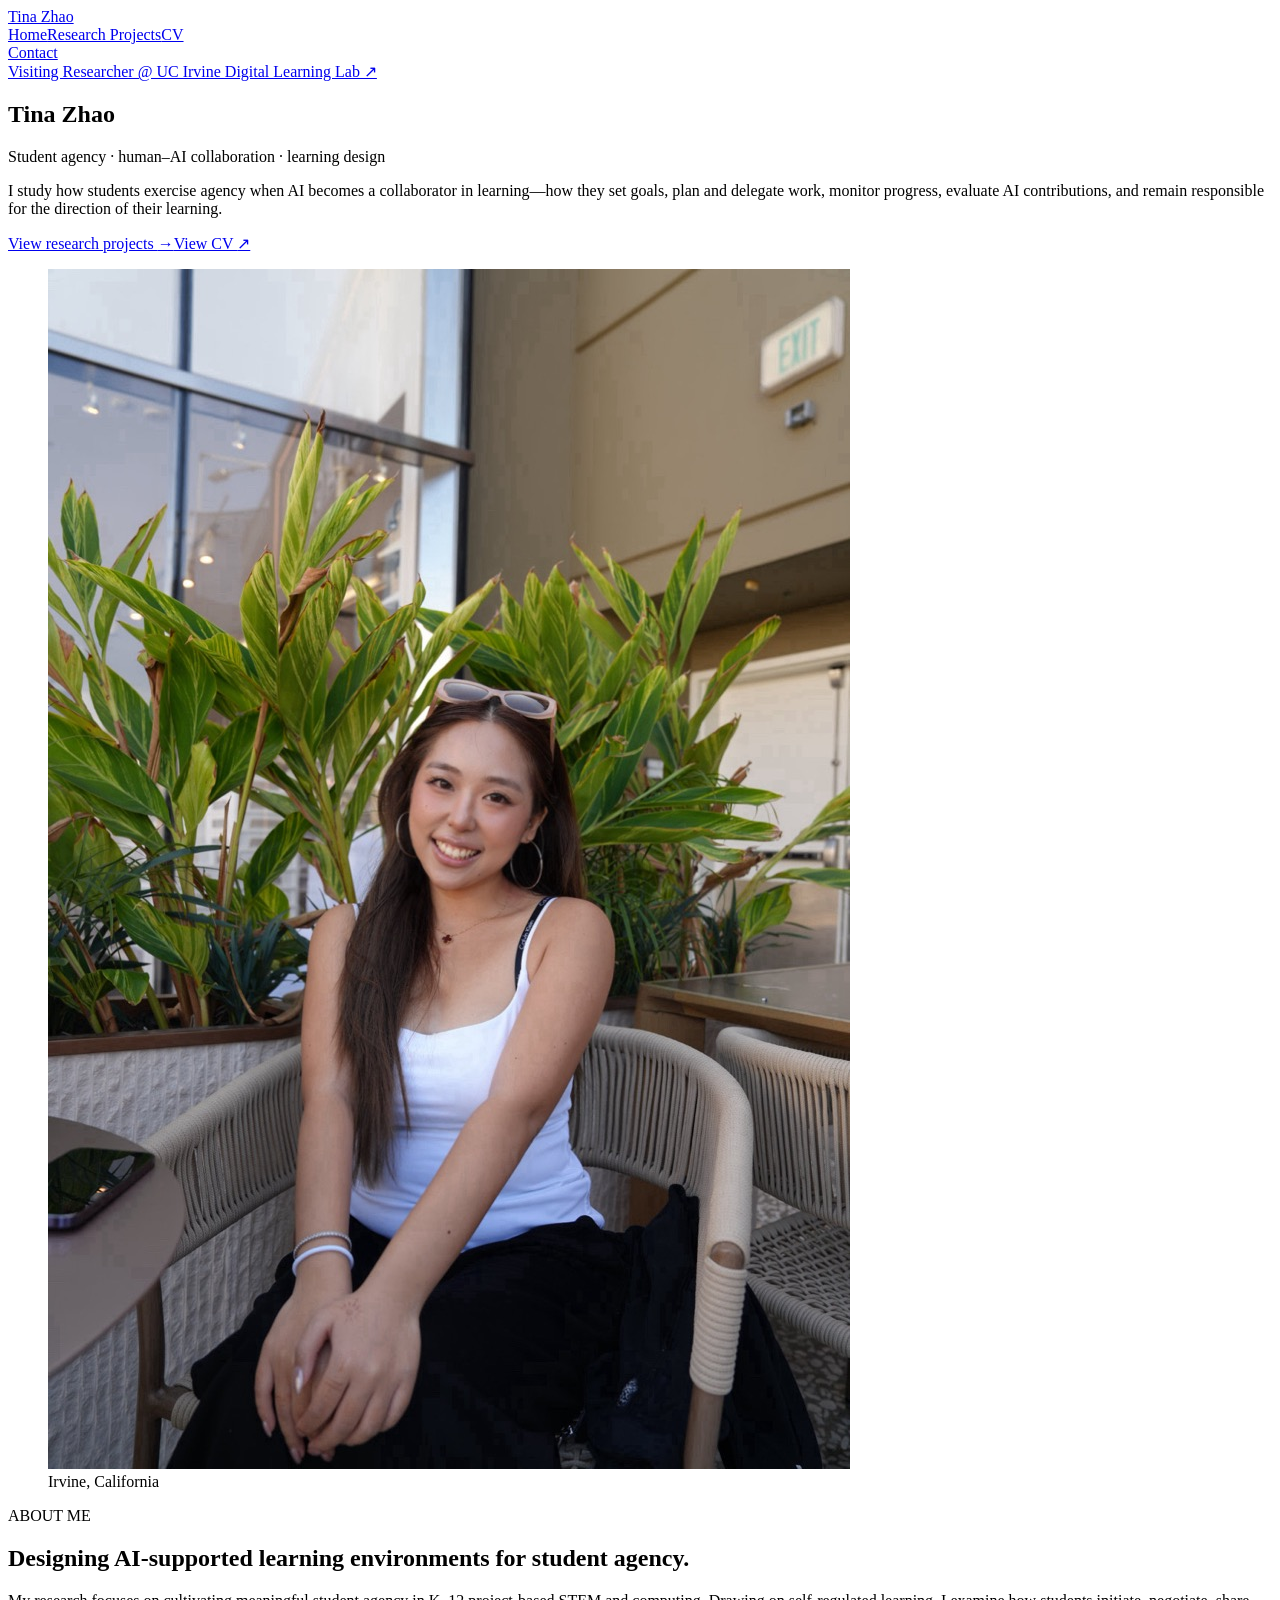
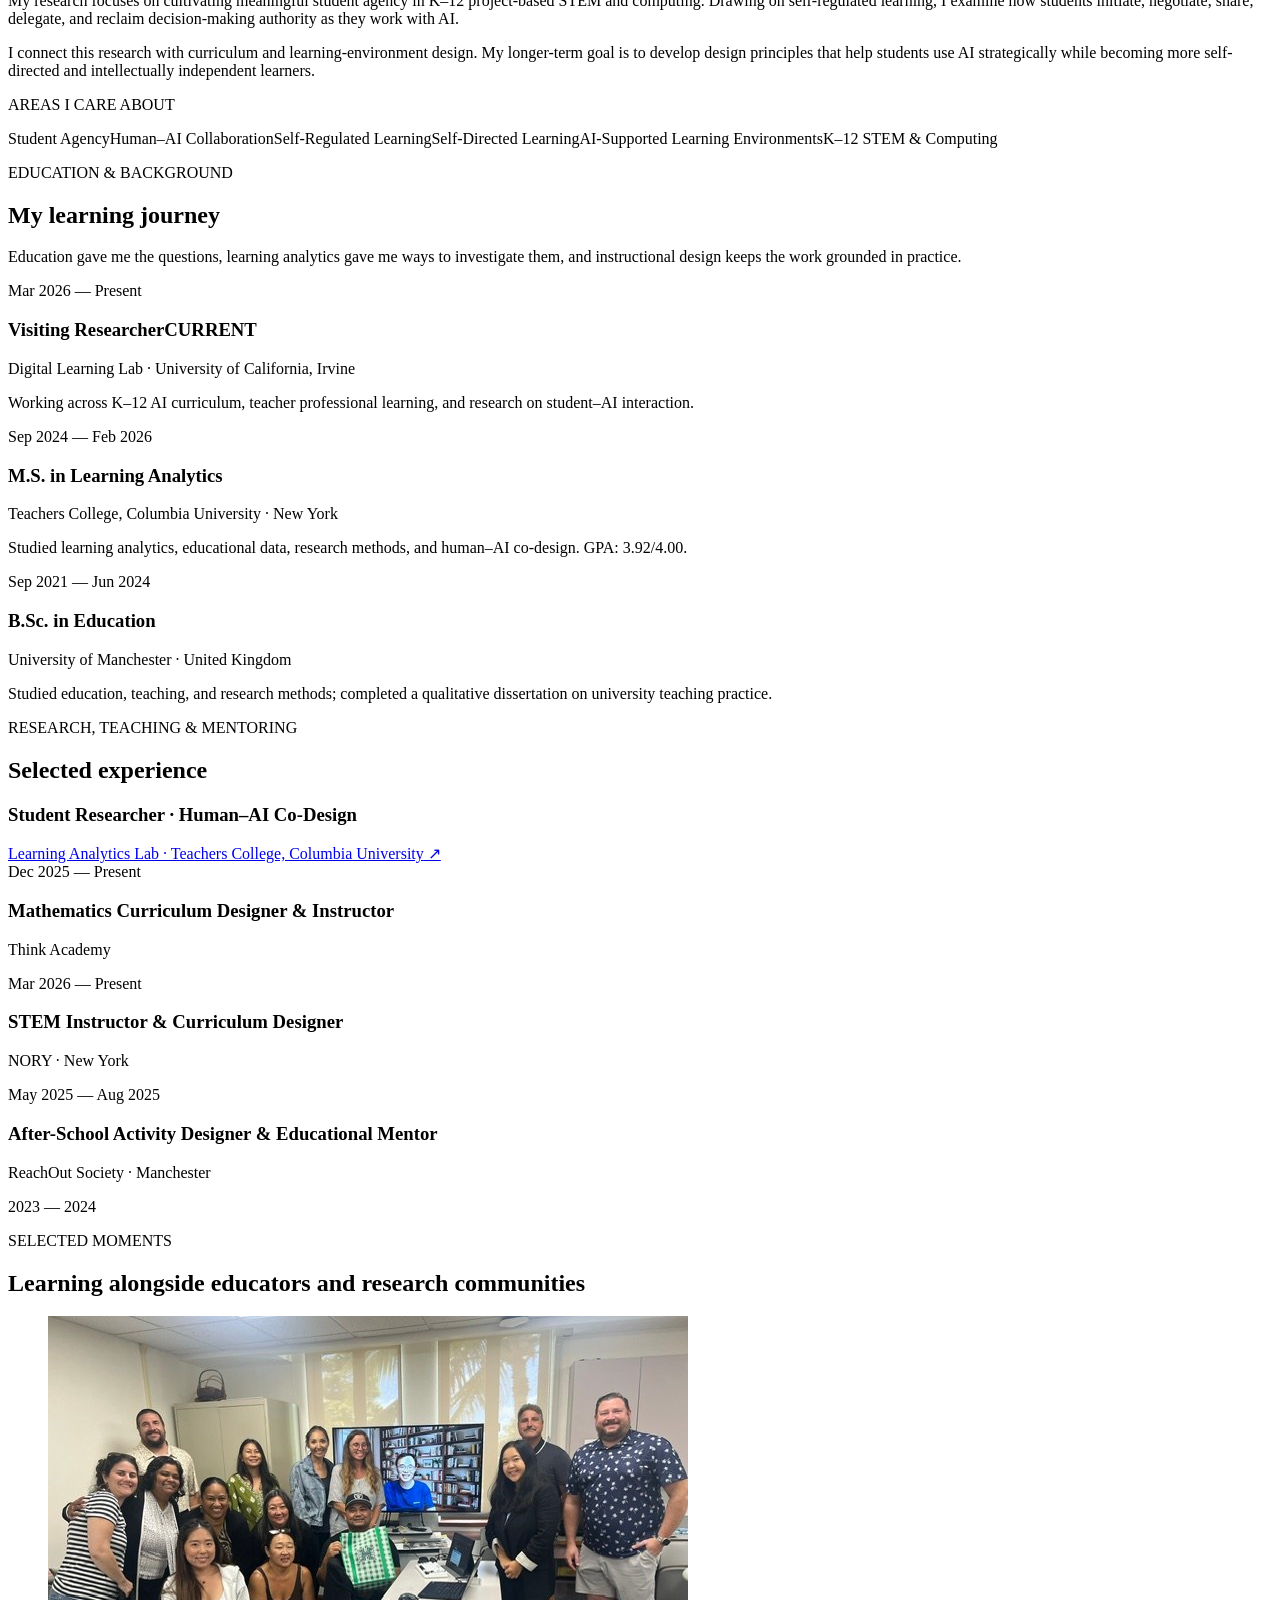
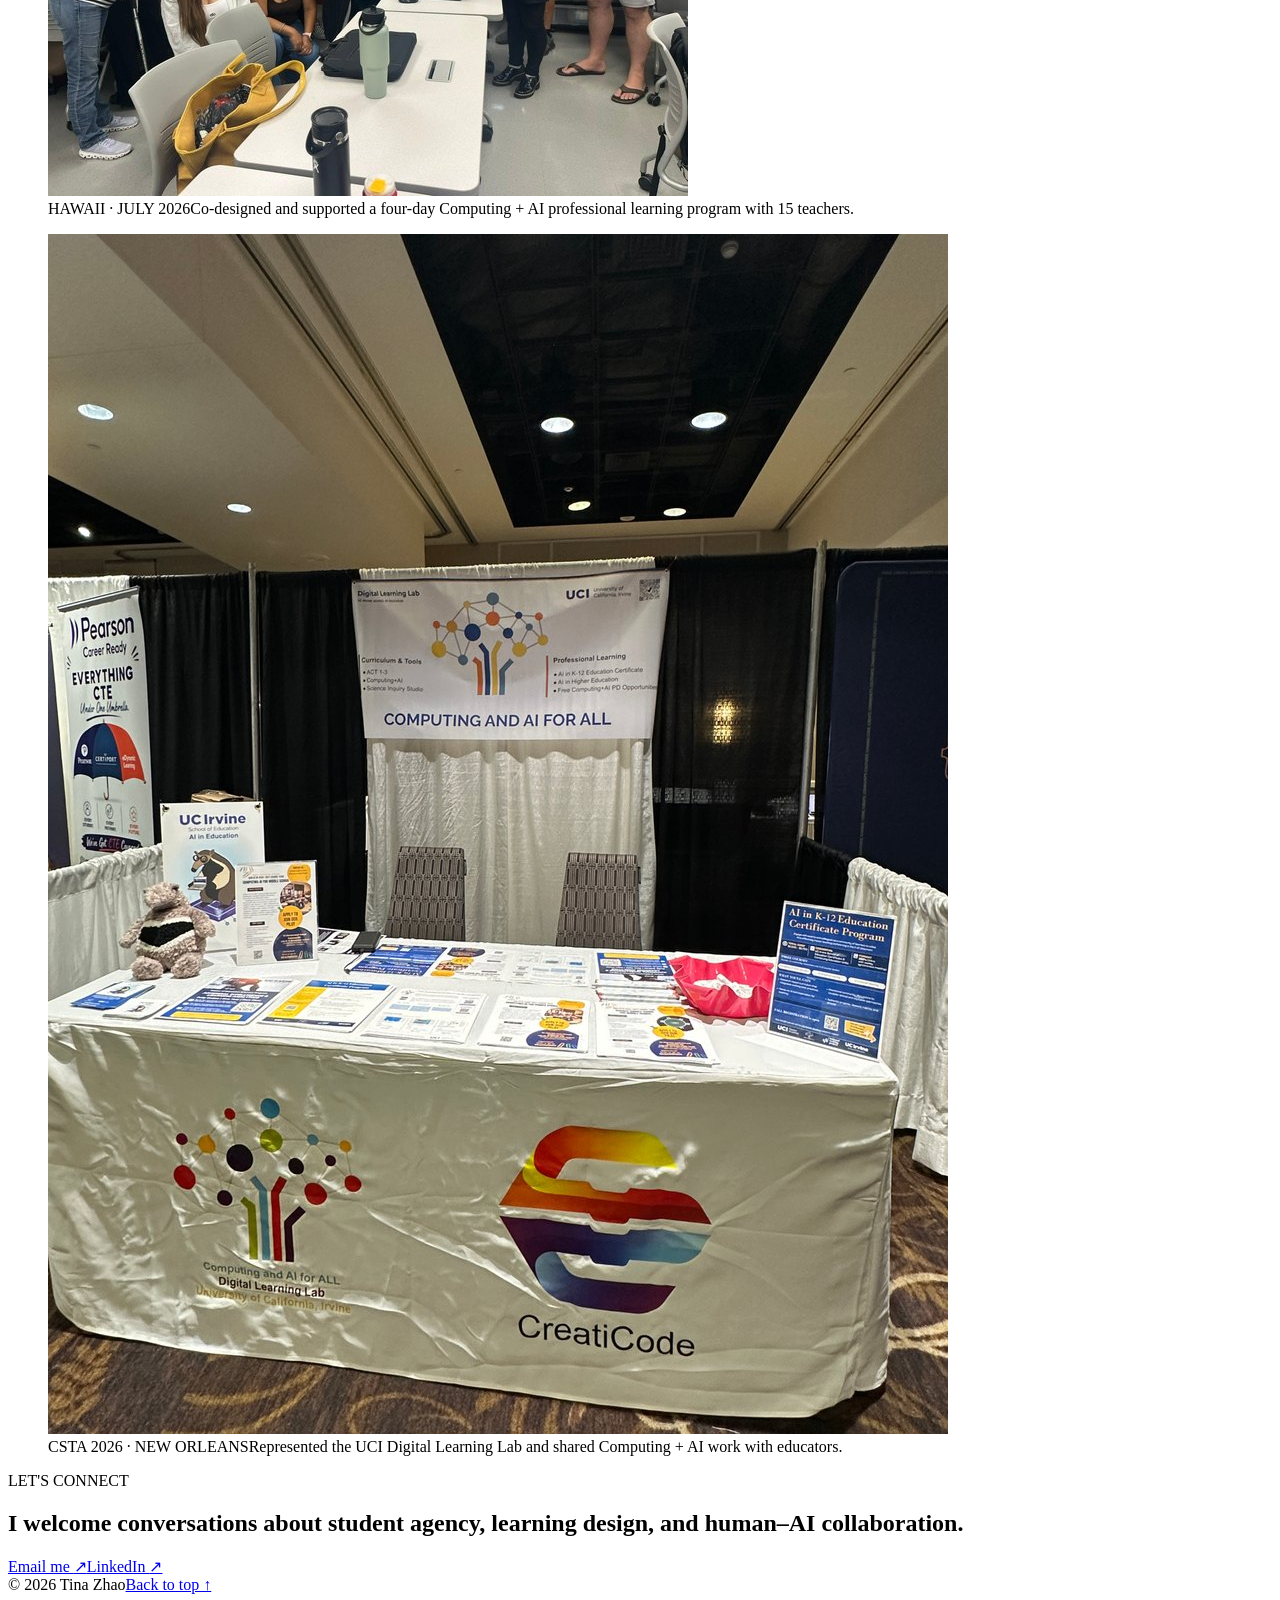
==== index.html @ 8602ae5f "Update footer and LinkedIn contact" ====
<!DOCTYPE html><html lang="en"><head><meta charSet="utf-8"/><meta name="viewport" content="width=device-width, initial-scale=1"/><link rel="preload" href="/tina-zhao.jpg" as="image"/><link rel="preload" href="/photos/hawaii-pd.jpg" as="image"/><link rel="preload" href="/photos/csta-booth.jpg" as="image"/><link rel="stylesheet" href="/assets/index-BHSjkF2x.css" data-rsc-css-href="/assets/index-BHSjkF2x.css" data-precedence="vite-rsc/importer-resources"/><title>Tina Zhao — Learning, Agency &amp; Human–AI Collaboration</title><meta name="description" content="Research on student agency and self-regulated learning in AI-supported K–12 STEM and computing."/><meta property="og:title" content="Tina Zhao — Learning, Agency &amp; Human–AI Collaboration"/><meta property="og:description" content="Research on student agency and self-regulated learning in AI-supported K–12 STEM and computing."/><meta property="og:type" content="website"/><meta property="og:image" content="https://tianqizhaotina.github.io/og-ai-education.png"/><meta property="og:image:width" content="1200"/><meta property="og:image:height" content="630"/><meta property="og:image:alt" content="Tina Zhao — Learning, Agency &amp; Human–AI Collaboration"/><meta name="twitter:card" content="summary_large_image"/><meta name="twitter:title" content="Tina Zhao — Learning, Agency &amp; Human–AI Collaboration"/><meta name="twitter:description" content="Research on student agency and self-regulated learning in AI-supported K–12 STEM and computing."/><meta name="twitter:image" content="https://tianqizhaotina.github.io/og-ai-education.png"/>
</head><body><main id="top"><header class="site-header"><a class="site-name" href="/">Tina Zhao</a><nav aria-label="Main navigation"><a class="active" href="/">Home</a><a class="" href="/research">Research Projects</a><a class="" href="/cv">CV</a></nav><a class="header-contact" href="mailto:tianqz26@uci.edu?subject=For%20Tina%20Zhao">Contact</a></header><section class="hero"><div class="hero-copy"><a class="current-line" href="https://www.digitallearninglab.org/" target="_blank" rel="noreferrer"><span></span> Visiting Researcher @ UC Irvine Digital Learning Lab ↗</a><h1>Tina Zhao</h1><p class="hero-role">Student agency · human–AI collaboration · learning design</p><p class="hero-bio">I study how students exercise agency when AI becomes a collaborator in learning—how they set goals, plan and delegate work, monitor progress, evaluate AI contributions, and remain responsible for the direction of their learning.</p><div class="hero-links"><a class="primary-link" href="/research">View research projects <span>→</span></a><a href="/cv">View CV <span>↗</span></a></div></div><figure class="hero-photo"><img src="/tina-zhao.jpg" alt="Tina Zhao"/><figcaption>Irvine, California</figcaption></figure></section><section class="section about" id="about"><div class="section-label">ABOUT ME</div><div class="about-body"><h2>Designing AI-supported learning environments for student agency.</h2><div class="about-grid"><div class="about-text"><p>My research focuses on cultivating meaningful student agency in K–12 project-based STEM and computing. Drawing on self-regulated learning, I examine how students initiate, negotiate, share, delegate, and reclaim decision-making authority as they work with AI.</p><p>I connect this research with curriculum and learning-environment design. My longer-term goal is to develop design principles that help students use AI strategically while becoming more self-directed and intellectually independent learners.</p></div><aside class="keyword-panel"><p>AREAS I CARE ABOUT</p><div class="keyword-list"><span>Student Agency</span><span>Human–AI Collaboration</span><span>Self-Regulated Learning</span><span>Self-Directed Learning</span><span>AI-Supported Learning Environments</span><span>K–12 STEM &amp; Computing</span></div></aside></div></div></section><section class="section background-section" id="background"><div class="section-heading"><div><p class="section-label">EDUCATION &amp; BACKGROUND</p><h2>My learning journey</h2></div><p>Education gave me the questions, learning analytics gave me ways to investigate them, and instructional design keeps the work grounded in practice.</p></div><div class="timeline"><article><div class="timeline-marker"><span></span></div><p class="timeline-period">Mar 2026 — Present</p><div><h3>Visiting Researcher<span class="current-badge">CURRENT</span></h3><p class="timeline-school">Digital Learning Lab · University of California, Irvine</p><p class="timeline-detail">Working across K–12 AI curriculum, teacher professional learning, and research on student–AI interaction.</p></div></article><article><div class="timeline-marker"><span></span></div><p class="timeline-period">Sep 2024 — Feb 2026</p><div><h3>M.S. in Learning Analytics</h3><p class="timeline-school">Teachers College, Columbia University · New York</p><p class="timeline-detail">Studied learning analytics, educational data, research methods, and human–AI co-design. GPA: 3.92/4.00.</p></div></article><article><div class="timeline-marker"><span></span></div><p class="timeline-period">Sep 2021 — Jun 2024</p><div><h3>B.Sc. in Education</h3><p class="timeline-school">University of Manchester · United Kingdom</p><p class="timeline-detail">Studied education, teaching, and research methods; completed a qualitative dissertation on university teaching practice.</p></div></article></div></section><section class="section experience-section"><div><p class="section-label">RESEARCH, TEACHING &amp; MENTORING</p><h2>Selected experience</h2></div><div class="compact-list"><article><div><h3>Student Researcher · Human–AI Co-Design</h3><a class="experience-link" href="https://www.tc.columbia.edu/centers/learning-analytics-lab/" target="_blank" rel="noreferrer">Learning Analytics Lab · Teachers College, Columbia University<!-- --> ↗</a></div><span>Dec 2025 — Present</span></article><article><div><h3>Mathematics Curriculum Designer &amp; Instructor</h3><p>Think Academy</p></div><span>Mar 2026 — Present</span></article><article><div><h3>STEM Instructor &amp; Curriculum Designer</h3><p>NORY · New York</p></div><span>May 2025 — Aug 2025</span></article><article><div><h3>After-School Activity Designer &amp; Educational Mentor</h3><p>ReachOut Society · Manchester</p></div><span>2023 — 2024</span></article></div></section><section class="moments-section" id="moments"><div class="section moments-heading"><p class="section-label inverse">SELECTED MOMENTS</p><h2>Learning alongside educators and research communities</h2></div><div class="moments-grid"><figure><img src="/photos/hawaii-pd.jpg" alt="Computing and AI for All professional learning group in Hawaii"/><figcaption><span>HAWAII · JULY 2026</span>Co-designed and supported a four-day Computing + AI professional learning program with 15 teachers.</figcaption></figure><figure><img src="/photos/csta-booth.jpg" alt="Computing and AI for All and CreatiCode booth at CSTA 2026"/><figcaption><span>CSTA 2026 · NEW ORLEANS</span>Represented the UCI Digital Learning Lab and shared Computing + AI work with educators.</figcaption></figure></div></section><footer id="contact"><div><p class="section-label inverse">LET&#x27;S CONNECT</p><h2>I welcome conversations about student agency, learning design, and human–AI collaboration.</h2></div><div class="footer-actions"><a href="mailto:tianqz26@uci.edu?subject=For%20Tina%20Zhao">Email me <span>↗</span></a><a href="https://www.linkedin.com/in/tina-zhao-0961a125a/" target="_blank" rel="noreferrer">LinkedIn <span>↗</span></a></div><div class="footer-bottom"><span>© <!-- -->2026<!-- --> Tina Zhao</span><a href="#top">Back to top ↑</a></div></footer></main></body></html>
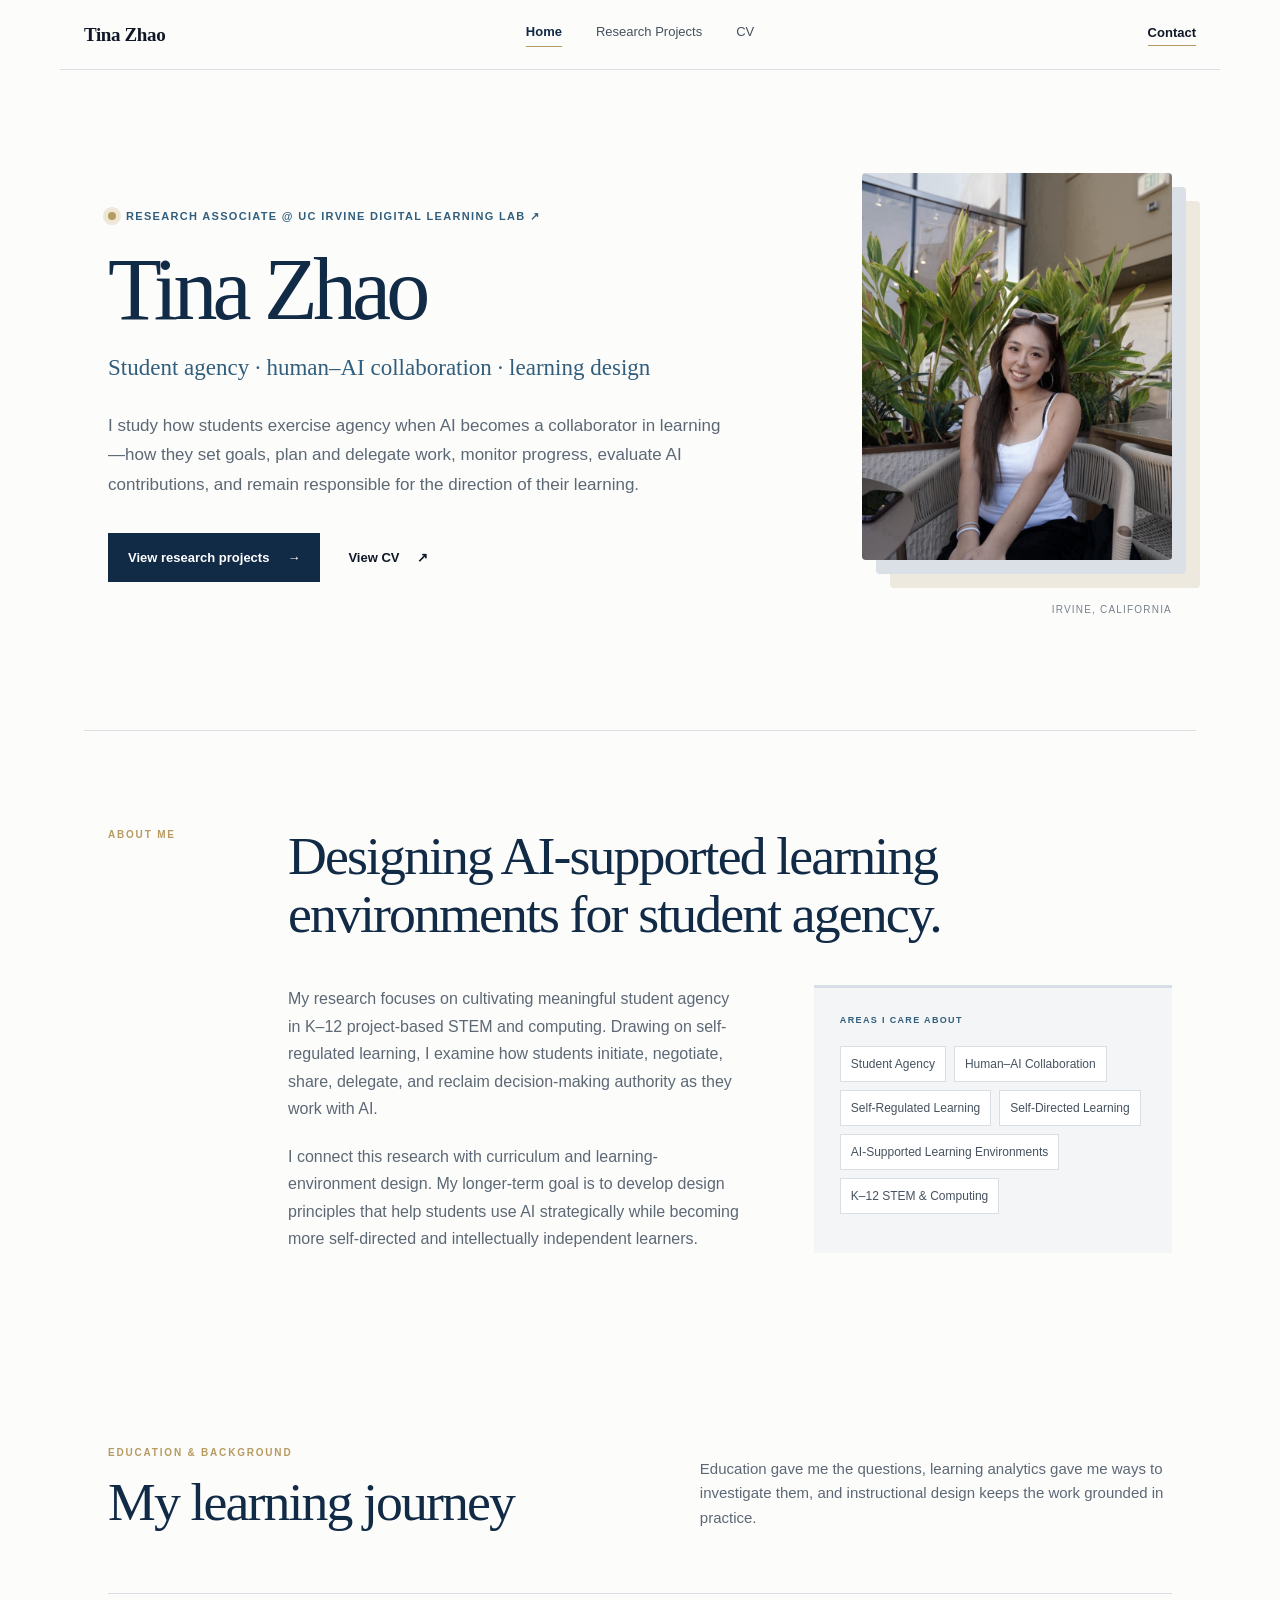
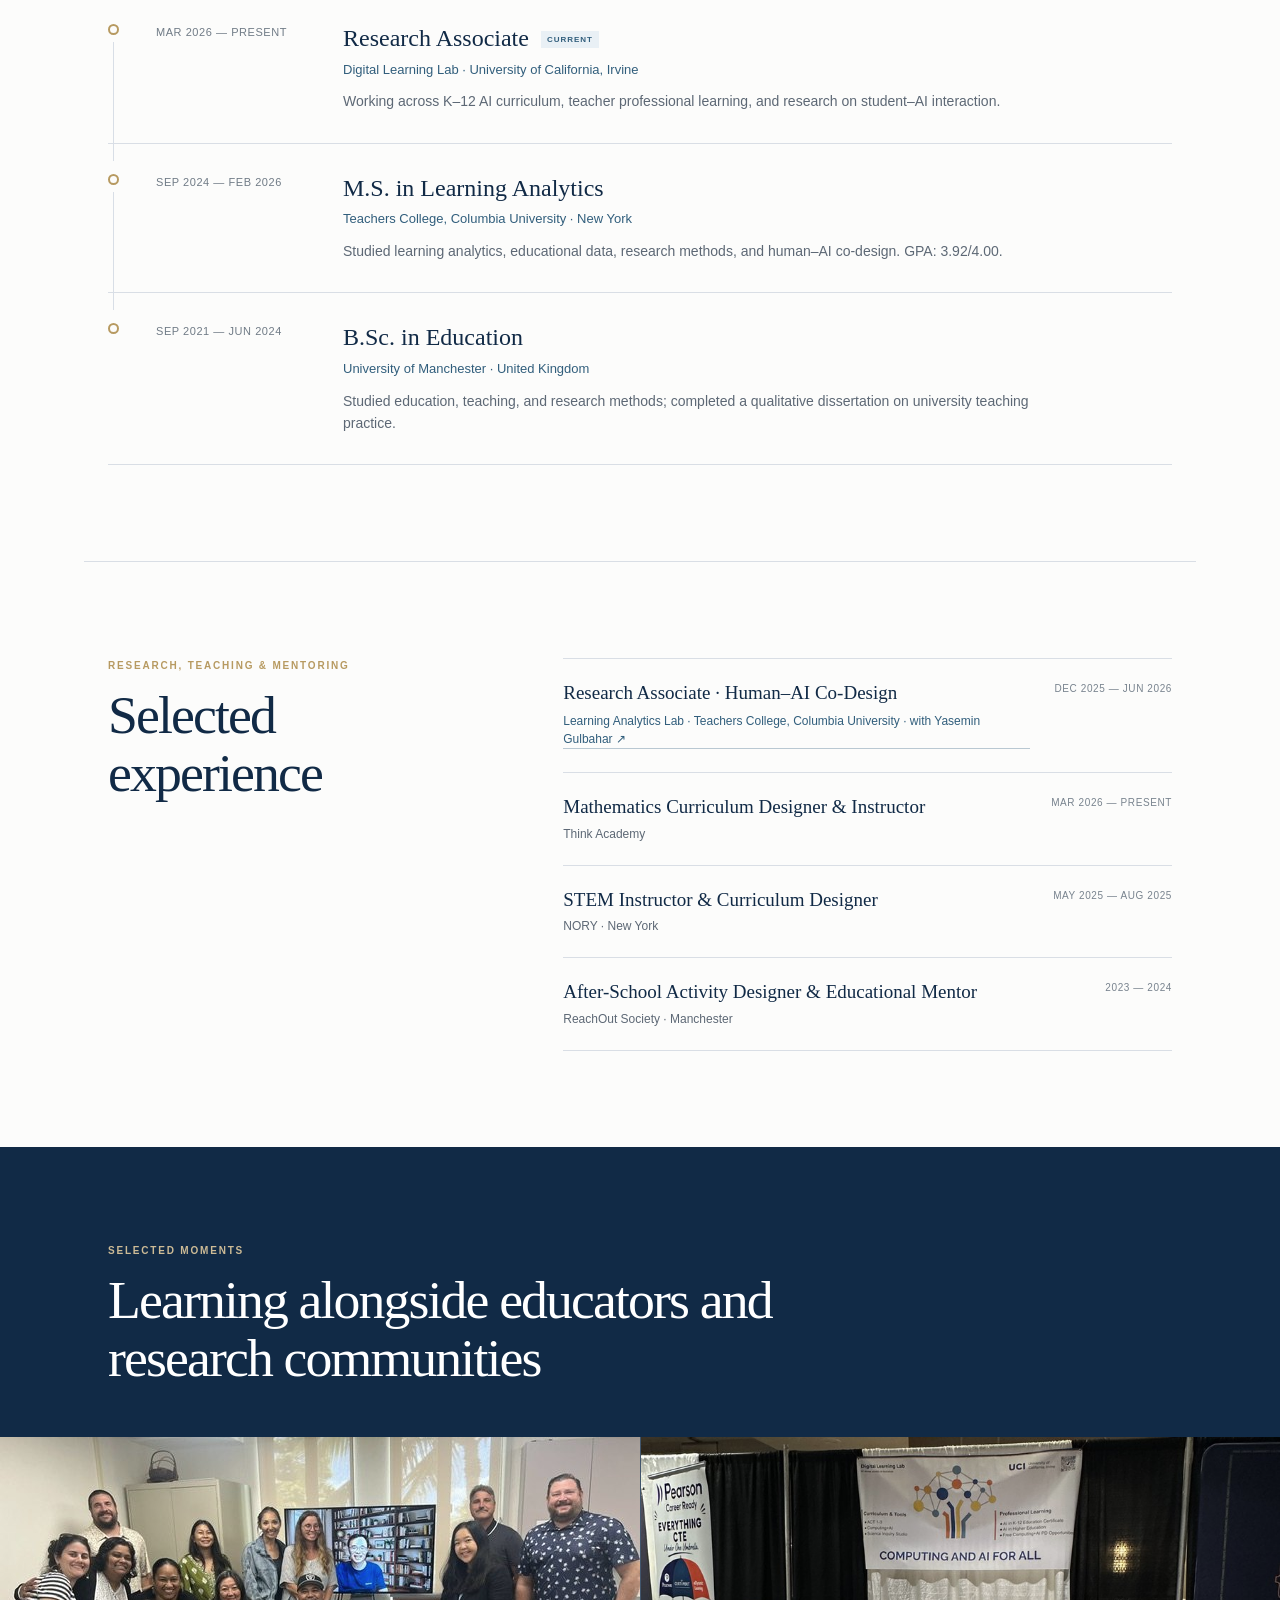
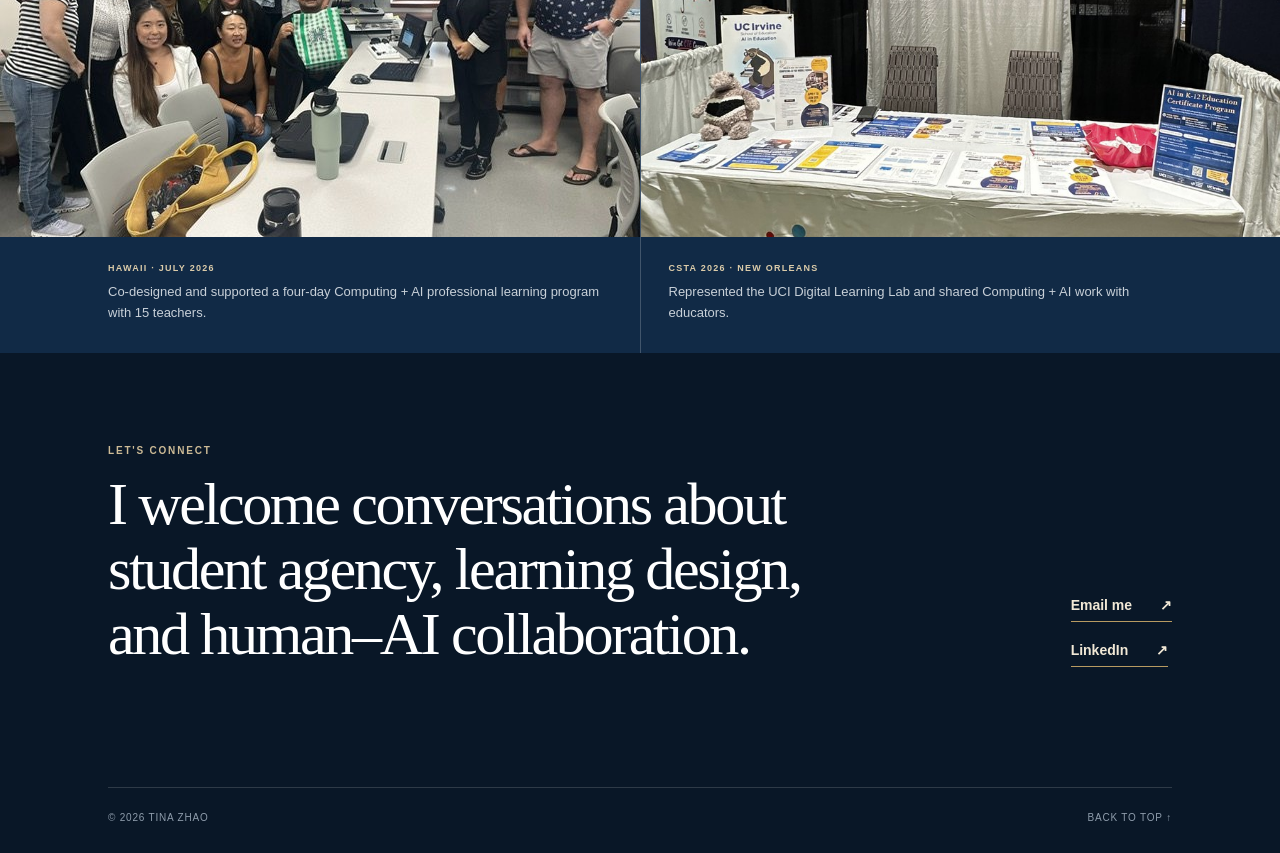
==== commit 8d38ca15: "Update research roles on homepage" ====
--- a/index.html
+++ b/index.html
@@ -1,2 +1,2 @@
 <!DOCTYPE html><html lang="en"><head><meta charSet="utf-8"/><meta name="viewport" content="width=device-width, initial-scale=1"/><link rel="preload" href="/tina-zhao.jpg" as="image"/><link rel="preload" href="/photos/hawaii-pd.jpg" as="image"/><link rel="preload" href="/photos/csta-booth.jpg" as="image"/><link rel="stylesheet" href="/assets/index-BHSjkF2x.css" data-rsc-css-href="/assets/index-BHSjkF2x.css" data-precedence="vite-rsc/importer-resources"/><title>Tina Zhao — Learning, Agency &amp; Human–AI Collaboration</title><meta name="description" content="Research on student agency and self-regulated learning in AI-supported K–12 STEM and computing."/><meta property="og:title" content="Tina Zhao — Learning, Agency &amp; Human–AI Collaboration"/><meta property="og:description" content="Research on student agency and self-regulated learning in AI-supported K–12 STEM and computing."/><meta property="og:type" content="website"/><meta property="og:image" content="https://tianqizhaotina.github.io/og-ai-education.png"/><meta property="og:image:width" content="1200"/><meta property="og:image:height" content="630"/><meta property="og:image:alt" content="Tina Zhao — Learning, Agency &amp; Human–AI Collaboration"/><meta name="twitter:card" content="summary_large_image"/><meta name="twitter:title" content="Tina Zhao — Learning, Agency &amp; Human–AI Collaboration"/><meta name="twitter:description" content="Research on student agency and self-regulated learning in AI-supported K–12 STEM and computing."/><meta name="twitter:image" content="https://tianqizhaotina.github.io/og-ai-education.png"/>
-</head><body><main id="top"><header class="site-header"><a class="site-name" href="/">Tina Zhao</a><nav aria-label="Main navigation"><a class="active" href="/">Home</a><a class="" href="/research">Research Projects</a><a class="" href="/cv">CV</a></nav><a class="header-contact" href="mailto:tianqz26@uci.edu?subject=For%20Tina%20Zhao">Contact</a></header><section class="hero"><div class="hero-copy"><a class="current-line" href="https://www.digitallearninglab.org/" target="_blank" rel="noreferrer"><span></span> Visiting Researcher @ UC Irvine Digital Learning Lab ↗</a><h1>Tina Zhao</h1><p class="hero-role">Student agency · human–AI collaboration · learning design</p><p class="hero-bio">I study how students exercise agency when AI becomes a collaborator in learning—how they set goals, plan and delegate work, monitor progress, evaluate AI contributions, and remain responsible for the direction of their learning.</p><div class="hero-links"><a class="primary-link" href="/research">View research projects <span>→</span></a><a href="/cv">View CV <span>↗</span></a></div></div><figure class="hero-photo"><img src="/tina-zhao.jpg" alt="Tina Zhao"/><figcaption>Irvine, California</figcaption></figure></section><section class="section about" id="about"><div class="section-label">ABOUT ME</div><div class="about-body"><h2>Designing AI-supported learning environments for student agency.</h2><div class="about-grid"><div class="about-text"><p>My research focuses on cultivating meaningful student agency in K–12 project-based STEM and computing. Drawing on self-regulated learning, I examine how students initiate, negotiate, share, delegate, and reclaim decision-making authority as they work with AI.</p><p>I connect this research with curriculum and learning-environment design. My longer-term goal is to develop design principles that help students use AI strategically while becoming more self-directed and intellectually independent learners.</p></div><aside class="keyword-panel"><p>AREAS I CARE ABOUT</p><div class="keyword-list"><span>Student Agency</span><span>Human–AI Collaboration</span><span>Self-Regulated Learning</span><span>Self-Directed Learning</span><span>AI-Supported Learning Environments</span><span>K–12 STEM &amp; Computing</span></div></aside></div></div></section><section class="section background-section" id="background"><div class="section-heading"><div><p class="section-label">EDUCATION &amp; BACKGROUND</p><h2>My learning journey</h2></div><p>Education gave me the questions, learning analytics gave me ways to investigate them, and instructional design keeps the work grounded in practice.</p></div><div class="timeline"><article><div class="timeline-marker"><span></span></div><p class="timeline-period">Mar 2026 — Present</p><div><h3>Visiting Researcher<span class="current-badge">CURRENT</span></h3><p class="timeline-school">Digital Learning Lab · University of California, Irvine</p><p class="timeline-detail">Working across K–12 AI curriculum, teacher professional learning, and research on student–AI interaction.</p></div></article><article><div class="timeline-marker"><span></span></div><p class="timeline-period">Sep 2024 — Feb 2026</p><div><h3>M.S. in Learning Analytics</h3><p class="timeline-school">Teachers College, Columbia University · New York</p><p class="timeline-detail">Studied learning analytics, educational data, research methods, and human–AI co-design. GPA: 3.92/4.00.</p></div></article><article><div class="timeline-marker"><span></span></div><p class="timeline-period">Sep 2021 — Jun 2024</p><div><h3>B.Sc. in Education</h3><p class="timeline-school">University of Manchester · United Kingdom</p><p class="timeline-detail">Studied education, teaching, and research methods; completed a qualitative dissertation on university teaching practice.</p></div></article></div></section><section class="section experience-section"><div><p class="section-label">RESEARCH, TEACHING &amp; MENTORING</p><h2>Selected experience</h2></div><div class="compact-list"><article><div><h3>Student Researcher · Human–AI Co-Design</h3><a class="experience-link" href="https://www.tc.columbia.edu/centers/learning-analytics-lab/" target="_blank" rel="noreferrer">Learning Analytics Lab · Teachers College, Columbia University<!-- --> ↗</a></div><span>Dec 2025 — Present</span></article><article><div><h3>Mathematics Curriculum Designer &amp; Instructor</h3><p>Think Academy</p></div><span>Mar 2026 — Present</span></article><article><div><h3>STEM Instructor &amp; Curriculum Designer</h3><p>NORY · New York</p></div><span>May 2025 — Aug 2025</span></article><article><div><h3>After-School Activity Designer &amp; Educational Mentor</h3><p>ReachOut Society · Manchester</p></div><span>2023 — 2024</span></article></div></section><section class="moments-section" id="moments"><div class="section moments-heading"><p class="section-label inverse">SELECTED MOMENTS</p><h2>Learning alongside educators and research communities</h2></div><div class="moments-grid"><figure><img src="/photos/hawaii-pd.jpg" alt="Computing and AI for All professional learning group in Hawaii"/><figcaption><span>HAWAII · JULY 2026</span>Co-designed and supported a four-day Computing + AI professional learning program with 15 teachers.</figcaption></figure><figure><img src="/photos/csta-booth.jpg" alt="Computing and AI for All and CreatiCode booth at CSTA 2026"/><figcaption><span>CSTA 2026 · NEW ORLEANS</span>Represented the UCI Digital Learning Lab and shared Computing + AI work with educators.</figcaption></figure></div></section><footer id="contact"><div><p class="section-label inverse">LET&#x27;S CONNECT</p><h2>I welcome conversations about student agency, learning design, and human–AI collaboration.</h2></div><div class="footer-actions"><a href="mailto:tianqz26@uci.edu?subject=For%20Tina%20Zhao">Email me <span>↗</span></a><a href="https://www.linkedin.com/in/tina-zhao-0961a125a/" target="_blank" rel="noreferrer">LinkedIn <span>↗</span></a></div><div class="footer-bottom"><span>© <!-- -->2026<!-- --> Tina Zhao</span><a href="#top">Back to top ↑</a></div></footer></main></body></html>+</head><body><main id="top"><header class="site-header"><a class="site-name" href="/">Tina Zhao</a><nav aria-label="Main navigation"><a class="active" href="/">Home</a><a class="" href="/research">Research Projects</a><a class="" href="/cv">CV</a></nav><a class="header-contact" href="mailto:tianqz26@uci.edu?subject=For%20Tina%20Zhao">Contact</a></header><section class="hero"><div class="hero-copy"><a class="current-line" href="https://www.digitallearninglab.org/" target="_blank" rel="noreferrer"><span></span> Research Associate @ UC Irvine Digital Learning Lab ↗</a><h1>Tina Zhao</h1><p class="hero-role">Student agency · human–AI collaboration · learning design</p><p class="hero-bio">I study how students exercise agency when AI becomes a collaborator in learning—how they set goals, plan and delegate work, monitor progress, evaluate AI contributions, and remain responsible for the direction of their learning.</p><div class="hero-links"><a class="primary-link" href="/research">View research projects <span>→</span></a><a href="/cv">View CV <span>↗</span></a></div></div><figure class="hero-photo"><img src="/tina-zhao.jpg" alt="Tina Zhao"/><figcaption>Irvine, California</figcaption></figure></section><section class="section about" id="about"><div class="section-label">ABOUT ME</div><div class="about-body"><h2>Designing AI-supported learning environments for student agency.</h2><div class="about-grid"><div class="about-text"><p>My research focuses on cultivating meaningful student agency in K–12 project-based STEM and computing. Drawing on self-regulated learning, I examine how students initiate, negotiate, share, delegate, and reclaim decision-making authority as they work with AI.</p><p>I connect this research with curriculum and learning-environment design. My longer-term goal is to develop design principles that help students use AI strategically while becoming more self-directed and intellectually independent learners.</p></div><aside class="keyword-panel"><p>AREAS I CARE ABOUT</p><div class="keyword-list"><span>Student Agency</span><span>Human–AI Collaboration</span><span>Self-Regulated Learning</span><span>Self-Directed Learning</span><span>AI-Supported Learning Environments</span><span>K–12 STEM &amp; Computing</span></div></aside></div></div></section><section class="section background-section" id="background"><div class="section-heading"><div><p class="section-label">EDUCATION &amp; BACKGROUND</p><h2>My learning journey</h2></div><p>Education gave me the questions, learning analytics gave me ways to investigate them, and instructional design keeps the work grounded in practice.</p></div><div class="timeline"><article><div class="timeline-marker"><span></span></div><p class="timeline-period">Mar 2026 — Present</p><div><h3>Research Associate<span class="current-badge">CURRENT</span></h3><p class="timeline-school">Digital Learning Lab · University of California, Irvine</p><p class="timeline-detail">Working across K–12 AI curriculum, teacher professional learning, and research on student–AI interaction.</p></div></article><article><div class="timeline-marker"><span></span></div><p class="timeline-period">Sep 2024 — Feb 2026</p><div><h3>M.S. in Learning Analytics</h3><p class="timeline-school">Teachers College, Columbia University · New York</p><p class="timeline-detail">Studied learning analytics, educational data, research methods, and human–AI co-design. GPA: 3.92/4.00.</p></div></article><article><div class="timeline-marker"><span></span></div><p class="timeline-period">Sep 2021 — Jun 2024</p><div><h3>B.Sc. in Education</h3><p class="timeline-school">University of Manchester · United Kingdom</p><p class="timeline-detail">Studied education, teaching, and research methods; completed a qualitative dissertation on university teaching practice.</p></div></article></div></section><section class="section experience-section"><div><p class="section-label">RESEARCH, TEACHING &amp; MENTORING</p><h2>Selected experience</h2></div><div class="compact-list"><article><div><h3>Research Associate · Human–AI Co-Design</h3><a class="experience-link" href="https://www.tc.columbia.edu/centers/learning-analytics-lab/" target="_blank" rel="noreferrer">Learning Analytics Lab · Teachers College, Columbia University · with Yasemin Gulbahar<!-- --> ↗</a></div><span>Dec 2025 — Jun 2026</span></article><article><div><h3>Mathematics Curriculum Designer &amp; Instructor</h3><p>Think Academy</p></div><span>Mar 2026 — Present</span></article><article><div><h3>STEM Instructor &amp; Curriculum Designer</h3><p>NORY · New York</p></div><span>May 2025 — Aug 2025</span></article><article><div><h3>After-School Activity Designer &amp; Educational Mentor</h3><p>ReachOut Society · Manchester</p></div><span>2023 — 2024</span></article></div></section><section class="moments-section" id="moments"><div class="section moments-heading"><p class="section-label inverse">SELECTED MOMENTS</p><h2>Learning alongside educators and research communities</h2></div><div class="moments-grid"><figure><img src="/photos/hawaii-pd.jpg" alt="Computing and AI for All professional learning group in Hawaii"/><figcaption><span>HAWAII · JULY 2026</span>Co-designed and supported a four-day Computing + AI professional learning program with 15 teachers.</figcaption></figure><figure><img src="/photos/csta-booth.jpg" alt="Computing and AI for All and CreatiCode booth at CSTA 2026"/><figcaption><span>CSTA 2026 · NEW ORLEANS</span>Represented the UCI Digital Learning Lab and shared Computing + AI work with educators.</figcaption></figure></div></section><footer id="contact"><div><p class="section-label inverse">LET&#x27;S CONNECT</p><h2>I welcome conversations about student agency, learning design, and human–AI collaboration.</h2></div><div class="footer-actions"><a href="mailto:tianqz26@uci.edu?subject=For%20Tina%20Zhao" aria-label="Email Tina Zhao">Email me <span>↗</span></a><a href="https://www.linkedin.com/in/tina-zhao-0961a125a/" target="_blank" rel="noreferrer" aria-label="Tina Zhao on LinkedIn">LinkedIn <span>↗</span></a></div><div class="footer-bottom"><span>© <!-- -->2026<!-- --> Tina Zhao</span><a href="#top">Back to top ↑</a></div></footer></main></body></html>
--- a/assets/index-BHSjkF2x.css
+++ b/assets/index-BHSjkF2x.css
@@ -0,0 +1,2 @@
+/*! tailwindcss v4.2.1 | MIT License | https://tailwindcss.com */
+@layer theme{:root,:host{--font-sans:ui-sans-serif, system-ui, sans-serif, "Apple Color Emoji", "Segoe UI Emoji", "Segoe UI Symbol", "Noto Color Emoji";--font-mono:ui-monospace, SFMono-Regular, Menlo, Monaco, Consolas, "Liberation Mono", "Courier New", monospace;--spacing:.25rem;--default-font-family:var(--font-sans);--default-mono-font-family:var(--font-mono)}}@layer base{*,:after,:before,::backdrop{box-sizing:border-box;border:0 solid;margin:0;padding:0}::file-selector-button{box-sizing:border-box;border:0 solid;margin:0;padding:0}html,:host{-webkit-text-size-adjust:100%;tab-size:4;line-height:1.5;font-family:var(--default-font-family,ui-sans-serif, system-ui, sans-serif, "Apple Color Emoji", "Segoe UI Emoji", "Segoe UI Symbol", "Noto Color Emoji");font-feature-settings:var(--default-font-feature-settings,normal);font-variation-settings:var(--default-font-variation-settings,normal);-webkit-tap-highlight-color:transparent}hr{height:0;color:inherit;border-top-width:1px}abbr:where([title]){-webkit-text-decoration:underline dotted;text-decoration:underline dotted}h1,h2,h3,h4,h5,h6{font-size:inherit;font-weight:inherit}a{color:inherit;-webkit-text-decoration:inherit;-webkit-text-decoration:inherit;-webkit-text-decoration:inherit;-webkit-text-decoration:inherit;text-decoration:inherit}b,strong{font-weight:bolder}code,kbd,samp,pre{font-family:var(--default-mono-font-family,ui-monospace, SFMono-Regular, Menlo, Monaco, Consolas, "Liberation Mono", "Courier New", monospace);font-feature-settings:var(--default-mono-font-feature-settings,normal);font-variation-settings:var(--default-mono-font-variation-settings,normal);font-size:1em}small{font-size:80%}sub,sup{vertical-align:baseline;font-size:75%;line-height:0;position:relative}sub{bottom:-.25em}sup{top:-.5em}table{text-indent:0;border-color:inherit;border-collapse:collapse}:-moz-focusring{outline:auto}progress{vertical-align:baseline}summary{display:list-item}ol,ul,menu{list-style:none}img,svg,video,canvas,audio,iframe,embed,object{vertical-align:middle;display:block}img,video{max-width:100%;height:auto}button,input,select,optgroup,textarea{font:inherit;font-feature-settings:inherit;font-variation-settings:inherit;letter-spacing:inherit;color:inherit;opacity:1;background-color:#0000;border-radius:0}::file-selector-button{font:inherit;font-feature-settings:inherit;font-variation-settings:inherit;letter-spacing:inherit;color:inherit;opacity:1;background-color:#0000;border-radius:0}:where(select:is([multiple],[size])) optgroup{font-weight:bolder}:where(select:is([multiple],[size])) optgroup option{padding-inline-start:20px}::file-selector-button{margin-inline-end:4px}::placeholder{opacity:1}@supports (not ((-webkit-appearance:-apple-pay-button))) or (contain-intrinsic-size:1px){::placeholder{color:currentColor}@supports (color:color-mix(in lab, red, red)){::placeholder{color:color-mix(in oklab, currentcolor 50%, transparent)}}}textarea{resize:vertical}::-webkit-search-decoration{-webkit-appearance:none}::-webkit-date-and-time-value{min-height:1lh;text-align:inherit}::-webkit-datetime-edit{display:inline-flex}::-webkit-datetime-edit-fields-wrapper{padding:0}::-webkit-datetime-edit{padding-block:0}::-webkit-datetime-edit-year-field{padding-block:0}::-webkit-datetime-edit-month-field{padding-block:0}::-webkit-datetime-edit-day-field{padding-block:0}::-webkit-datetime-edit-hour-field{padding-block:0}::-webkit-datetime-edit-minute-field{padding-block:0}::-webkit-datetime-edit-second-field{padding-block:0}::-webkit-datetime-edit-millisecond-field{padding-block:0}::-webkit-datetime-edit-meridiem-field{padding-block:0}::-webkit-calendar-picker-indicator{line-height:1}:-moz-ui-invalid{box-shadow:none}button,input:where([type=button],[type=reset],[type=submit]){appearance:button}::file-selector-button{appearance:button}::-webkit-inner-spin-button{height:auto}::-webkit-outer-spin-button{height:auto}[hidden]:where(:not([hidden=until-found])){display:none!important}}@layer components;@layer utilities{.relative{position:relative}.start{inset-inline-start:var(--spacing)}.table{display:table}}:root{--ink:#101827;--navy:#112a46;--water:#315e7c;--water-pale:#e9f0f5;--silver:#d8dee6;--silver-soft:#f3f5f7;--white:#fcfcfb;--gold:#b79a61;--gold-pale:#eee7d8;--muted:#5d6875;--line:#d9dee5}*{box-sizing:border-box}html{scroll-behavior:smooth}body{background:var(--white);color:var(--ink);-webkit-font-smoothing:antialiased;margin:0;font-family:Arial,Helvetica,sans-serif}a{color:inherit;text-decoration:none}img{width:100%;display:block}h1,h2,h3,p,figure{margin:0}.site-header{border-bottom:1px solid var(--line);z-index:20;-webkit-backdrop-filter:blur(12px);backdrop-filter:blur(12px);background:#fcfcfbf0;grid-template-columns:1fr auto 1fr;align-items:center;max-width:1160px;height:70px;margin:0 auto;padding:0 24px;display:grid;position:sticky;top:0}.site-name{letter-spacing:-.02em;font:600 19px/1 Georgia,serif}nav{color:#46515d;gap:34px;font-size:13px;display:flex}nav a:hover{color:var(--water)}nav a.active{color:var(--navy);font-weight:700}nav a.active:after{content:"";background:var(--gold);height:1px;margin-top:5px;display:block}.header-contact{border-bottom:1px solid var(--gold);justify-self:end;padding-bottom:3px;font-size:13px;font-weight:700}.hero{grid-template-columns:1.3fr .7fr;align-items:center;gap:clamp(60px,9vw,130px);max-width:1112px;min-height:660px;margin:0 auto;padding:86px 24px 96px;display:grid}.current-line{color:var(--water);letter-spacing:.12em;text-transform:uppercase;align-items:center;gap:10px;font-size:11px;font-weight:700;display:flex}.current-line span{background:var(--gold);width:8px;height:8px;box-shadow:0 0 0 5px var(--gold-pale);border-radius:50%}.current-line:hover{color:var(--navy)}h1{letter-spacing:-.055em;color:var(--navy);margin-top:22px;font:500 clamp(58px,7vw,88px)/1 Georgia,Times New Roman,serif}.hero-role{color:var(--water);margin-top:18px;font:400 clamp(18px,1.8vw,23px)/1.4 Georgia,serif}.hero-bio{max-width:650px;color:var(--muted);margin-top:27px;font-size:17px;line-height:1.72}.hero-links{align-items:center;gap:28px;margin-top:34px;font-size:13px;font-weight:700;display:flex}.hero-links a{align-items:center;gap:18px;display:inline-flex}.hero-links .primary-link{background:var(--navy);color:#fff;padding:15px 20px}.hero-photo{justify-self:end;width:min(100%,310px)}.hero-photo img{aspect-ratio:4/5;object-fit:cover;object-position:center 30%;filter:saturate(.72)contrast(1.02);box-shadow:14px 14px 0 var(--silver), 28px 28px 0 var(--gold-pale);border-radius:4px}.hero-photo figcaption{color:#78828d;letter-spacing:.12em;text-align:right;text-transform:uppercase;margin-top:42px;font-size:10px}.section{max-width:1112px;margin:0 auto;padding:96px 24px}.section-label{color:var(--gold);letter-spacing:.18em;text-transform:uppercase;font-size:10px;font-weight:800}.section-label.inverse{color:#cdbb96}.about{border-top:1px solid var(--line);grid-template-columns:140px 1fr;gap:40px;display:grid}.about-body>h2,.section-heading h2,.experience-section>div>h2,.moments-heading h2{letter-spacing:-.035em;color:var(--navy);font:400 clamp(36px,4.2vw,56px)/1.08 Georgia,serif}.about-grid{grid-template-columns:1.12fr .88fr;gap:70px;margin-top:42px;display:grid}.about-text{color:var(--muted);font-size:16px;line-height:1.72}.about-text p+p{margin-top:20px}.keyword-panel{background:var(--silver-soft);border-top:3px solid var(--silver);padding:26px}.keyword-panel>p{color:var(--water);letter-spacing:.15em;font-size:9px;font-weight:800}.keyword-list{flex-wrap:wrap;gap:8px;margin-top:18px;display:flex}.keyword-list span{border:1px solid var(--line);color:#46525f;background:#fff;padding:8px 10px;font-size:12px}.projects-section{background:var(--silver-soft);max-width:none;padding-left:max(24px,50vw - 532px);padding-right:max(24px,50vw - 532px)}.section-heading{grid-template-columns:1.05fr .95fr;align-items:end;gap:70px;display:grid}.section-heading h2{margin-top:13px}.section-heading>p{max-width:500px;color:var(--muted);font-size:15px;line-height:1.65}.project-list{border-top:1px solid #cfd5dc;margin-top:56px}.project{border-bottom:1px solid #cfd5dc;grid-template-columns:48px 1fr auto;align-items:start;gap:30px;padding:34px 0;display:grid}.project-number{color:var(--gold);font:400 18px/1 Georgia,serif}.project-status{color:var(--water);letter-spacing:.14em;font-size:9px;font-weight:800}.project h3{color:var(--navy);margin-top:9px;font:400 clamp(27px,2.8vw,38px)/1.1 Georgia,serif}.project-description{max-width:710px;color:var(--muted);margin-top:14px;font-size:15px;line-height:1.65}.project-meta{color:#78838e;letter-spacing:.04em;margin-top:14px;font-size:11px}.project-link{white-space:nowrap;color:var(--water);border-bottom:1px solid var(--water);margin-top:28px;padding-bottom:4px;font-size:12px;font-weight:700}.project-link.muted{color:#8a939c;border-color:#aeb5bc}.small-links{gap:20px;margin-top:18px;display:flex}.small-links a{color:var(--water);font-size:12px;font-weight:700}.background-section{scroll-margin-top:70px}.timeline{border-top:1px solid var(--line);margin-top:62px}.timeline article{border-bottom:1px solid var(--line);grid-template-columns:26px 165px 1fr;gap:22px;padding:30px 0;display:grid}.timeline-marker{position:relative}.timeline-marker:after{content:"";background:var(--silver);width:1px;position:absolute;top:18px;bottom:-48px;left:5px}.timeline article:last-child .timeline-marker:after{display:none}.timeline-marker span{border:2px solid var(--gold);background:var(--white);border-radius:50%;width:11px;height:11px;display:block}.timeline-period{color:#707b86;letter-spacing:.05em;text-transform:uppercase;font-size:11px}.timeline h3{color:var(--navy);font:400 24px/1.2 Georgia,serif}.current-badge{color:var(--water);background:var(--water-pale);letter-spacing:.12em;vertical-align:middle;margin-left:12px;padding:4px 6px;font:700 8px/1 Arial,sans-serif}.timeline-school{color:var(--water);margin-top:7px;font-size:13px}.timeline-detail{max-width:720px;color:var(--muted);margin-top:11px;font-size:14px;line-height:1.6}.experience-section{border-top:1px solid var(--line);grid-template-columns:.75fr 1.25fr;gap:90px;display:grid}.experience-section>div>h2{margin-top:13px}.compact-list{border-top:1px solid var(--line)}.compact-list article{border-bottom:1px solid var(--line);grid-template-columns:1fr auto;gap:24px;padding:22px 0;display:grid}.compact-list h3{color:var(--navy);font:400 19px/1.3 Georgia,serif}.compact-list p{color:var(--muted);margin-top:5px;font-size:12px;line-height:1.5}.experience-link{color:var(--water);border-bottom:1px solid #b9c8d2;margin-top:6px;font-size:12px;line-height:1.5;display:inline-block}.compact-list article>span{color:#78838e;letter-spacing:.06em;text-transform:uppercase;font-size:10px}.page-hero{border-bottom:1px solid var(--line);max-width:1112px;margin:0 auto;padding:108px 24px 88px}.page-hero h1{margin-top:18px}.page-hero>p:last-child{max-width:720px;color:var(--muted);margin-top:26px;font-size:17px;line-height:1.7}.compact-heading{grid-template-columns:1fr}.research-projects-section{padding-top:82px}.research-project-list{border-top:1px solid var(--line);margin-top:52px}.lab-affiliation{color:var(--navy);border-bottom:1px solid var(--line);align-items:center;gap:20px;padding:18px 0;font:400 18px/1.3 Georgia,serif;display:flex}.lab-affiliation span{color:var(--gold);letter-spacing:.14em;font:800 9px/1.2 Arial,sans-serif}.lab-affiliation.columbia{border-top:1px solid var(--line);margin-top:28px}.lab-affiliation:hover{color:var(--water)}.research-project{border-bottom:1px solid var(--line);grid-template-columns:48px 1fr auto;align-items:start;gap:30px;padding:38px 0;display:grid}.research-number{color:var(--gold);font:400 18px/1 Georgia,serif}.research-copy h3{color:var(--navy);letter-spacing:-.025em;margin-top:9px;font:400 clamp(28px,3vw,40px)/1.08 Georgia,serif}.project-affiliation{color:var(--water);margin-top:9px;font-size:13px;font-weight:700}.research-description{max-width:760px;color:var(--muted);margin-top:16px;font-size:15px;line-height:1.68}.project-contribution{color:#77828d;letter-spacing:.04em;margin-top:14px;font-size:11px;line-height:1.5}.past-section{background:var(--silver-soft)}.past-inner{max-width:1112px}.past-grid{grid-template-columns:1fr 1fr;gap:24px;margin-top:48px;display:grid}.past-grid article{background:var(--white);border-top:3px solid var(--silver);padding:30px}.past-period{color:var(--gold);letter-spacing:.13em;text-transform:uppercase;font-size:9px;font-weight:800}.past-grid h3{color:var(--navy);margin-top:17px;font:400 27px/1.18 Georgia,serif}.past-place{color:var(--water);margin-top:10px;font-size:12px;font-weight:700}.past-description{color:var(--muted);margin-top:18px;font-size:14px;line-height:1.65}.research-hero{padding-top:92px;padding-bottom:68px}.research-hero h1{max-width:820px;font-size:clamp(52px,6.2vw,76px)}.research-hero>p:last-of-type{max-width:790px}.research-keywords{flex-wrap:wrap;gap:8px;margin-top:30px;display:flex}.research-keywords span{border:1px solid var(--line);background:var(--silver-soft);color:#52606d;letter-spacing:.025em;padding:8px 11px;font-size:11px}.research-agenda-section{background:var(--silver-soft);border-top:1px solid var(--line);border-bottom:1px solid var(--line)}.research-agenda-inner{padding-top:76px;padding-bottom:76px}.research-agenda-intro{grid-template-columns:minmax(0,.9fr) minmax(320px,1.1fr);align-items:start;column-gap:clamp(50px,8vw,110px);display:grid}.research-agenda-intro .section-label{grid-column:1/-1;margin-bottom:18px}.research-agenda-intro h2{color:var(--navy);letter-spacing:-.035em;font:400 clamp(34px,4.2vw,52px)/1.08 Georgia,serif}.research-agenda-intro>p:last-child{max-width:590px;color:var(--muted);font-size:15px;line-height:1.75}.agency-moments{border-top:1px solid var(--line);border-bottom:1px solid var(--line);grid-template-columns:repeat(3,1fr);margin-top:48px;display:grid}.agency-moments article{padding:28px 28px 30px 0}.agency-moments article+article{border-left:1px solid var(--line);padding-left:28px}.agency-moments span{color:var(--gold);font:400 17px/1 Georgia,serif}.agency-moments h3{color:var(--navy);margin-top:15px;font:400 24px/1.15 Georgia,serif}.agency-moments p{color:var(--muted);margin-top:12px;font-size:13px;line-height:1.65}.research-approach{grid-template-columns:repeat(3,1fr);gap:28px;margin-top:28px;display:grid}.research-approach p{color:#66727e;font-size:12px;line-height:1.6}.research-approach strong{color:var(--water);font-weight:800}.long-term-goal{border-top:1px solid var(--line);max-width:850px;color:var(--navy);letter-spacing:-.012em;margin-top:38px;padding-top:28px;font:400 clamp(20px,2.4vw,27px)/1.45 Georgia,serif}.research-showcase{padding-top:78px}.research-section-heading{justify-content:space-between;align-items:end;gap:36px;display:flex}.research-section-heading h2{color:var(--navy);letter-spacing:-.035em;margin-top:12px;font:400 clamp(34px,4.2vw,52px)/1.08 Georgia,serif}.research-affiliation-link{border-bottom:1px solid var(--gold);color:var(--water);flex:none;padding-bottom:5px;font-size:12px;font-weight:700}.project-showcase-list{border-top:1px solid var(--line);margin-top:50px}.project-showcase{border-bottom:1px solid var(--line);grid-template-columns:minmax(320px,.92fr) minmax(0,1.08fr);align-items:center;gap:clamp(38px,6vw,72px);padding:54px 0;display:grid}.project-showcase:nth-child(2n) .project-visual{order:2}.project-visual a{background:var(--silver-soft);display:block;overflow:hidden}.project-visual img{aspect-ratio:4/3;object-fit:cover;transition:transform .45s}.project-visual a:hover img{transform:scale(1.018)}.project-visual figcaption{color:#818a94;letter-spacing:.08em;text-transform:uppercase;margin-top:11px;font-size:9px}.project-title-row{align-items:center;gap:14px;display:flex}.project-title-row>span{color:var(--gold);font:400 18px/1 Georgia,serif}.project-showcase-copy h3{color:var(--navy);letter-spacing:-.03em;margin-top:15px;font:400 clamp(31px,3.4vw,45px)/1.08 Georgia,serif}.project-summary,.project-role{color:var(--muted);margin-top:18px;font-size:14px;line-height:1.72}.project-role{margin-top:13px}.project-role strong{color:var(--ink);font-weight:700}.project-meta-line{color:#74808b;letter-spacing:.055em;text-transform:uppercase;margin-top:17px;font-size:10px;line-height:1.5}.project-actions{flex-wrap:wrap;gap:10px 22px;margin-top:24px;display:flex}.project-actions a,.case-study-overview a,.text-link{color:var(--water);border-bottom:1px solid #aabdc9;padding-bottom:4px;font-size:12px;font-weight:700}.previous-projects-section{background:var(--silver-soft)}.previous-projects-inner{max-width:1160px}.human-ai-case-study{background:var(--white);border-top:3px solid var(--silver);margin-top:50px;padding:clamp(30px,5vw,58px);box-shadow:0 16px 42px #112a4612}.case-study-intro{grid-template-columns:.9fr 1.1fr;gap:clamp(36px,6vw,72px);display:grid}.case-study-heading h3,.tef-copy h3{color:var(--navy);letter-spacing:-.035em;margin-top:14px;font:400 clamp(32px,4vw,49px)/1.08 Georgia,serif}.case-study-overview>p{color:var(--muted);font-size:15px;line-height:1.75}.case-study-overview>a{margin-top:22px;display:inline-block}.study-metrics{border-top:1px solid var(--line);border-bottom:1px solid var(--line);grid-template-columns:repeat(4,1fr);margin-top:46px;padding:26px 0;display:grid}.study-metrics div{border-left:1px solid var(--line);padding:0 22px}.study-metrics div:first-child{border-left:0;padding-left:0}.study-metrics strong{color:var(--navy);font:400 32px/1 Georgia,serif;display:block}.study-metrics span{color:#77828d;text-transform:uppercase;letter-spacing:.07em;margin-top:8px;font-size:10px;line-height:1.4;display:block}.methodology-block{grid-template-columns:.72fr 1.28fr;gap:clamp(42px,7vw,86px);padding:58px 0 10px;display:grid}.methodology-heading h4,.case-study-output h4{color:var(--navy);letter-spacing:-.02em;margin-top:12px;font:400 29px/1.16 Georgia,serif}.methodology-heading>p:last-child,.case-study-output>p:not(.section-label){color:var(--muted);margin-top:17px;font-size:14px;line-height:1.7}.methodology-steps{border-top:1px solid var(--line);margin:0;padding:0;list-style:none}.methodology-steps li{border-bottom:1px solid var(--line);grid-template-columns:32px 1fr;gap:17px;padding:21px 0;display:grid}.methodology-steps li>span{color:var(--gold);font:400 15px/1.4 Georgia,serif}.methodology-steps h5{color:var(--navy);font:400 18px/1.25 Georgia,serif}.methodology-steps p{color:var(--muted);margin-top:7px;font-size:13px;line-height:1.65}.case-study-figure-row{border-top:1px solid var(--line);grid-template-columns:1.25fr .75fr;align-items:center;gap:clamp(34px,5vw,62px);margin-top:52px;padding-top:46px;display:grid}.codebook-figure{min-width:0}.codebook-figure img{border:1px solid var(--line);background:#fff}.codebook-figure figcaption{color:#78838e;max-width:680px;margin-top:12px;font-size:10px;line-height:1.55}.proposal-note{border-top:1px solid var(--line);padding-top:16px}.tef-project{background:var(--white);border-top:3px solid var(--gold-pale);grid-template-columns:.9fr 1.1fr;gap:clamp(36px,6vw,72px);margin-top:34px;padding:clamp(28px,4.5vw,50px);display:grid}.tef-visual{align-self:stretch;display:block;overflow:hidden}.tef-visual img{object-fit:cover;height:100%;min-height:390px}.tef-copy h3{font-size:clamp(31px,3.8vw,45px)}.tef-copy>p:not(.project-status):not(.project-affiliation):not(.image-credit){color:var(--muted);margin-top:17px;font-size:14px;line-height:1.7}.tef-copy .text-link{margin-top:23px;display:inline-block}.image-credit{color:#8a929b;margin-top:24px;font-size:9px;line-height:1.45}.cv-hero{grid-template-columns:1fr auto;align-items:end;column-gap:60px;display:grid}.cv-hero .section-label,.cv-hero h1,.cv-hero>p{grid-column:1}.cv-actions{flex-direction:column;grid-area:1/2/5;align-items:flex-start;gap:16px;display:flex}.cv-actions a{min-height:46px;color:var(--water);border:1px solid var(--silver);align-items:center;padding:0 18px;font-size:13px;font-weight:700;display:inline-flex}.cv-actions .primary-link{background:var(--navy);border-color:var(--navy);color:#fff}.cv-viewer-section{background:var(--silver-soft);padding:56px max(24px,50vw - 532px) 100px}.cv-viewer{border:1px solid var(--line);background:#fff;width:100%;height:min(1100px,125vw);min-height:720px;display:block;box-shadow:0 16px 40px #112a461a}.cv-viewer p{color:var(--muted);padding:30px}.cv-viewer p a{color:var(--water);border-bottom:1px solid}.moments-section{background:var(--navy);color:#fff}.moments-heading{padding-bottom:50px}.moments-heading h2{color:#fff;max-width:820px;margin-top:13px}.moments-grid{background:#fff3;grid-template-columns:1fr 1fr;gap:1px;display:grid}.moments-grid figure{background:var(--navy)}.moments-grid img{aspect-ratio:16/10;object-fit:cover;filter:saturate(.82)}.moments-grid figcaption{color:#c8d0d8;min-height:116px;padding:24px max(24px,50vw - 532px);font-size:13px;line-height:1.6}.moments-grid figure:first-child figcaption{padding-right:28px}.moments-grid figure:last-child figcaption{padding-left:28px;padding-right:max(24px,50vw - 532px)}.moments-grid figcaption span{color:#dbcba9;letter-spacing:.14em;margin-bottom:7px;font-size:9px;font-weight:800;display:block}footer{color:#fff;background:#091727;grid-template-columns:1fr auto;align-items:end;gap:60px;padding:90px max(24px,50vw - 532px) 28px;display:grid}footer h2{letter-spacing:-.04em;max-width:760px;margin-top:14px;font:400 clamp(34px,4.7vw,61px)/1.08 Georgia,serif}.footer-actions{flex-direction:column;align-items:flex-start;gap:18px;display:flex}.footer-actions a{border-bottom:1px solid var(--gold);color:#f1e8d6;padding-bottom:5px;font-size:14px;font-weight:700}.footer-actions a span{margin-left:24px}.footer-bottom{color:#8f9dac;letter-spacing:.08em;text-transform:uppercase;border-top:1px solid #ffffff26;grid-column:1/-1;justify-content:space-between;margin-top:60px;padding-top:22px;font-size:10px;display:flex}@media (width<=850px){.site-header{grid-template-columns:1fr auto;row-gap:12px;height:auto;min-height:70px;padding-top:15px;padding-bottom:12px}nav{grid-area:2/1/auto/-1;gap:24px;padding-bottom:2px;display:flex;overflow-x:auto}.hero{grid-template-columns:1fr;min-height:auto}.hero-photo{justify-self:start;width:min(76vw,320px);margin-top:20px}.about{grid-template-columns:1fr;gap:20px}.about-grid,.section-heading,.experience-section{grid-template-columns:1fr;gap:34px}.project{grid-template-columns:36px 1fr}.project-link{grid-column:2;justify-self:start;margin-top:0}.research-project{grid-template-columns:36px 1fr}.research-project .project-link{grid-column:2}.past-grid{grid-template-columns:1fr}.research-agenda-intro{grid-template-columns:1fr;gap:20px}.agency-moments{grid-template-columns:1fr}.agency-moments article{padding:26px 0}.agency-moments article+article{border-top:1px solid var(--line);border-left:0;padding-left:0}.research-approach{grid-template-columns:1fr;gap:14px}.project-showcase,.case-study-intro,.methodology-block,.case-study-figure-row,.tef-project{grid-template-columns:1fr}.project-showcase:nth-child(2n) .project-visual{order:0}.project-showcase{gap:30px}.study-metrics{grid-template-columns:repeat(2,1fr);row-gap:24px}.study-metrics div:nth-child(3){border-left:0;padding-left:0}.case-study-output{max-width:660px}.tef-visual img{min-height:330px}.cv-hero{grid-template-columns:1fr}.cv-actions{flex-direction:row;grid-area:auto/1;margin-top:28px}.moments-grid{grid-template-columns:1fr}.moments-grid figure:first-child figcaption,.moments-grid figure:last-child figcaption{padding:24px}}@media (width<=590px){.site-header{height:auto;padding:14px 18px 11px}nav{gap:18px;font-size:12px}.hero,.section{padding-left:20px;padding-right:20px}.hero{padding-top:62px;padding-bottom:82px}h1{font-size:58px}.hero-role{font-size:19px}.hero-links{flex-direction:column;align-items:flex-start}.about-grid{gap:30px}.project,.research-project{grid-template-columns:28px 1fr;gap:16px}.lab-affiliation{flex-direction:column;align-items:flex-start;gap:7px}.project h3{font-size:28px}.research-copy h3{font-size:29px}.small-links{flex-direction:column;gap:9px}.timeline article{grid-template-columns:18px 1fr;gap:14px}.timeline-period,.timeline article>div:last-child{grid-column:2}.compact-list article{grid-template-columns:1fr;gap:10px}.page-hero{padding:76px 20px 62px}.page-hero h1{font-size:54px}.research-hero h1{font-size:48px}.research-section-heading{flex-direction:column;align-items:flex-start}.research-agenda-inner{padding-top:62px;padding-bottom:62px}.research-showcase{padding-top:66px}.project-showcase{padding:42px 0}.project-title-row{align-items:flex-start}.project-showcase-copy h3{font-size:34px}.human-ai-case-study{padding:26px 20px}.case-study-heading h3,.tef-copy h3{font-size:34px}.study-metrics{column-gap:0}.study-metrics div{padding:0 12px}.study-metrics strong{font-size:27px}.methodology-block{padding-top:46px}.case-study-figure-row{margin-top:42px;padding-top:38px}.tef-project{padding:24px 20px}.tef-visual img{min-height:240px}.cv-actions{flex-direction:column}.cv-viewer-section{padding-left:12px;padding-right:12px}.cv-viewer{height:145vw;min-height:600px}footer{grid-template-columns:1fr;padding-left:20px;padding-right:20px}.footer-actions{justify-self:start}}@media (prefers-reduced-motion:reduce){html{scroll-behavior:auto}}
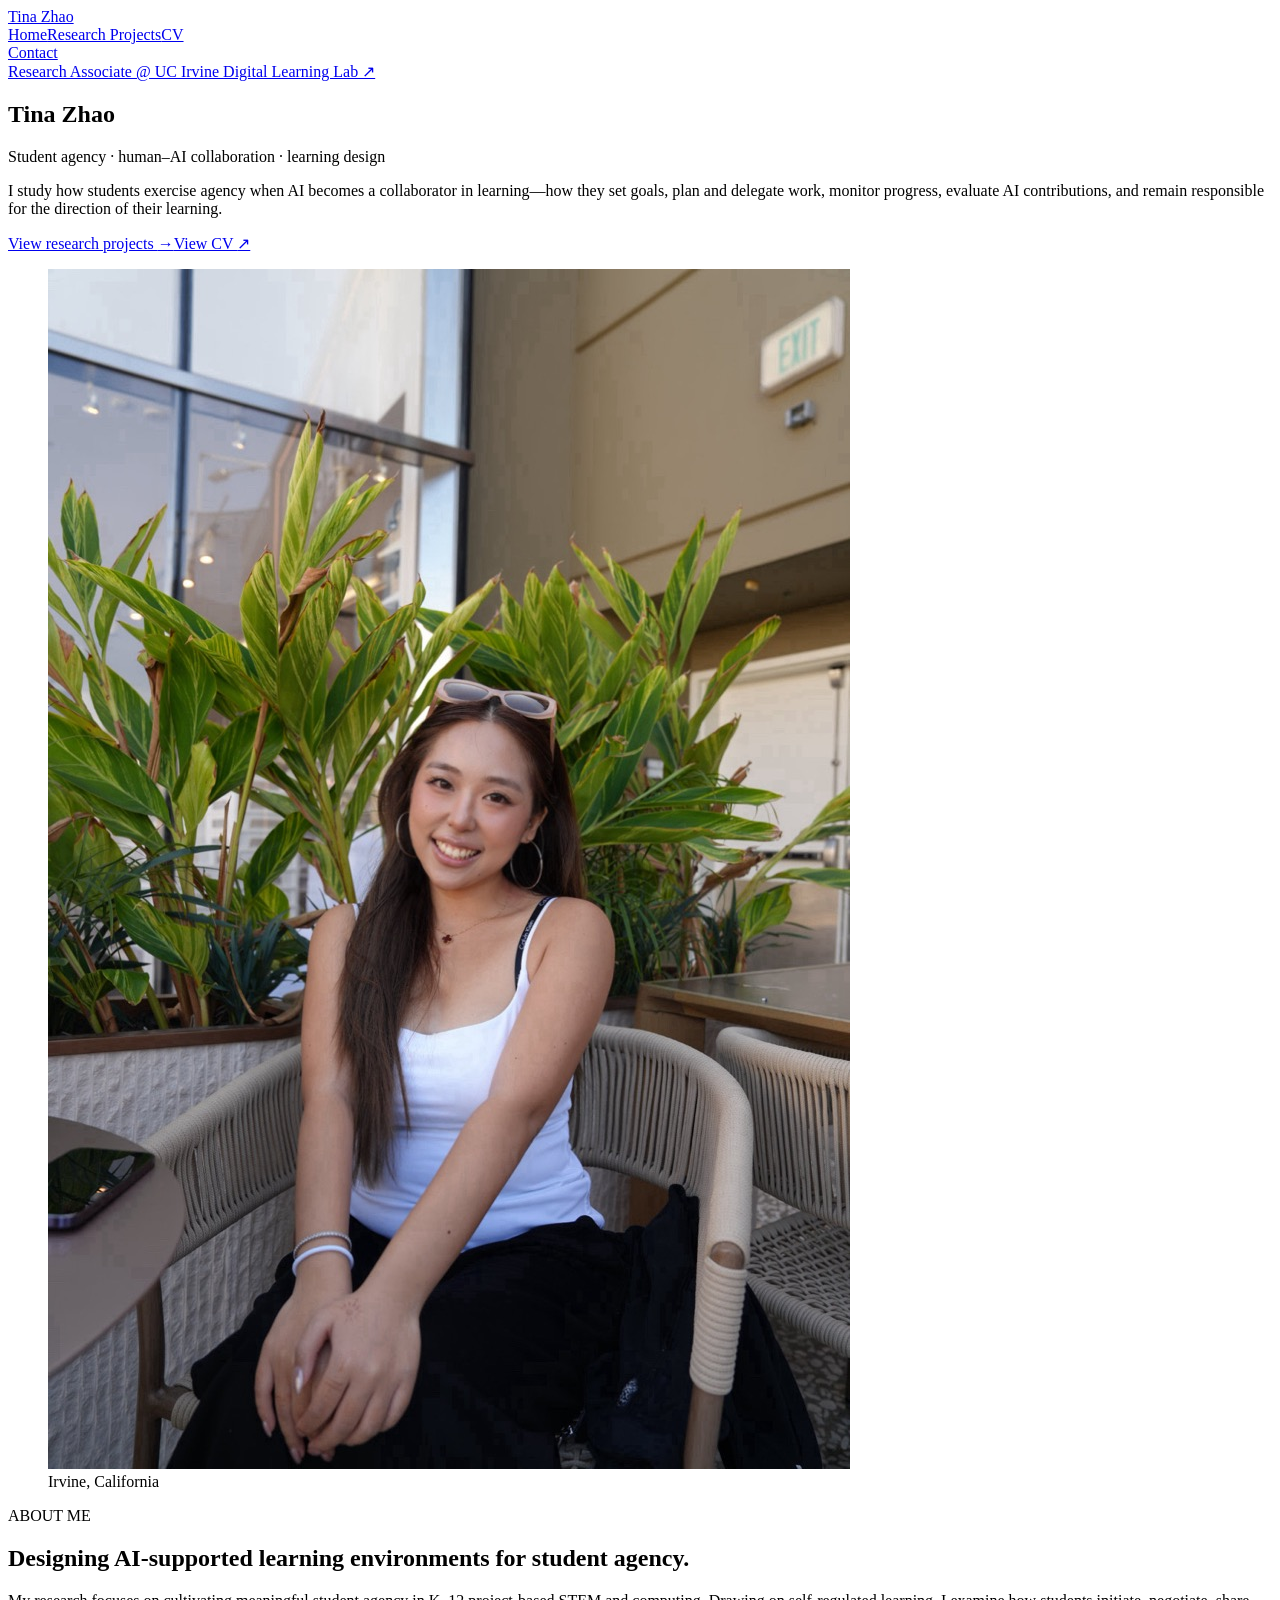
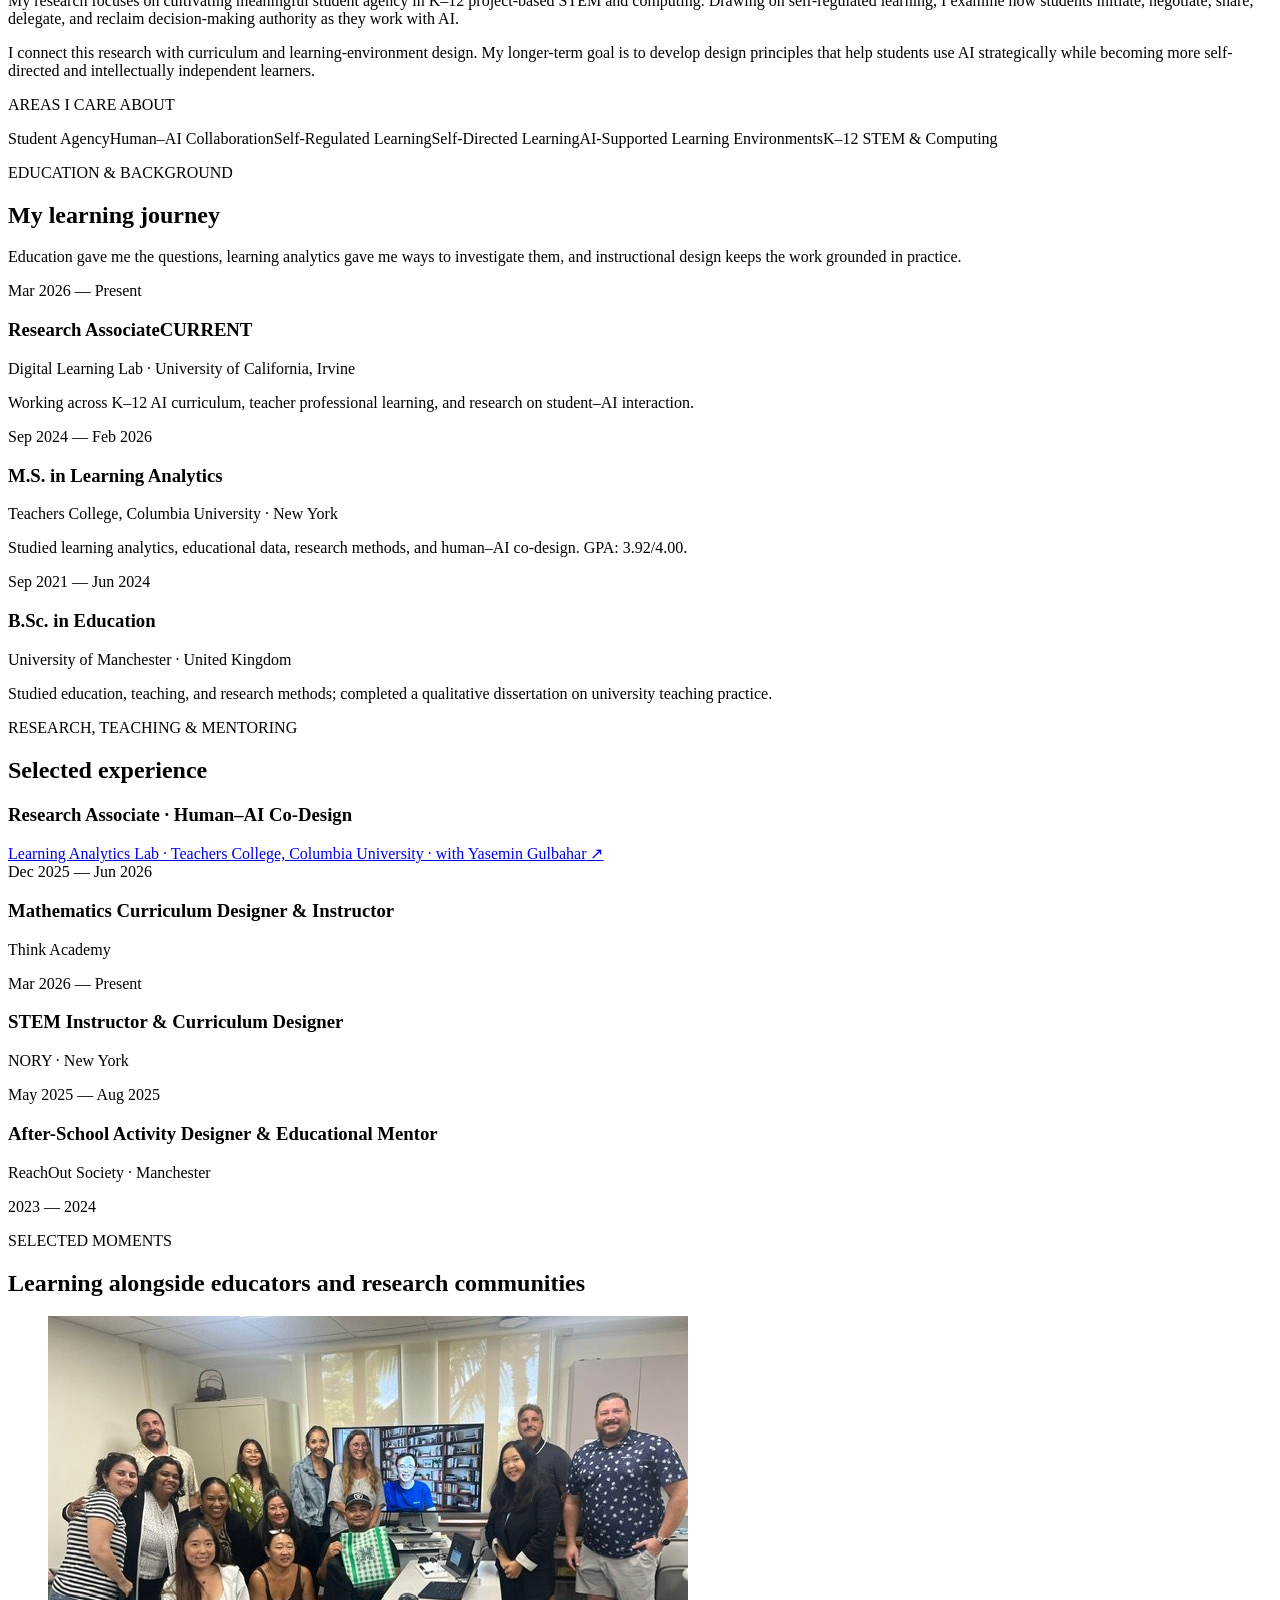
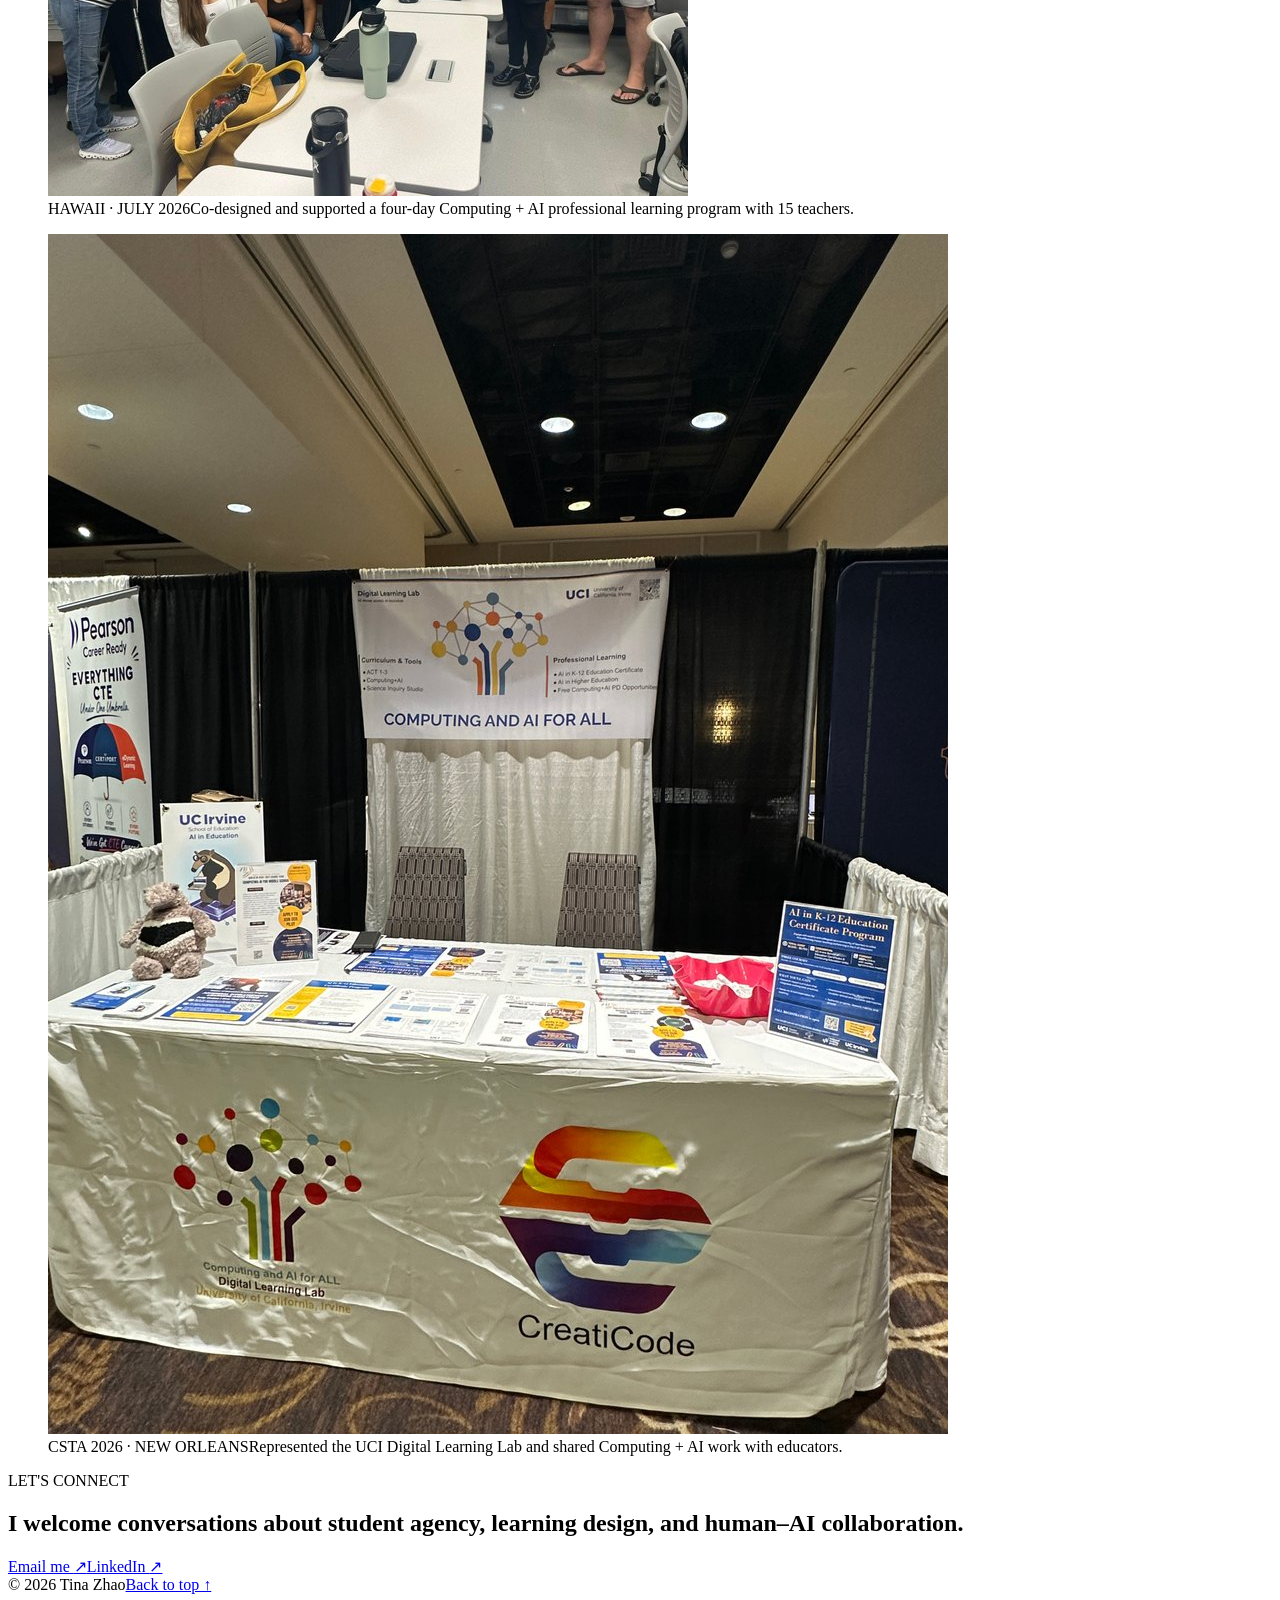
==== commit e16667e9: "Update site styles for TEF case study" ====
--- a/index.html
+++ b/index.html
@@ -1,2 +1,2 @@
-<!DOCTYPE html><html lang="en"><head><meta charSet="utf-8"/><meta name="viewport" content="width=device-width, initial-scale=1"/><link rel="preload" href="/tina-zhao.jpg" as="image"/><link rel="preload" href="/photos/hawaii-pd.jpg" as="image"/><link rel="preload" href="/photos/csta-booth.jpg" as="image"/><link rel="stylesheet" href="/assets/index-BHSjkF2x.css" data-rsc-css-href="/assets/index-BHSjkF2x.css" data-precedence="vite-rsc/importer-resources"/><title>Tina Zhao — Learning, Agency &amp; Human–AI Collaboration</title><meta name="description" content="Research on student agency and self-regulated learning in AI-supported K–12 STEM and computing."/><meta property="og:title" content="Tina Zhao — Learning, Agency &amp; Human–AI Collaboration"/><meta property="og:description" content="Research on student agency and self-regulated learning in AI-supported K–12 STEM and computing."/><meta property="og:type" content="website"/><meta property="og:image" content="https://tianqizhaotina.github.io/og-ai-education.png"/><meta property="og:image:width" content="1200"/><meta property="og:image:height" content="630"/><meta property="og:image:alt" content="Tina Zhao — Learning, Agency &amp; Human–AI Collaboration"/><meta name="twitter:card" content="summary_large_image"/><meta name="twitter:title" content="Tina Zhao — Learning, Agency &amp; Human–AI Collaboration"/><meta name="twitter:description" content="Research on student agency and self-regulated learning in AI-supported K–12 STEM and computing."/><meta name="twitter:image" content="https://tianqizhaotina.github.io/og-ai-education.png"/>
+<!DOCTYPE html><html lang="en"><head><meta charSet="utf-8"/><meta name="viewport" content="width=device-width, initial-scale=1"/><link rel="preload" href="/tina-zhao.jpg" as="image"/><link rel="preload" href="/photos/hawaii-pd.jpg" as="image"/><link rel="preload" href="/photos/csta-booth.jpg" as="image"/><link rel="stylesheet" href="/assets/index-C_7ab_6t.css" data-rsc-css-href="/assets/index-C_7ab_6t.css" data-precedence="vite-rsc/importer-resources"/><title>Tina Zhao — Learning, Agency &amp; Human–AI Collaboration</title><meta name="description" content="Research on student agency and self-regulated learning in AI-supported K–12 STEM and computing."/><meta property="og:title" content="Tina Zhao — Learning, Agency &amp; Human–AI Collaboration"/><meta property="og:description" content="Research on student agency and self-regulated learning in AI-supported K–12 STEM and computing."/><meta property="og:type" content="website"/><meta property="og:image" content="https://tianqizhaotina.github.io/og-ai-education.png"/><meta property="og:image:width" content="1200"/><meta property="og:image:height" content="630"/><meta property="og:image:alt" content="Tina Zhao — Learning, Agency &amp; Human–AI Collaboration"/><meta name="twitter:card" content="summary_large_image"/><meta name="twitter:title" content="Tina Zhao — Learning, Agency &amp; Human–AI Collaboration"/><meta name="twitter:description" content="Research on student agency and self-regulated learning in AI-supported K–12 STEM and computing."/><meta name="twitter:image" content="https://tianqizhaotina.github.io/og-ai-education.png"/>
 </head><body><main id="top"><header class="site-header"><a class="site-name" href="/">Tina Zhao</a><nav aria-label="Main navigation"><a class="active" href="/">Home</a><a class="" href="/research">Research Projects</a><a class="" href="/cv">CV</a></nav><a class="header-contact" href="mailto:tianqz26@uci.edu?subject=For%20Tina%20Zhao">Contact</a></header><section class="hero"><div class="hero-copy"><a class="current-line" href="https://www.digitallearninglab.org/" target="_blank" rel="noreferrer"><span></span> Research Associate @ UC Irvine Digital Learning Lab ↗</a><h1>Tina Zhao</h1><p class="hero-role">Student agency · human–AI collaboration · learning design</p><p class="hero-bio">I study how students exercise agency when AI becomes a collaborator in learning—how they set goals, plan and delegate work, monitor progress, evaluate AI contributions, and remain responsible for the direction of their learning.</p><div class="hero-links"><a class="primary-link" href="/research">View research projects <span>→</span></a><a href="/cv">View CV <span>↗</span></a></div></div><figure class="hero-photo"><img src="/tina-zhao.jpg" alt="Tina Zhao"/><figcaption>Irvine, California</figcaption></figure></section><section class="section about" id="about"><div class="section-label">ABOUT ME</div><div class="about-body"><h2>Designing AI-supported learning environments for student agency.</h2><div class="about-grid"><div class="about-text"><p>My research focuses on cultivating meaningful student agency in K–12 project-based STEM and computing. Drawing on self-regulated learning, I examine how students initiate, negotiate, share, delegate, and reclaim decision-making authority as they work with AI.</p><p>I connect this research with curriculum and learning-environment design. My longer-term goal is to develop design principles that help students use AI strategically while becoming more self-directed and intellectually independent learners.</p></div><aside class="keyword-panel"><p>AREAS I CARE ABOUT</p><div class="keyword-list"><span>Student Agency</span><span>Human–AI Collaboration</span><span>Self-Regulated Learning</span><span>Self-Directed Learning</span><span>AI-Supported Learning Environments</span><span>K–12 STEM &amp; Computing</span></div></aside></div></div></section><section class="section background-section" id="background"><div class="section-heading"><div><p class="section-label">EDUCATION &amp; BACKGROUND</p><h2>My learning journey</h2></div><p>Education gave me the questions, learning analytics gave me ways to investigate them, and instructional design keeps the work grounded in practice.</p></div><div class="timeline"><article><div class="timeline-marker"><span></span></div><p class="timeline-period">Mar 2026 — Present</p><div><h3>Research Associate<span class="current-badge">CURRENT</span></h3><p class="timeline-school">Digital Learning Lab · University of California, Irvine</p><p class="timeline-detail">Working across K–12 AI curriculum, teacher professional learning, and research on student–AI interaction.</p></div></article><article><div class="timeline-marker"><span></span></div><p class="timeline-period">Sep 2024 — Feb 2026</p><div><h3>M.S. in Learning Analytics</h3><p class="timeline-school">Teachers College, Columbia University · New York</p><p class="timeline-detail">Studied learning analytics, educational data, research methods, and human–AI co-design. GPA: 3.92/4.00.</p></div></article><article><div class="timeline-marker"><span></span></div><p class="timeline-period">Sep 2021 — Jun 2024</p><div><h3>B.Sc. in Education</h3><p class="timeline-school">University of Manchester · United Kingdom</p><p class="timeline-detail">Studied education, teaching, and research methods; completed a qualitative dissertation on university teaching practice.</p></div></article></div></section><section class="section experience-section"><div><p class="section-label">RESEARCH, TEACHING &amp; MENTORING</p><h2>Selected experience</h2></div><div class="compact-list"><article><div><h3>Research Associate · Human–AI Co-Design</h3><a class="experience-link" href="https://www.tc.columbia.edu/centers/learning-analytics-lab/" target="_blank" rel="noreferrer">Learning Analytics Lab · Teachers College, Columbia University · with Yasemin Gulbahar<!-- --> ↗</a></div><span>Dec 2025 — Jun 2026</span></article><article><div><h3>Mathematics Curriculum Designer &amp; Instructor</h3><p>Think Academy</p></div><span>Mar 2026 — Present</span></article><article><div><h3>STEM Instructor &amp; Curriculum Designer</h3><p>NORY · New York</p></div><span>May 2025 — Aug 2025</span></article><article><div><h3>After-School Activity Designer &amp; Educational Mentor</h3><p>ReachOut Society · Manchester</p></div><span>2023 — 2024</span></article></div></section><section class="moments-section" id="moments"><div class="section moments-heading"><p class="section-label inverse">SELECTED MOMENTS</p><h2>Learning alongside educators and research communities</h2></div><div class="moments-grid"><figure><img src="/photos/hawaii-pd.jpg" alt="Computing and AI for All professional learning group in Hawaii"/><figcaption><span>HAWAII · JULY 2026</span>Co-designed and supported a four-day Computing + AI professional learning program with 15 teachers.</figcaption></figure><figure><img src="/photos/csta-booth.jpg" alt="Computing and AI for All and CreatiCode booth at CSTA 2026"/><figcaption><span>CSTA 2026 · NEW ORLEANS</span>Represented the UCI Digital Learning Lab and shared Computing + AI work with educators.</figcaption></figure></div></section><footer id="contact"><div><p class="section-label inverse">LET&#x27;S CONNECT</p><h2>I welcome conversations about student agency, learning design, and human–AI collaboration.</h2></div><div class="footer-actions"><a href="mailto:tianqz26@uci.edu?subject=For%20Tina%20Zhao" aria-label="Email Tina Zhao">Email me <span>↗</span></a><a href="https://www.linkedin.com/in/tina-zhao-0961a125a/" target="_blank" rel="noreferrer" aria-label="Tina Zhao on LinkedIn">LinkedIn <span>↗</span></a></div><div class="footer-bottom"><span>© <!-- -->2026<!-- --> Tina Zhao</span><a href="#top">Back to top ↑</a></div></footer></main></body></html>
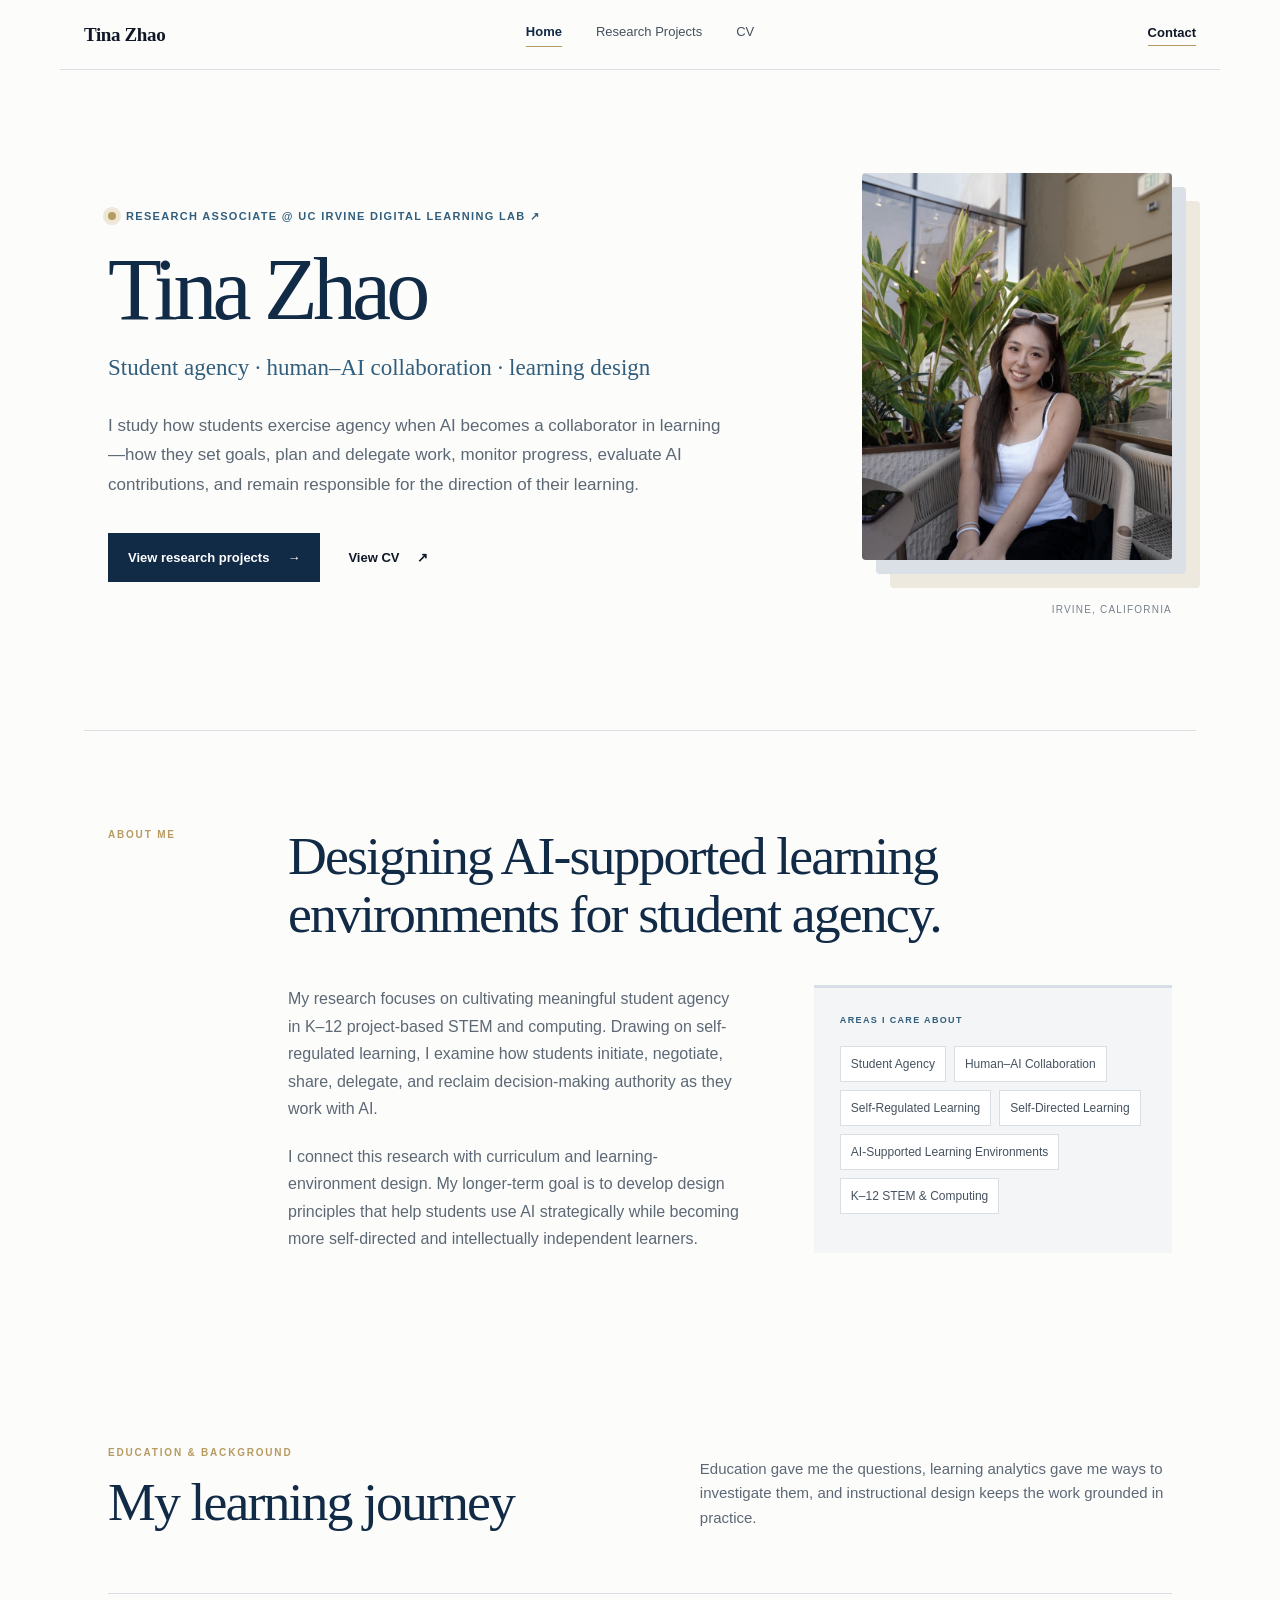
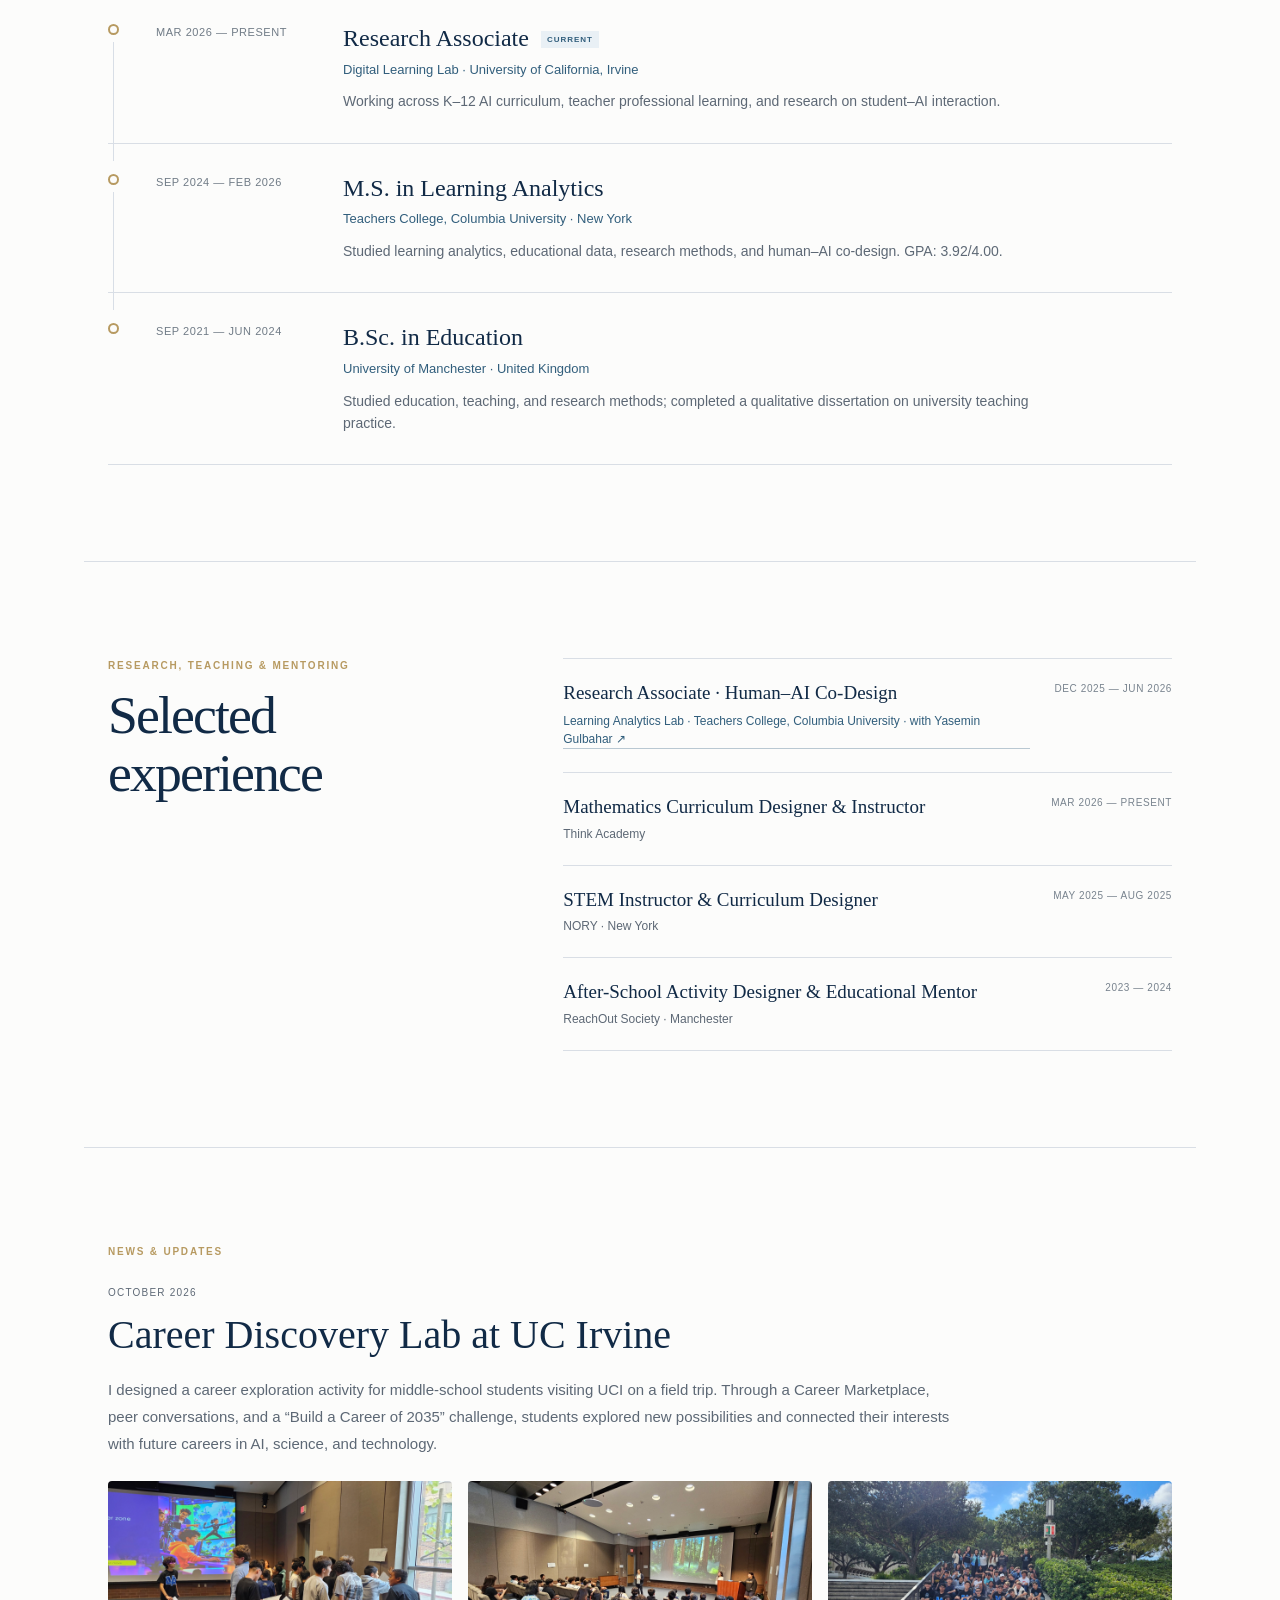
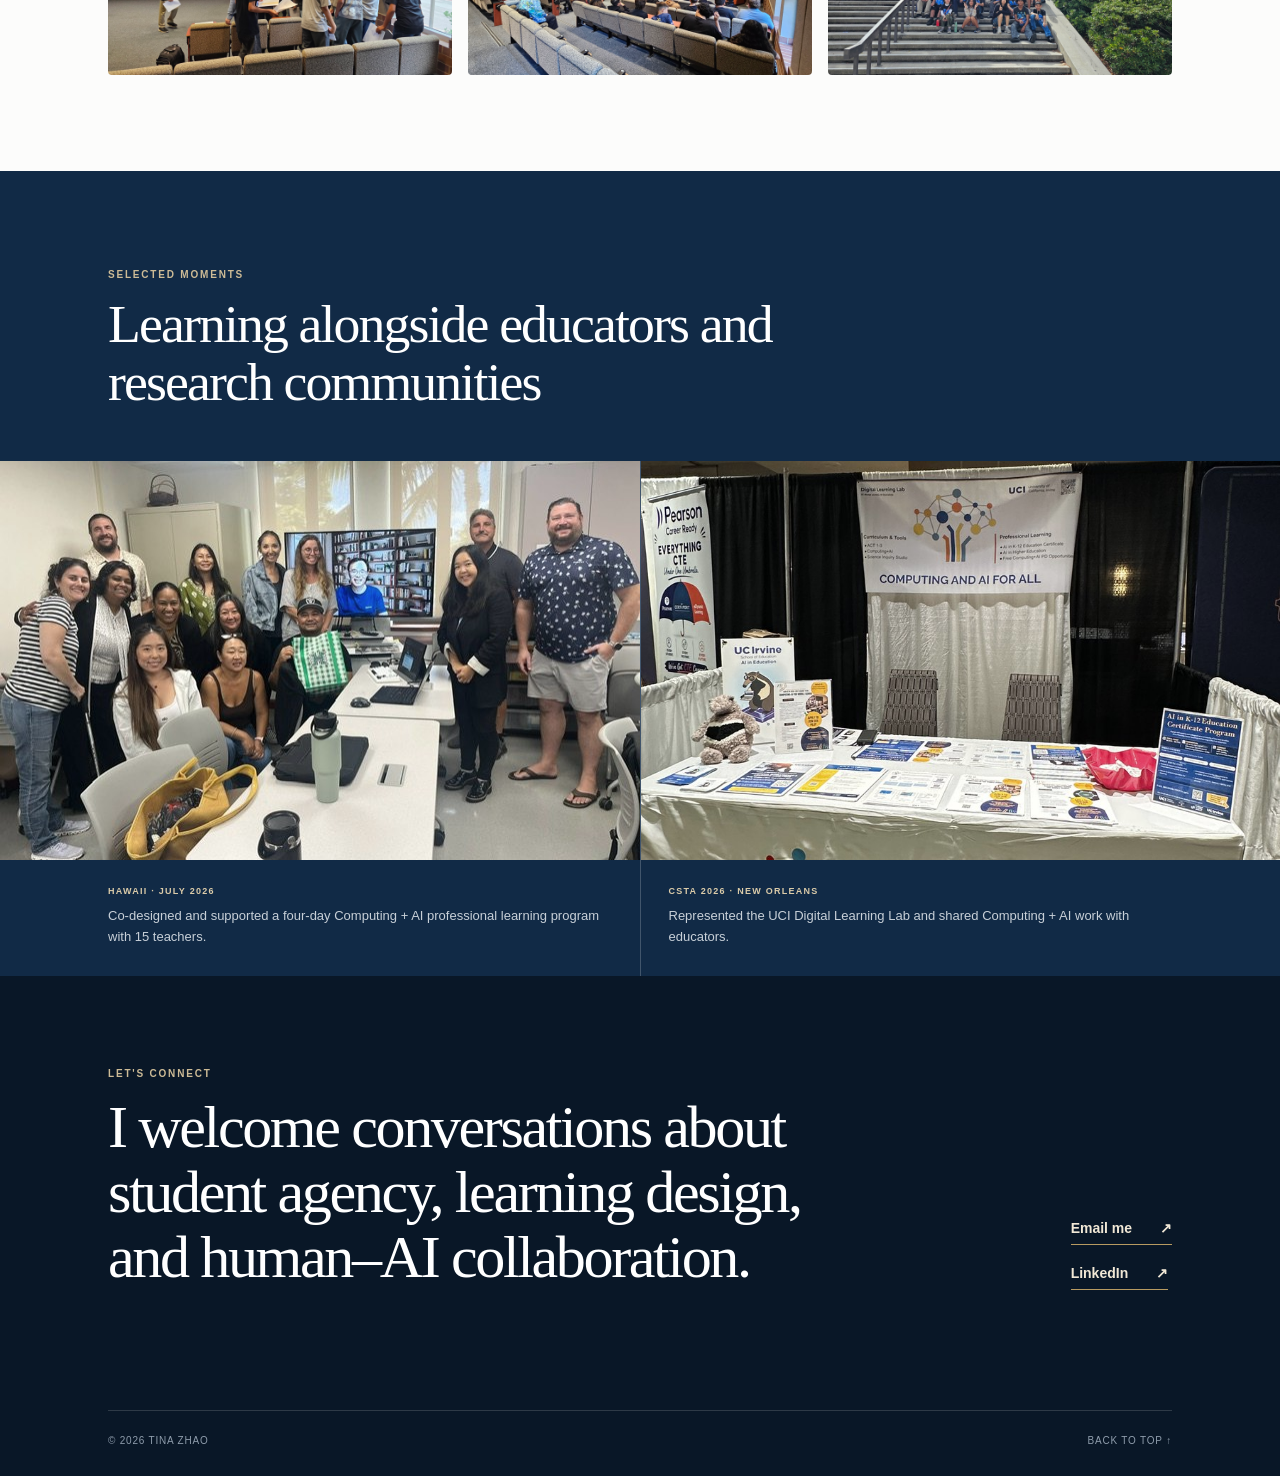
==== commit 1d9f015b: "Add Career Discovery field trip news to homepage" ====
--- a/index.html
+++ b/index.html
@@ -1,2 +1,4 @@
-<!DOCTYPE html><html lang="en"><head><meta charSet="utf-8"/><meta name="viewport" content="width=device-width, initial-scale=1"/><link rel="preload" href="/tina-zhao.jpg" as="image"/><link rel="preload" href="/photos/hawaii-pd.jpg" as="image"/><link rel="preload" href="/photos/csta-booth.jpg" as="image"/><link rel="stylesheet" href="/assets/index-C_7ab_6t.css" data-rsc-css-href="/assets/index-C_7ab_6t.css" data-precedence="vite-rsc/importer-resources"/><title>Tina Zhao — Learning, Agency &amp; Human–AI Collaboration</title><meta name="description" content="Research on student agency and self-regulated learning in AI-supported K–12 STEM and computing."/><meta property="og:title" content="Tina Zhao — Learning, Agency &amp; Human–AI Collaboration"/><meta property="og:description" content="Research on student agency and self-regulated learning in AI-supported K–12 STEM and computing."/><meta property="og:type" content="website"/><meta property="og:image" content="https://tianqizhaotina.github.io/og-ai-education.png"/><meta property="og:image:width" content="1200"/><meta property="og:image:height" content="630"/><meta property="og:image:alt" content="Tina Zhao — Learning, Agency &amp; Human–AI Collaboration"/><meta name="twitter:card" content="summary_large_image"/><meta name="twitter:title" content="Tina Zhao — Learning, Agency &amp; Human–AI Collaboration"/><meta name="twitter:description" content="Research on student agency and self-regulated learning in AI-supported K–12 STEM and computing."/><meta name="twitter:image" content="https://tianqizhaotina.github.io/og-ai-education.png"/>
-</head><body><main id="top"><header class="site-header"><a class="site-name" href="/">Tina Zhao</a><nav aria-label="Main navigation"><a class="active" href="/">Home</a><a class="" href="/research">Research Projects</a><a class="" href="/cv">CV</a></nav><a class="header-contact" href="mailto:tianqz26@uci.edu?subject=For%20Tina%20Zhao">Contact</a></header><section class="hero"><div class="hero-copy"><a class="current-line" href="https://www.digitallearninglab.org/" target="_blank" rel="noreferrer"><span></span> Research Associate @ UC Irvine Digital Learning Lab ↗</a><h1>Tina Zhao</h1><p class="hero-role">Student agency · human–AI collaboration · learning design</p><p class="hero-bio">I study how students exercise agency when AI becomes a collaborator in learning—how they set goals, plan and delegate work, monitor progress, evaluate AI contributions, and remain responsible for the direction of their learning.</p><div class="hero-links"><a class="primary-link" href="/research">View research projects <span>→</span></a><a href="/cv">View CV <span>↗</span></a></div></div><figure class="hero-photo"><img src="/tina-zhao.jpg" alt="Tina Zhao"/><figcaption>Irvine, California</figcaption></figure></section><section class="section about" id="about"><div class="section-label">ABOUT ME</div><div class="about-body"><h2>Designing AI-supported learning environments for student agency.</h2><div class="about-grid"><div class="about-text"><p>My research focuses on cultivating meaningful student agency in K–12 project-based STEM and computing. Drawing on self-regulated learning, I examine how students initiate, negotiate, share, delegate, and reclaim decision-making authority as they work with AI.</p><p>I connect this research with curriculum and learning-environment design. My longer-term goal is to develop design principles that help students use AI strategically while becoming more self-directed and intellectually independent learners.</p></div><aside class="keyword-panel"><p>AREAS I CARE ABOUT</p><div class="keyword-list"><span>Student Agency</span><span>Human–AI Collaboration</span><span>Self-Regulated Learning</span><span>Self-Directed Learning</span><span>AI-Supported Learning Environments</span><span>K–12 STEM &amp; Computing</span></div></aside></div></div></section><section class="section background-section" id="background"><div class="section-heading"><div><p class="section-label">EDUCATION &amp; BACKGROUND</p><h2>My learning journey</h2></div><p>Education gave me the questions, learning analytics gave me ways to investigate them, and instructional design keeps the work grounded in practice.</p></div><div class="timeline"><article><div class="timeline-marker"><span></span></div><p class="timeline-period">Mar 2026 — Present</p><div><h3>Research Associate<span class="current-badge">CURRENT</span></h3><p class="timeline-school">Digital Learning Lab · University of California, Irvine</p><p class="timeline-detail">Working across K–12 AI curriculum, teacher professional learning, and research on student–AI interaction.</p></div></article><article><div class="timeline-marker"><span></span></div><p class="timeline-period">Sep 2024 — Feb 2026</p><div><h3>M.S. in Learning Analytics</h3><p class="timeline-school">Teachers College, Columbia University · New York</p><p class="timeline-detail">Studied learning analytics, educational data, research methods, and human–AI co-design. GPA: 3.92/4.00.</p></div></article><article><div class="timeline-marker"><span></span></div><p class="timeline-period">Sep 2021 — Jun 2024</p><div><h3>B.Sc. in Education</h3><p class="timeline-school">University of Manchester · United Kingdom</p><p class="timeline-detail">Studied education, teaching, and research methods; completed a qualitative dissertation on university teaching practice.</p></div></article></div></section><section class="section experience-section"><div><p class="section-label">RESEARCH, TEACHING &amp; MENTORING</p><h2>Selected experience</h2></div><div class="compact-list"><article><div><h3>Research Associate · Human–AI Co-Design</h3><a class="experience-link" href="https://www.tc.columbia.edu/centers/learning-analytics-lab/" target="_blank" rel="noreferrer">Learning Analytics Lab · Teachers College, Columbia University · with Yasemin Gulbahar<!-- --> ↗</a></div><span>Dec 2025 — Jun 2026</span></article><article><div><h3>Mathematics Curriculum Designer &amp; Instructor</h3><p>Think Academy</p></div><span>Mar 2026 — Present</span></article><article><div><h3>STEM Instructor &amp; Curriculum Designer</h3><p>NORY · New York</p></div><span>May 2025 — Aug 2025</span></article><article><div><h3>After-School Activity Designer &amp; Educational Mentor</h3><p>ReachOut Society · Manchester</p></div><span>2023 — 2024</span></article></div></section><section class="moments-section" id="moments"><div class="section moments-heading"><p class="section-label inverse">SELECTED MOMENTS</p><h2>Learning alongside educators and research communities</h2></div><div class="moments-grid"><figure><img src="/photos/hawaii-pd.jpg" alt="Computing and AI for All professional learning group in Hawaii"/><figcaption><span>HAWAII · JULY 2026</span>Co-designed and supported a four-day Computing + AI professional learning program with 15 teachers.</figcaption></figure><figure><img src="/photos/csta-booth.jpg" alt="Computing and AI for All and CreatiCode booth at CSTA 2026"/><figcaption><span>CSTA 2026 · NEW ORLEANS</span>Represented the UCI Digital Learning Lab and shared Computing + AI work with educators.</figcaption></figure></div></section><footer id="contact"><div><p class="section-label inverse">LET&#x27;S CONNECT</p><h2>I welcome conversations about student agency, learning design, and human–AI collaboration.</h2></div><div class="footer-actions"><a href="mailto:tianqz26@uci.edu?subject=For%20Tina%20Zhao" aria-label="Email Tina Zhao">Email me <span>↗</span></a><a href="https://www.linkedin.com/in/tina-zhao-0961a125a/" target="_blank" rel="noreferrer" aria-label="Tina Zhao on LinkedIn">LinkedIn <span>↗</span></a></div><div class="footer-bottom"><span>© <!-- -->2026<!-- --> Tina Zhao</span><a href="#top">Back to top ↑</a></div></footer></main></body></html>+<!DOCTYPE html><html lang="en"><head><meta charSet="utf-8"/><meta name="viewport" content="width=device-width, initial-scale=1"/><link rel="preload" href="/tina-zhao.jpg" as="image"/><link rel="preload" href="/photos/hawaii-pd.jpg" as="image"/><link rel="preload" href="/photos/csta-booth.jpg" as="image"/><style>/*! tailwindcss v4.2.1 | MIT License | https://tailwindcss.com */
+@layer theme{:root,:host{--font-sans:ui-sans-serif, system-ui, sans-serif, "Apple Color Emoji", "Segoe UI Emoji", "Segoe UI Symbol", "Noto Color Emoji";--font-mono:ui-monospace, SFMono-Regular, Menlo, Monaco, Consolas, "Liberation Mono", "Courier New", monospace;--spacing:.25rem;--default-font-family:var(--font-sans);--default-mono-font-family:var(--font-mono)}}@layer base{*,:after,:before,::backdrop{box-sizing:border-box;border:0 solid;margin:0;padding:0}::file-selector-button{box-sizing:border-box;border:0 solid;margin:0;padding:0}html,:host{-webkit-text-size-adjust:100%;tab-size:4;line-height:1.5;font-family:var(--default-font-family,ui-sans-serif, system-ui, sans-serif, "Apple Color Emoji", "Segoe UI Emoji", "Segoe UI Symbol", "Noto Color Emoji");font-feature-settings:var(--default-font-feature-settings,normal);font-variation-settings:var(--default-font-variation-settings,normal);-webkit-tap-highlight-color:transparent}hr{height:0;color:inherit;border-top-width:1px}abbr:where([title]){-webkit-text-decoration:underline dotted;text-decoration:underline dotted}h1,h2,h3,h4,h5,h6{font-size:inherit;font-weight:inherit}a{color:inherit;-webkit-text-decoration:inherit;-webkit-text-decoration:inherit;-webkit-text-decoration:inherit;-webkit-text-decoration:inherit;text-decoration:inherit}b,strong{font-weight:bolder}code,kbd,samp,pre{font-family:var(--default-mono-font-family,ui-monospace, SFMono-Regular, Menlo, Monaco, Consolas, "Liberation Mono", "Courier New", monospace);font-feature-settings:var(--default-mono-font-feature-settings,normal);font-variation-settings:var(--default-mono-font-variation-settings,normal);font-size:1em}small{font-size:80%}sub,sup{vertical-align:baseline;font-size:75%;line-height:0;position:relative}sub{bottom:-.25em}sup{top:-.5em}table{text-indent:0;border-color:inherit;border-collapse:collapse}:-moz-focusring{outline:auto}progress{vertical-align:baseline}summary{display:list-item}ol,ul,menu{list-style:none}img,svg,video,canvas,audio,iframe,embed,object{vertical-align:middle;display:block}img,video{max-width:100%;height:auto}button,input,select,optgroup,textarea{font:inherit;font-feature-settings:inherit;font-variation-settings:inherit;letter-spacing:inherit;color:inherit;opacity:1;background-color:#0000;border-radius:0}::file-selector-button{font:inherit;font-feature-settings:inherit;font-variation-settings:inherit;letter-spacing:inherit;color:inherit;opacity:1;background-color:#0000;border-radius:0}:where(select:is([multiple],[size])) optgroup{font-weight:bolder}:where(select:is([multiple],[size])) optgroup option{padding-inline-start:20px}::file-selector-button{margin-inline-end:4px}::placeholder{opacity:1}@supports (not ((-webkit-appearance:-apple-pay-button))) or (contain-intrinsic-size:1px){::placeholder{color:currentColor}@supports (color:color-mix(in lab, red, red)){::placeholder{color:color-mix(in oklab, currentcolor 50%, transparent)}}}textarea{resize:vertical}::-webkit-search-decoration{-webkit-appearance:none}::-webkit-date-and-time-value{min-height:1lh;text-align:inherit}::-webkit-datetime-edit{display:inline-flex}::-webkit-datetime-edit-fields-wrapper{padding:0}::-webkit-datetime-edit{padding-block:0}::-webkit-datetime-edit-year-field{padding-block:0}::-webkit-datetime-edit-month-field{padding-block:0}::-webkit-datetime-edit-day-field{padding-block:0}::-webkit-datetime-edit-hour-field{padding-block:0}::-webkit-datetime-edit-minute-field{padding-block:0}::-webkit-datetime-edit-second-field{padding-block:0}::-webkit-datetime-edit-millisecond-field{padding-block:0}::-webkit-datetime-edit-meridiem-field{padding-block:0}::-webkit-calendar-picker-indicator{line-height:1}:-moz-ui-invalid{box-shadow:none}button,input:where([type=button],[type=reset],[type=submit]){appearance:button}::file-selector-button{appearance:button}::-webkit-inner-spin-button{height:auto}::-webkit-outer-spin-button{height:auto}[hidden]:where(:not([hidden=until-found])){display:none!important}}@layer components;@layer utilities{.relative{position:relative}.start{inset-inline-start:var(--spacing)}.table{display:table}}:root{--ink:#101827;--navy:#112a46;--water:#315e7c;--water-pale:#e9f0f5;--silver:#d8dee6;--silver-soft:#f3f5f7;--white:#fcfcfb;--gold:#b79a61;--gold-pale:#eee7d8;--muted:#5d6875;--line:#d9dee5}*{box-sizing:border-box}html{scroll-behavior:smooth}body{background:var(--white);color:var(--ink);-webkit-font-smoothing:antialiased;margin:0;font-family:Arial,Helvetica,sans-serif}a{color:inherit;text-decoration:none}img{width:100%;display:block}h1,h2,h3,p,figure{margin:0}.site-header{border-bottom:1px solid var(--line);z-index:20;-webkit-backdrop-filter:blur(12px);backdrop-filter:blur(12px);background:#fcfcfbf0;grid-template-columns:1fr auto 1fr;align-items:center;max-width:1160px;height:70px;margin:0 auto;padding:0 24px;display:grid;position:sticky;top:0}.site-name{letter-spacing:-.02em;font:600 19px/1 Georgia,serif}nav{color:#46515d;gap:34px;font-size:13px;display:flex}nav a:hover{color:var(--water)}nav a.active{color:var(--navy);font-weight:700}nav a.active:after{content:"";background:var(--gold);height:1px;margin-top:5px;display:block}.header-contact{border-bottom:1px solid var(--gold);justify-self:end;padding-bottom:3px;font-size:13px;font-weight:700}.hero{grid-template-columns:1.3fr .7fr;align-items:center;gap:clamp(60px,9vw,130px);max-width:1112px;min-height:660px;margin:0 auto;padding:86px 24px 96px;display:grid}.current-line{color:var(--water);letter-spacing:.12em;text-transform:uppercase;align-items:center;gap:10px;font-size:11px;font-weight:700;display:flex}.current-line span{background:var(--gold);width:8px;height:8px;box-shadow:0 0 0 5px var(--gold-pale);border-radius:50%}.current-line:hover{color:var(--navy)}h1{letter-spacing:-.055em;color:var(--navy);margin-top:22px;font:500 clamp(58px,7vw,88px)/1 Georgia,Times New Roman,serif}.hero-role{color:var(--water);margin-top:18px;font:400 clamp(18px,1.8vw,23px)/1.4 Georgia,serif}.hero-bio{max-width:650px;color:var(--muted);margin-top:27px;font-size:17px;line-height:1.72}.hero-links{align-items:center;gap:28px;margin-top:34px;font-size:13px;font-weight:700;display:flex}.hero-links a{align-items:center;gap:18px;display:inline-flex}.hero-links .primary-link{background:var(--navy);color:#fff;padding:15px 20px}.hero-photo{justify-self:end;width:min(100%,310px)}.hero-photo img{aspect-ratio:4/5;object-fit:cover;object-position:center 30%;filter:saturate(.72)contrast(1.02);box-shadow:14px 14px 0 var(--silver), 28px 28px 0 var(--gold-pale);border-radius:4px}.hero-photo figcaption{color:#78828d;letter-spacing:.12em;text-align:right;text-transform:uppercase;margin-top:42px;font-size:10px}.section{max-width:1112px;margin:0 auto;padding:96px 24px}.section-label{color:var(--gold);letter-spacing:.18em;text-transform:uppercase;font-size:10px;font-weight:800}.section-label.inverse{color:#cdbb96}.about{border-top:1px solid var(--line);grid-template-columns:140px 1fr;gap:40px;display:grid}.about-body>h2,.section-heading h2,.experience-section>div>h2,.moments-heading h2{letter-spacing:-.035em;color:var(--navy);font:400 clamp(36px,4.2vw,56px)/1.08 Georgia,serif}.about-grid{grid-template-columns:1.12fr .88fr;gap:70px;margin-top:42px;display:grid}.about-text{color:var(--muted);font-size:16px;line-height:1.72}.about-text p+p{margin-top:20px}.keyword-panel{background:var(--silver-soft);border-top:3px solid var(--silver);padding:26px}.keyword-panel>p{color:var(--water);letter-spacing:.15em;font-size:9px;font-weight:800}.keyword-list{flex-wrap:wrap;gap:8px;margin-top:18px;display:flex}.keyword-list span{border:1px solid var(--line);color:#46525f;background:#fff;padding:8px 10px;font-size:12px}.projects-section{background:var(--silver-soft);max-width:none;padding-left:max(24px,50vw - 532px);padding-right:max(24px,50vw - 532px)}.section-heading{grid-template-columns:1.05fr .95fr;align-items:end;gap:70px;display:grid}.section-heading h2{margin-top:13px}.section-heading>p{max-width:500px;color:var(--muted);font-size:15px;line-height:1.65}.project-list{border-top:1px solid #cfd5dc;margin-top:56px}.project{border-bottom:1px solid #cfd5dc;grid-template-columns:48px 1fr auto;align-items:start;gap:30px;padding:34px 0;display:grid}.project-number{color:var(--gold);font:400 18px/1 Georgia,serif}.project-status{color:var(--water);letter-spacing:.14em;font-size:9px;font-weight:800}.project h3{color:var(--navy);margin-top:9px;font:400 clamp(27px,2.8vw,38px)/1.1 Georgia,serif}.project-description{max-width:710px;color:var(--muted);margin-top:14px;font-size:15px;line-height:1.65}.project-meta{color:#78838e;letter-spacing:.04em;margin-top:14px;font-size:11px}.project-link{white-space:nowrap;color:var(--water);border-bottom:1px solid var(--water);margin-top:28px;padding-bottom:4px;font-size:12px;font-weight:700}.project-link.muted{color:#8a939c;border-color:#aeb5bc}.small-links{gap:20px;margin-top:18px;display:flex}.small-links a{color:var(--water);font-size:12px;font-weight:700}.background-section{scroll-margin-top:70px}.timeline{border-top:1px solid var(--line);margin-top:62px}.timeline article{border-bottom:1px solid var(--line);grid-template-columns:26px 165px 1fr;gap:22px;padding:30px 0;display:grid}.timeline-marker{position:relative}.timeline-marker:after{content:"";background:var(--silver);width:1px;position:absolute;top:18px;bottom:-48px;left:5px}.timeline article:last-child .timeline-marker:after{display:none}.timeline-marker span{border:2px solid var(--gold);background:var(--white);border-radius:50%;width:11px;height:11px;display:block}.timeline-period{color:#707b86;letter-spacing:.05em;text-transform:uppercase;font-size:11px}.timeline h3{color:var(--navy);font:400 24px/1.2 Georgia,serif}.current-badge{color:var(--water);background:var(--water-pale);letter-spacing:.12em;vertical-align:middle;margin-left:12px;padding:4px 6px;font:700 8px/1 Arial,sans-serif}.timeline-school{color:var(--water);margin-top:7px;font-size:13px}.timeline-detail{max-width:720px;color:var(--muted);margin-top:11px;font-size:14px;line-height:1.6}.experience-section{border-top:1px solid var(--line);grid-template-columns:.75fr 1.25fr;gap:90px;display:grid}.experience-section>div>h2{margin-top:13px}.compact-list{border-top:1px solid var(--line)}.compact-list article{border-bottom:1px solid var(--line);grid-template-columns:1fr auto;gap:24px;padding:22px 0;display:grid}.compact-list h3{color:var(--navy);font:400 19px/1.3 Georgia,serif}.compact-list p{color:var(--muted);margin-top:5px;font-size:12px;line-height:1.5}.experience-link{color:var(--water);border-bottom:1px solid #b9c8d2;margin-top:6px;font-size:12px;line-height:1.5;display:inline-block}.compact-list article>span{color:#78838e;letter-spacing:.06em;text-transform:uppercase;font-size:10px}.page-hero{border-bottom:1px solid var(--line);max-width:1112px;margin:0 auto;padding:108px 24px 88px}.page-hero h1{margin-top:18px}.page-hero>p:last-child{max-width:720px;color:var(--muted);margin-top:26px;font-size:17px;line-height:1.7}.compact-heading{grid-template-columns:1fr}.research-projects-section{padding-top:82px}.research-project-list{border-top:1px solid var(--line);margin-top:52px}.lab-affiliation{color:var(--navy);border-bottom:1px solid var(--line);align-items:center;gap:20px;padding:18px 0;font:400 18px/1.3 Georgia,serif;display:flex}.lab-affiliation span{color:var(--gold);letter-spacing:.14em;font:800 9px/1.2 Arial,sans-serif}.lab-affiliation.columbia{border-top:1px solid var(--line);margin-top:28px}.lab-affiliation:hover{color:var(--water)}.research-project{border-bottom:1px solid var(--line);grid-template-columns:48px 1fr auto;align-items:start;gap:30px;padding:38px 0;display:grid}.research-number{color:var(--gold);font:400 18px/1 Georgia,serif}.research-copy h3{color:var(--navy);letter-spacing:-.025em;margin-top:9px;font:400 clamp(28px,3vw,40px)/1.08 Georgia,serif}.project-affiliation{color:var(--water);margin-top:9px;font-size:13px;font-weight:700}.research-description{max-width:760px;color:var(--muted);margin-top:16px;font-size:15px;line-height:1.68}.project-contribution{color:#77828d;letter-spacing:.04em;margin-top:14px;font-size:11px;line-height:1.5}.past-section{background:var(--silver-soft)}.past-inner{max-width:1112px}.past-grid{grid-template-columns:1fr 1fr;gap:24px;margin-top:48px;display:grid}.past-grid article{background:var(--white);border-top:3px solid var(--silver);padding:30px}.past-period{color:var(--gold);letter-spacing:.13em;text-transform:uppercase;font-size:9px;font-weight:800}.past-grid h3{color:var(--navy);margin-top:17px;font:400 27px/1.18 Georgia,serif}.past-place{color:var(--water);margin-top:10px;font-size:12px;font-weight:700}.past-description{color:var(--muted);margin-top:18px;font-size:14px;line-height:1.65}.research-hero{padding-top:92px;padding-bottom:68px}.research-hero h1{max-width:820px;font-size:clamp(52px,6.2vw,76px)}.research-hero>p:last-of-type{max-width:790px}.research-keywords{flex-wrap:wrap;gap:8px;margin-top:30px;display:flex}.research-keywords span{border:1px solid var(--line);background:var(--silver-soft);color:#52606d;letter-spacing:.025em;padding:8px 11px;font-size:11px}.research-agenda-section{background:var(--silver-soft);border-top:1px solid var(--line);border-bottom:1px solid var(--line)}.research-agenda-inner{padding-top:76px;padding-bottom:76px}.research-agenda-intro{grid-template-columns:minmax(0,.9fr) minmax(320px,1.1fr);align-items:start;column-gap:clamp(50px,8vw,110px);display:grid}.research-agenda-intro .section-label{grid-column:1/-1;margin-bottom:18px}.research-agenda-intro h2{color:var(--navy);letter-spacing:-.035em;font:400 clamp(34px,4.2vw,52px)/1.08 Georgia,serif}.research-agenda-intro>p:last-child{max-width:590px;color:var(--muted);font-size:15px;line-height:1.75}.agency-moments{border-top:1px solid var(--line);border-bottom:1px solid var(--line);grid-template-columns:repeat(3,1fr);margin-top:48px;display:grid}.agency-moments article{padding:28px 28px 30px 0}.agency-moments article+article{border-left:1px solid var(--line);padding-left:28px}.agency-moments span{color:var(--gold);font:400 17px/1 Georgia,serif}.agency-moments h3{color:var(--navy);margin-top:15px;font:400 24px/1.15 Georgia,serif}.agency-moments p{color:var(--muted);margin-top:12px;font-size:13px;line-height:1.65}.research-approach{grid-template-columns:repeat(3,1fr);gap:28px;margin-top:28px;display:grid}.research-approach p{color:#66727e;font-size:12px;line-height:1.6}.research-approach strong{color:var(--water);font-weight:800}.long-term-goal{border-top:1px solid var(--line);max-width:850px;color:var(--navy);letter-spacing:-.012em;margin-top:38px;padding-top:28px;font:400 clamp(20px,2.4vw,27px)/1.45 Georgia,serif}.news-section{border-top:1px solid var(--line)}.news-item{margin-top:26px}.news-date{color:var(--muted);letter-spacing:.12em;font-size:10px}.news-item h2{color:var(--navy);margin:12px 0 18px;font:400 clamp(28px,3.4vw,40px)/1.15 Georgia,serif}.news-summary{max-width:850px;color:var(--muted);font-size:15px;line-height:1.8}.news-photos{grid-template-columns:repeat(3,minmax(0,1fr));gap:16px;margin-top:24px;display:grid}.news-photos img{aspect-ratio:16/9;object-fit:cover;border-radius:4px;width:100%;height:auto;display:block}@media (width<=650px){.news-photos{grid-template-columns:1fr}}.research-showcase{padding-top:78px}.research-section-heading{justify-content:space-between;align-items:end;gap:36px;display:flex}.research-section-heading h2{color:var(--navy);letter-spacing:-.035em;margin-top:12px;font:400 clamp(34px,4.2vw,52px)/1.08 Georgia,serif}.research-affiliation-link{border-bottom:1px solid var(--gold);color:var(--water);flex:none;padding-bottom:5px;font-size:12px;font-weight:700}.project-showcase-list{border-top:1px solid var(--line);margin-top:50px}.project-showcase{border-bottom:1px solid var(--line);grid-template-columns:minmax(320px,.92fr) minmax(0,1.08fr);align-items:center;gap:clamp(38px,6vw,72px);padding:54px 0;display:grid}.project-showcase:nth-child(2n) .project-visual{order:2}.project-visual a{background:var(--silver-soft);display:block;overflow:hidden}.project-visual img{aspect-ratio:4/3;object-fit:cover;transition:transform .45s}.project-visual a:hover img{transform:scale(1.018)}.project-visual figcaption{color:#818a94;letter-spacing:.08em;text-transform:uppercase;margin-top:11px;font-size:9px}.project-title-row{align-items:center;gap:14px;display:flex}.project-title-row>span{color:var(--gold);font:400 18px/1 Georgia,serif}.project-showcase-copy h3{color:var(--navy);letter-spacing:-.03em;margin-top:15px;font:400 clamp(31px,3.4vw,45px)/1.08 Georgia,serif}.project-summary,.project-role{color:var(--muted);margin-top:18px;font-size:14px;line-height:1.72}.project-role{margin-top:13px}.project-role strong{color:var(--ink);font-weight:700}.project-meta-line{color:#74808b;letter-spacing:.055em;text-transform:uppercase;margin-top:17px;font-size:10px;line-height:1.5}.project-actions{flex-wrap:wrap;gap:10px 22px;margin-top:24px;display:flex}.project-actions a,.case-study-overview a,.text-link{color:var(--water);border-bottom:1px solid #aabdc9;padding-bottom:4px;font-size:12px;font-weight:700}.previous-projects-section{background:var(--silver-soft)}.previous-projects-inner{max-width:1160px}.human-ai-case-study{background:var(--white);border-top:3px solid var(--silver);margin-top:50px;padding:clamp(30px,5vw,58px);box-shadow:0 16px 42px #112a4612}.case-study-intro{grid-template-columns:.9fr 1.1fr;gap:clamp(36px,6vw,72px);display:grid}.case-study-heading h3,.tef-copy h3{color:var(--navy);letter-spacing:-.035em;margin-top:14px;font:400 clamp(32px,4vw,49px)/1.08 Georgia,serif}.case-study-overview>p{color:var(--muted);font-size:15px;line-height:1.75}.case-study-overview>a{margin-top:22px;display:inline-block}.study-metrics{border-top:1px solid var(--line);border-bottom:1px solid var(--line);grid-template-columns:repeat(4,1fr);margin-top:46px;padding:26px 0;display:grid}.study-metrics div{border-left:1px solid var(--line);padding:0 22px}.study-metrics div:first-child{border-left:0;padding-left:0}.study-metrics strong{color:var(--navy);font:400 32px/1 Georgia,serif;display:block}.study-metrics span{color:#77828d;text-transform:uppercase;letter-spacing:.07em;margin-top:8px;font-size:10px;line-height:1.4;display:block}.methodology-block{grid-template-columns:.72fr 1.28fr;gap:clamp(42px,7vw,86px);padding:58px 0 10px;display:grid}.methodology-heading h4,.case-study-output h4{color:var(--navy);letter-spacing:-.02em;margin-top:12px;font:400 29px/1.16 Georgia,serif}.methodology-heading>p:last-child,.case-study-output>p:not(.section-label){color:var(--muted);margin-top:17px;font-size:14px;line-height:1.7}.methodology-steps{border-top:1px solid var(--line);margin:0;padding:0;list-style:none}.methodology-steps li{border-bottom:1px solid var(--line);grid-template-columns:32px 1fr;gap:17px;padding:21px 0;display:grid}.methodology-steps li>span{color:var(--gold);font:400 15px/1.4 Georgia,serif}.methodology-steps h5{color:var(--navy);font:400 18px/1.25 Georgia,serif}.methodology-steps p{color:var(--muted);margin-top:7px;font-size:13px;line-height:1.65}.case-study-figure-row{border-top:1px solid var(--line);grid-template-columns:1.25fr .75fr;align-items:center;gap:clamp(34px,5vw,62px);margin-top:52px;padding-top:46px;display:grid}.codebook-figure{min-width:0}.codebook-figure img{border:1px solid var(--line);background:#fff}.codebook-figure figcaption{color:#78838e;max-width:680px;margin-top:12px;font-size:10px;line-height:1.55}.proposal-note{border-top:1px solid var(--line);padding-top:16px}.tef-case-study{background:var(--white);border-top:3px solid var(--gold-pale);margin-top:34px;padding:clamp(28px,4.5vw,50px);box-shadow:0 16px 42px #112a460d}.tef-case-intro{grid-template-columns:.9fr 1.1fr;align-items:center;gap:clamp(36px,6vw,72px);display:grid}.tef-visual{min-width:0}.tef-visual a{display:block;overflow:hidden}.tef-visual img{aspect-ratio:4/4.5;object-fit:cover;min-height:400px}.tef-visual figcaption{color:#8a929b;margin-top:10px;font-size:9px;line-height:1.45}.tef-copy h3{font-size:clamp(31px,3.8vw,45px)}.tef-copy>p:not(.project-status):not(.project-affiliation){color:var(--muted);margin-top:17px;font-size:14px;line-height:1.7}.tef-copy .text-link{margin-top:23px;display:inline-block}.tef-metrics strong{font-size:30px}.tef-metrics div:nth-child(3) strong{font-size:20px;line-height:1.2}.tef-methodology{padding-bottom:48px}.tef-results{border-top:1px solid var(--line);grid-template-columns:1fr 1fr;gap:clamp(36px,6vw,72px);padding-top:42px;display:grid}.tef-results h4{color:var(--navy);letter-spacing:-.02em;margin-top:12px;font:400 27px/1.18 Georgia,serif}.tef-results>div>p:last-child{color:var(--muted);margin-top:15px;font-size:14px;line-height:1.7}.cv-hero{grid-template-columns:1fr auto;align-items:end;column-gap:60px;display:grid}.cv-hero .section-label,.cv-hero h1,.cv-hero>p{grid-column:1}.cv-actions{flex-direction:column;grid-area:1/2/5;align-items:flex-start;gap:16px;display:flex}.cv-actions a{min-height:46px;color:var(--water);border:1px solid var(--silver);align-items:center;padding:0 18px;font-size:13px;font-weight:700;display:inline-flex}.cv-actions .primary-link{background:var(--navy);border-color:var(--navy);color:#fff}.cv-viewer-section{background:var(--silver-soft);padding:56px max(24px,50vw - 532px) 100px}.cv-viewer{border:1px solid var(--line);background:#fff;width:100%;height:min(1100px,125vw);min-height:720px;display:block;box-shadow:0 16px 40px #112a461a}.cv-viewer p{color:var(--muted);padding:30px}.cv-viewer p a{color:var(--water);border-bottom:1px solid}.moments-section{background:var(--navy);color:#fff}.moments-heading{padding-bottom:50px}.moments-heading h2{color:#fff;max-width:820px;margin-top:13px}.moments-grid{background:#fff3;grid-template-columns:1fr 1fr;gap:1px;display:grid}.moments-grid figure{background:var(--navy)}.moments-grid img{aspect-ratio:16/10;object-fit:cover;filter:saturate(.82)}.moments-grid figcaption{color:#c8d0d8;min-height:116px;padding:24px max(24px,50vw - 532px);font-size:13px;line-height:1.6}.moments-grid figure:first-child figcaption{padding-right:28px}.moments-grid figure:last-child figcaption{padding-left:28px;padding-right:max(24px,50vw - 532px)}.moments-grid figcaption span{color:#dbcba9;letter-spacing:.14em;margin-bottom:7px;font-size:9px;font-weight:800;display:block}footer{color:#fff;background:#091727;grid-template-columns:1fr auto;align-items:end;gap:60px;padding:90px max(24px,50vw - 532px) 28px;display:grid}footer h2{letter-spacing:-.04em;max-width:760px;margin-top:14px;font:400 clamp(34px,4.7vw,61px)/1.08 Georgia,serif}.footer-actions{flex-direction:column;align-items:flex-start;gap:18px;display:flex}.footer-actions a{border-bottom:1px solid var(--gold);color:#f1e8d6;padding-bottom:5px;font-size:14px;font-weight:700}.footer-actions a span{margin-left:24px}.footer-bottom{color:#8f9dac;letter-spacing:.08em;text-transform:uppercase;border-top:1px solid #ffffff26;grid-column:1/-1;justify-content:space-between;margin-top:60px;padding-top:22px;font-size:10px;display:flex}@media (width<=850px){.site-header{grid-template-columns:1fr auto;row-gap:12px;height:auto;min-height:70px;padding-top:15px;padding-bottom:12px}nav{grid-area:2/1/auto/-1;gap:24px;padding-bottom:2px;display:flex;overflow-x:auto}.hero{grid-template-columns:1fr;min-height:auto}.hero-photo{justify-self:start;width:min(76vw,320px);margin-top:20px}.about{grid-template-columns:1fr;gap:20px}.about-grid,.section-heading,.experience-section{grid-template-columns:1fr;gap:34px}.project{grid-template-columns:36px 1fr}.project-link{grid-column:2;justify-self:start;margin-top:0}.research-project{grid-template-columns:36px 1fr}.research-project .project-link{grid-column:2}.past-grid{grid-template-columns:1fr}.research-agenda-intro{grid-template-columns:1fr;gap:20px}.agency-moments{grid-template-columns:1fr}.agency-moments article{padding:26px 0}.agency-moments article+article{border-top:1px solid var(--line);border-left:0;padding-left:0}.research-approach{grid-template-columns:1fr;gap:14px}.project-showcase,.case-study-intro,.methodology-block,.case-study-figure-row,.tef-case-intro,.tef-results{grid-template-columns:1fr}.project-showcase:nth-child(2n) .project-visual{order:0}.project-showcase{gap:30px}.study-metrics{grid-template-columns:repeat(2,1fr);row-gap:24px}.study-metrics div:nth-child(3){border-left:0;padding-left:0}.case-study-output{max-width:660px}.tef-visual img{aspect-ratio:16/10;min-height:330px}.cv-hero{grid-template-columns:1fr}.cv-actions{flex-direction:row;grid-area:auto/1;margin-top:28px}.moments-grid{grid-template-columns:1fr}.moments-grid figure:first-child figcaption,.moments-grid figure:last-child figcaption{padding:24px}}@media (width<=590px){.site-header{height:auto;padding:14px 18px 11px}nav{gap:18px;font-size:12px}.hero,.section{padding-left:20px;padding-right:20px}.hero{padding-top:62px;padding-bottom:82px}h1{font-size:58px}.hero-role{font-size:19px}.hero-links{flex-direction:column;align-items:flex-start}.about-grid{gap:30px}.project,.research-project{grid-template-columns:28px 1fr;gap:16px}.lab-affiliation{flex-direction:column;align-items:flex-start;gap:7px}.project h3{font-size:28px}.research-copy h3{font-size:29px}.small-links{flex-direction:column;gap:9px}.timeline article{grid-template-columns:18px 1fr;gap:14px}.timeline-period,.timeline article>div:last-child{grid-column:2}.compact-list article{grid-template-columns:1fr;gap:10px}.page-hero{padding:76px 20px 62px}.page-hero h1{font-size:54px}.research-hero h1{font-size:48px}.research-section-heading{flex-direction:column;align-items:flex-start}.research-agenda-inner{padding-top:62px;padding-bottom:62px}.research-showcase{padding-top:66px}.project-showcase{padding:42px 0}.project-title-row{align-items:flex-start}.project-showcase-copy h3{font-size:34px}.human-ai-case-study{padding:26px 20px}.case-study-heading h3,.tef-copy h3{font-size:34px}.study-metrics{column-gap:0}.study-metrics div{padding:0 12px}.study-metrics strong{font-size:27px}.methodology-block{padding-top:46px}.case-study-figure-row{margin-top:42px;padding-top:38px}.tef-case-study{padding:24px 20px}.tef-visual img{min-height:240px}.cv-actions{flex-direction:column}.cv-viewer-section{padding-left:12px;padding-right:12px}.cv-viewer{height:145vw;min-height:600px}footer{grid-template-columns:1fr;padding-left:20px;padding-right:20px}.footer-actions{justify-self:start}}@media (prefers-reduced-motion:reduce){html{scroll-behavior:auto}}
+</style><title>Tina Zhao — Learning, Agency &amp; Human–AI Collaboration</title><meta name="description" content="Research on student agency and self-regulated learning in AI-supported K–12 STEM and computing."/><meta property="og:title" content="Tina Zhao — Learning, Agency &amp; Human–AI Collaboration"/><meta property="og:description" content="Research on student agency and self-regulated learning in AI-supported K–12 STEM and computing."/><meta property="og:type" content="website"/><meta property="og:image" content="https://tianqizhaotina.github.io/og-ai-education.png"/><meta property="og:image:width" content="1200"/><meta property="og:image:height" content="630"/><meta property="og:image:alt" content="Tina Zhao — Learning, Agency &amp; Human–AI Collaboration"/><meta name="twitter:card" content="summary_large_image"/><meta name="twitter:title" content="Tina Zhao — Learning, Agency &amp; Human–AI Collaboration"/><meta name="twitter:description" content="Research on student agency and self-regulated learning in AI-supported K–12 STEM and computing."/><meta name="twitter:image" content="https://tianqizhaotina.github.io/og-ai-education.png"/>
+</head><body><main id="top"><header class="site-header"><a class="site-name" href="/">Tina Zhao</a><nav aria-label="Main navigation"><a class="active" href="/">Home</a><a class="" href="/research">Research Projects</a><a class="" href="/cv">CV</a></nav><a class="header-contact" href="mailto:tianqz26@uci.edu?subject=For%20Tina%20Zhao">Contact</a></header><section class="hero"><div class="hero-copy"><a class="current-line" href="https://www.digitallearninglab.org/" target="_blank" rel="noreferrer"><span></span> Research Associate @ UC Irvine Digital Learning Lab ↗</a><h1>Tina Zhao</h1><p class="hero-role">Student agency · human–AI collaboration · learning design</p><p class="hero-bio">I study how students exercise agency when AI becomes a collaborator in learning—how they set goals, plan and delegate work, monitor progress, evaluate AI contributions, and remain responsible for the direction of their learning.</p><div class="hero-links"><a class="primary-link" href="/research">View research projects <span>→</span></a><a href="/cv">View CV <span>↗</span></a></div></div><figure class="hero-photo"><img src="/tina-zhao.jpg" alt="Tina Zhao"/><figcaption>Irvine, California</figcaption></figure></section><section class="section about" id="about"><div class="section-label">ABOUT ME</div><div class="about-body"><h2>Designing AI-supported learning environments for student agency.</h2><div class="about-grid"><div class="about-text"><p>My research focuses on cultivating meaningful student agency in K–12 project-based STEM and computing. Drawing on self-regulated learning, I examine how students initiate, negotiate, share, delegate, and reclaim decision-making authority as they work with AI.</p><p>I connect this research with curriculum and learning-environment design. My longer-term goal is to develop design principles that help students use AI strategically while becoming more self-directed and intellectually independent learners.</p></div><aside class="keyword-panel"><p>AREAS I CARE ABOUT</p><div class="keyword-list"><span>Student Agency</span><span>Human–AI Collaboration</span><span>Self-Regulated Learning</span><span>Self-Directed Learning</span><span>AI-Supported Learning Environments</span><span>K–12 STEM &amp; Computing</span></div></aside></div></div></section><section class="section background-section" id="background"><div class="section-heading"><div><p class="section-label">EDUCATION &amp; BACKGROUND</p><h2>My learning journey</h2></div><p>Education gave me the questions, learning analytics gave me ways to investigate them, and instructional design keeps the work grounded in practice.</p></div><div class="timeline"><article><div class="timeline-marker"><span></span></div><p class="timeline-period">Mar 2026 — Present</p><div><h3>Research Associate<span class="current-badge">CURRENT</span></h3><p class="timeline-school">Digital Learning Lab · University of California, Irvine</p><p class="timeline-detail">Working across K–12 AI curriculum, teacher professional learning, and research on student–AI interaction.</p></div></article><article><div class="timeline-marker"><span></span></div><p class="timeline-period">Sep 2024 — Feb 2026</p><div><h3>M.S. in Learning Analytics</h3><p class="timeline-school">Teachers College, Columbia University · New York</p><p class="timeline-detail">Studied learning analytics, educational data, research methods, and human–AI co-design. GPA: 3.92/4.00.</p></div></article><article><div class="timeline-marker"><span></span></div><p class="timeline-period">Sep 2021 — Jun 2024</p><div><h3>B.Sc. in Education</h3><p class="timeline-school">University of Manchester · United Kingdom</p><p class="timeline-detail">Studied education, teaching, and research methods; completed a qualitative dissertation on university teaching practice.</p></div></article></div></section><section class="section experience-section"><div><p class="section-label">RESEARCH, TEACHING &amp; MENTORING</p><h2>Selected experience</h2></div><div class="compact-list"><article><div><h3>Research Associate · Human–AI Co-Design</h3><a class="experience-link" href="https://www.tc.columbia.edu/centers/learning-analytics-lab/" target="_blank" rel="noreferrer">Learning Analytics Lab · Teachers College, Columbia University · with Yasemin Gulbahar<!-- --> ↗</a></div><span>Dec 2025 — Jun 2026</span></article><article><div><h3>Mathematics Curriculum Designer &amp; Instructor</h3><p>Think Academy</p></div><span>Mar 2026 — Present</span></article><article><div><h3>STEM Instructor &amp; Curriculum Designer</h3><p>NORY · New York</p></div><span>May 2025 — Aug 2025</span></article><article><div><h3>After-School Activity Designer &amp; Educational Mentor</h3><p>ReachOut Society · Manchester</p></div><span>2023 — 2024</span></article></div></section><section class="section news-section" id="news"><p class="section-label">NEWS &amp; UPDATES</p><article class="news-item"><p class="news-date">OCTOBER 2026</p><h2>Career Discovery Lab at UC Irvine</h2><p class="news-summary">I designed a career exploration activity for middle-school students visiting UCI on a field trip. Through a Career Marketplace, peer conversations, and a “Build a Career of 2035” challenge, students explored new possibilities and connected their interests with future careers in AI, science, and technology.</p><div class="news-photos"><img src="/research/career-discovery-activity.jpg" width="1600" height="901" loading="lazy" alt="Students exploring career zones with activity sheets"/><img src="/research/career-discovery-workshop.jpg" width="1600" height="901" loading="lazy" alt="Introducing the Career Discovery activity during the UCI field trip"/><img src="/research/career-discovery-group.jpg" width="1600" height="901" loading="lazy" alt="Students and facilitators together on the UCI campus"/></div></article></section><section class="moments-section" id="moments"><div class="section moments-heading"><p class="section-label inverse">SELECTED MOMENTS</p><h2>Learning alongside educators and research communities</h2></div><div class="moments-grid"><figure><img src="/photos/hawaii-pd.jpg" alt="Computing and AI for All professional learning group in Hawaii"/><figcaption><span>HAWAII · JULY 2026</span>Co-designed and supported a four-day Computing + AI professional learning program with 15 teachers.</figcaption></figure><figure><img src="/photos/csta-booth.jpg" alt="Computing and AI for All and CreatiCode booth at CSTA 2026"/><figcaption><span>CSTA 2026 · NEW ORLEANS</span>Represented the UCI Digital Learning Lab and shared Computing + AI work with educators.</figcaption></figure></div></section><footer id="contact"><div><p class="section-label inverse">LET&#x27;S CONNECT</p><h2>I welcome conversations about student agency, learning design, and human–AI collaboration.</h2></div><div class="footer-actions"><a href="mailto:tianqz26@uci.edu?subject=For%20Tina%20Zhao" aria-label="Email Tina Zhao">Email me <span>↗</span></a><a href="https://www.linkedin.com/in/tina-zhao-0961a125a/" target="_blank" rel="noreferrer" aria-label="Tina Zhao on LinkedIn">LinkedIn <span>↗</span></a></div><div class="footer-bottom"><span>© <!-- -->2026<!-- --> Tina Zhao</span><a href="#top">Back to top ↑</a></div></footer></main></body></html>
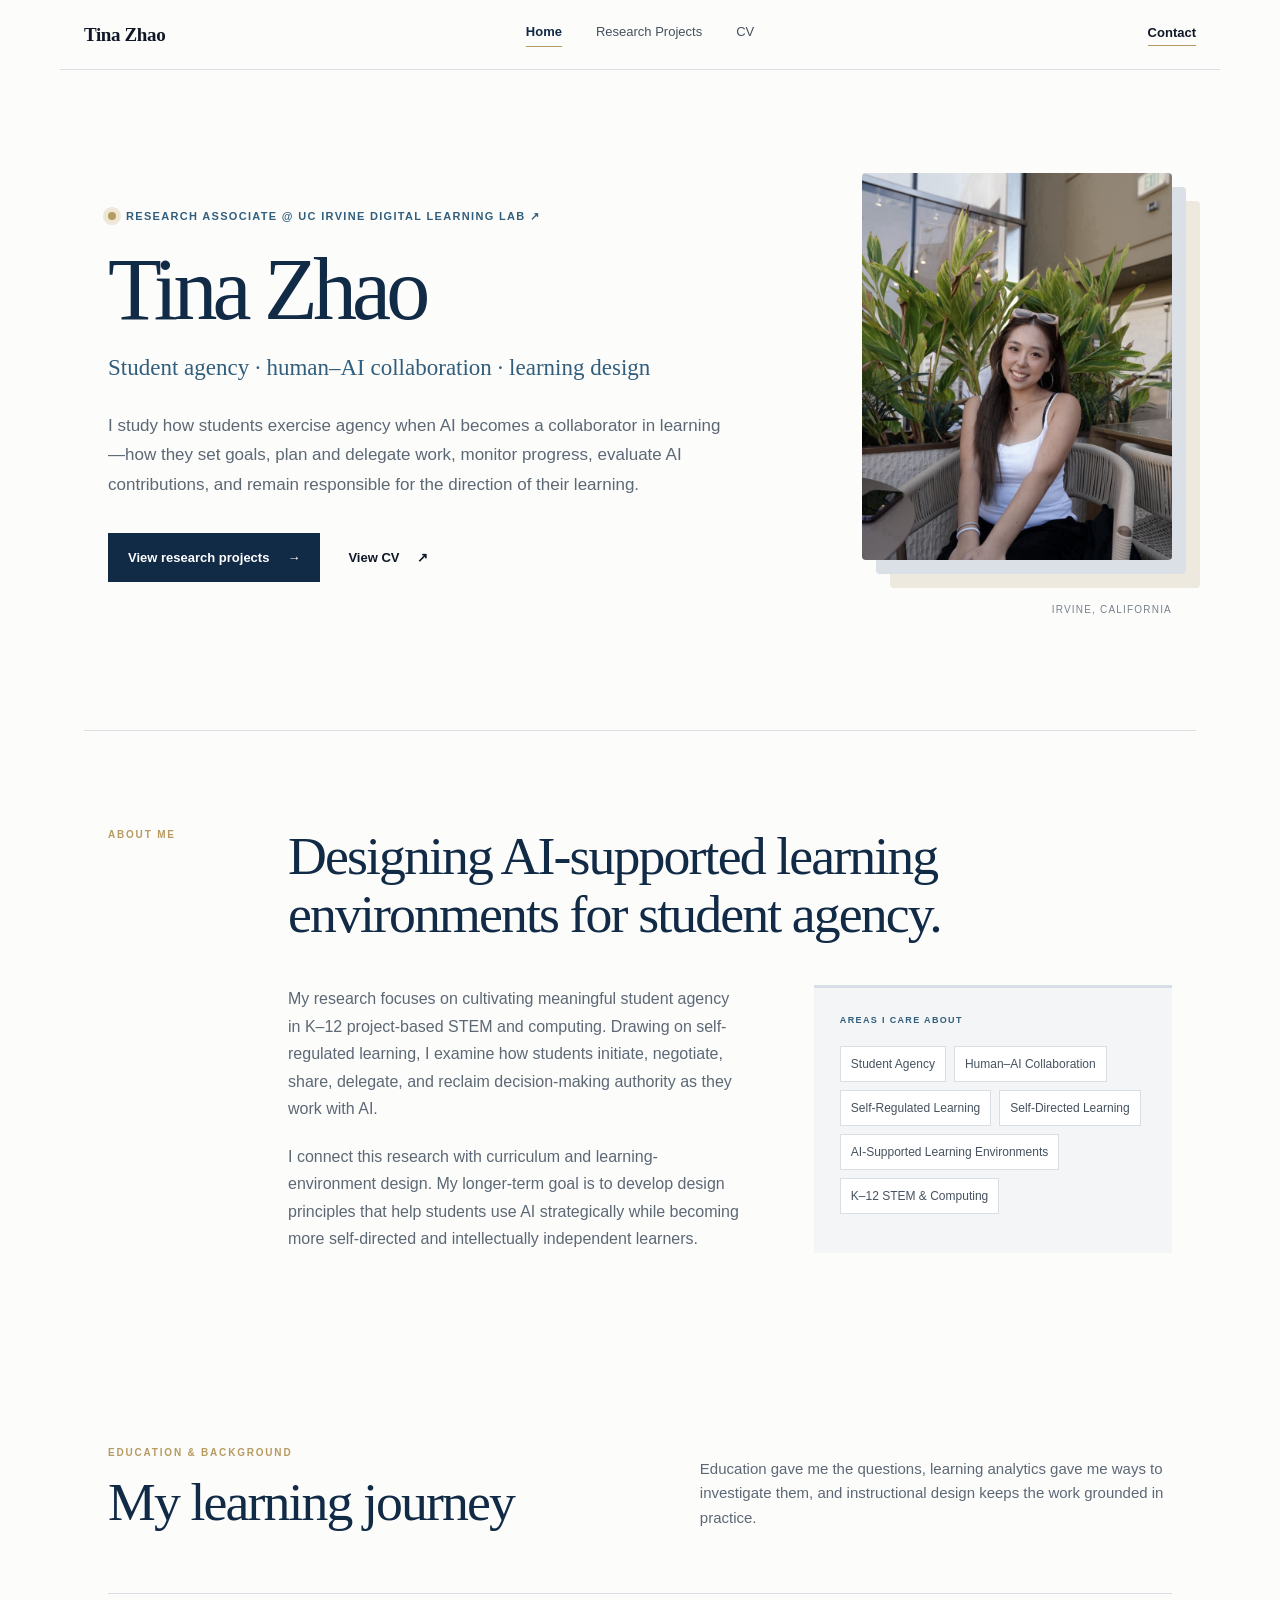
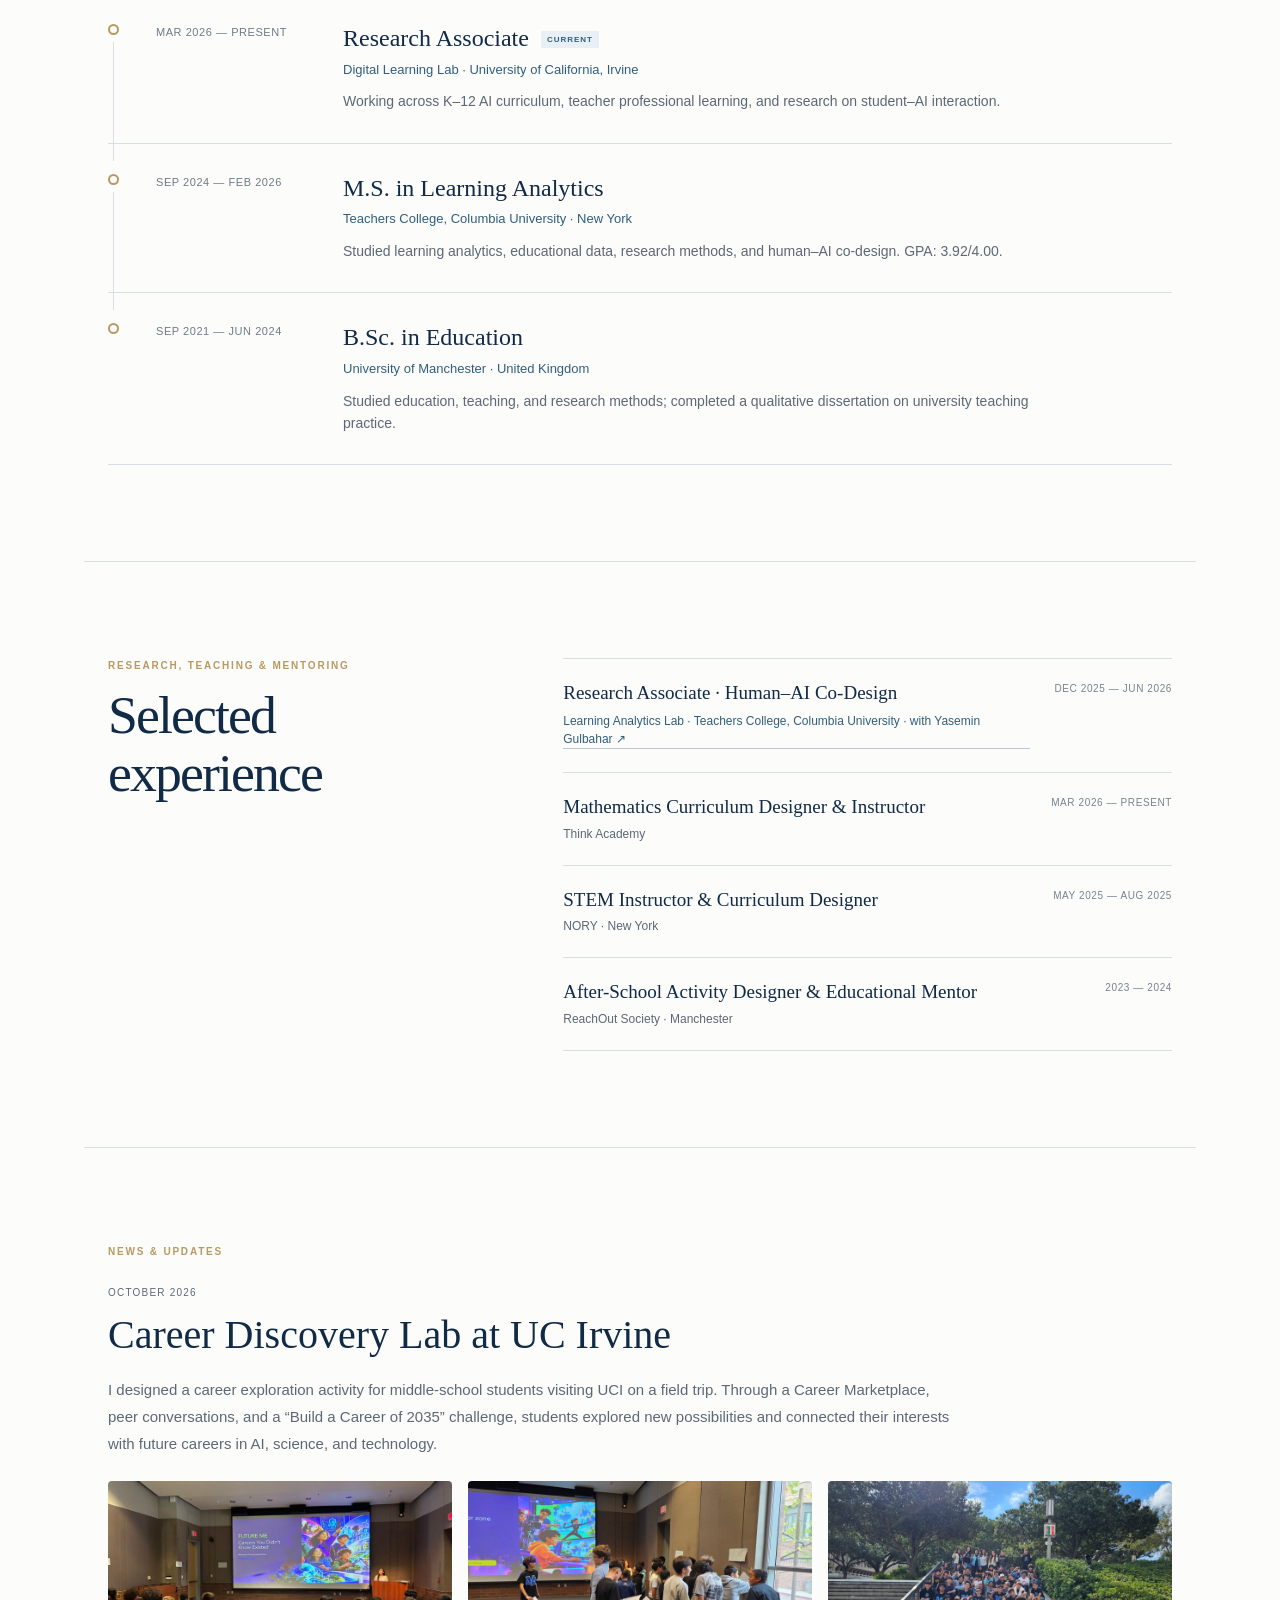
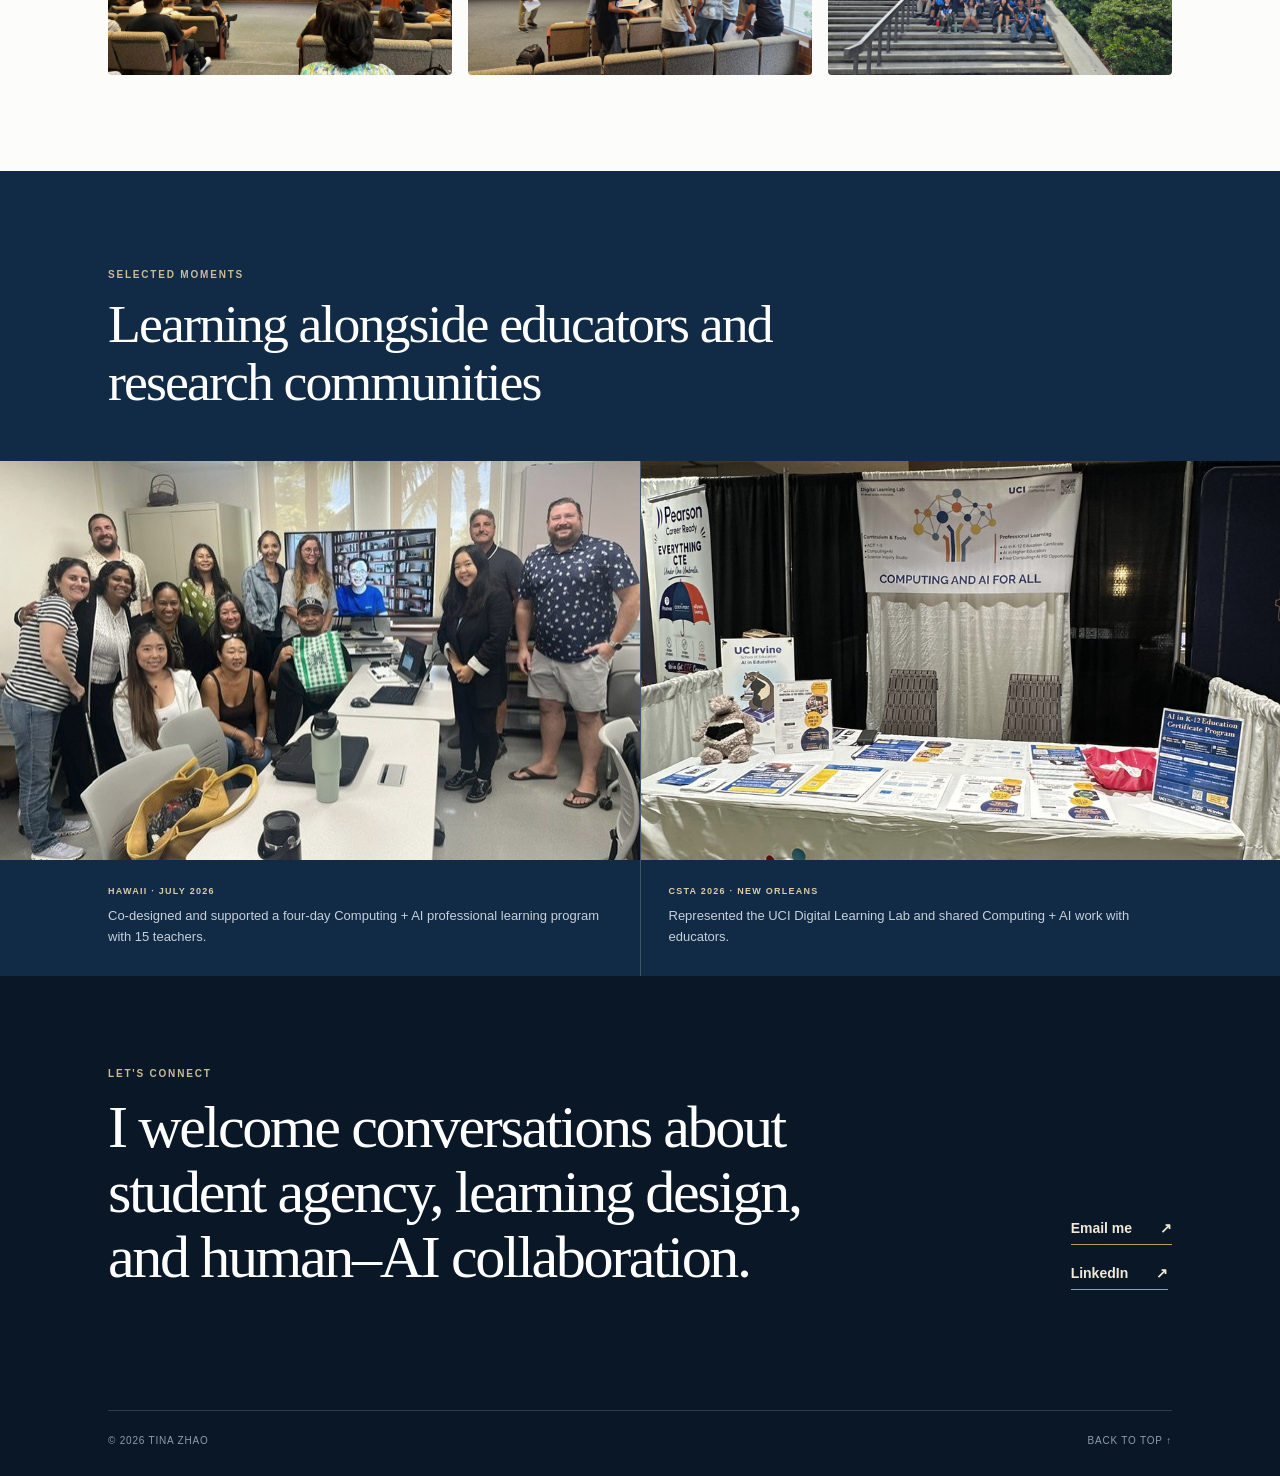
==== commit dddec874: "Lead homepage news with the presentation photo" ====
--- a/index.html
+++ b/index.html
@@ -1,4 +1,4 @@
 <!DOCTYPE html><html lang="en"><head><meta charSet="utf-8"/><meta name="viewport" content="width=device-width, initial-scale=1"/><link rel="preload" href="/tina-zhao.jpg" as="image"/><link rel="preload" href="/photos/hawaii-pd.jpg" as="image"/><link rel="preload" href="/photos/csta-booth.jpg" as="image"/><style>/*! tailwindcss v4.2.1 | MIT License | https://tailwindcss.com */
 @layer theme{:root,:host{--font-sans:ui-sans-serif, system-ui, sans-serif, "Apple Color Emoji", "Segoe UI Emoji", "Segoe UI Symbol", "Noto Color Emoji";--font-mono:ui-monospace, SFMono-Regular, Menlo, Monaco, Consolas, "Liberation Mono", "Courier New", monospace;--spacing:.25rem;--default-font-family:var(--font-sans);--default-mono-font-family:var(--font-mono)}}@layer base{*,:after,:before,::backdrop{box-sizing:border-box;border:0 solid;margin:0;padding:0}::file-selector-button{box-sizing:border-box;border:0 solid;margin:0;padding:0}html,:host{-webkit-text-size-adjust:100%;tab-size:4;line-height:1.5;font-family:var(--default-font-family,ui-sans-serif, system-ui, sans-serif, "Apple Color Emoji", "Segoe UI Emoji", "Segoe UI Symbol", "Noto Color Emoji");font-feature-settings:var(--default-font-feature-settings,normal);font-variation-settings:var(--default-font-variation-settings,normal);-webkit-tap-highlight-color:transparent}hr{height:0;color:inherit;border-top-width:1px}abbr:where([title]){-webkit-text-decoration:underline dotted;text-decoration:underline dotted}h1,h2,h3,h4,h5,h6{font-size:inherit;font-weight:inherit}a{color:inherit;-webkit-text-decoration:inherit;-webkit-text-decoration:inherit;-webkit-text-decoration:inherit;-webkit-text-decoration:inherit;text-decoration:inherit}b,strong{font-weight:bolder}code,kbd,samp,pre{font-family:var(--default-mono-font-family,ui-monospace, SFMono-Regular, Menlo, Monaco, Consolas, "Liberation Mono", "Courier New", monospace);font-feature-settings:var(--default-mono-font-feature-settings,normal);font-variation-settings:var(--default-mono-font-variation-settings,normal);font-size:1em}small{font-size:80%}sub,sup{vertical-align:baseline;font-size:75%;line-height:0;position:relative}sub{bottom:-.25em}sup{top:-.5em}table{text-indent:0;border-color:inherit;border-collapse:collapse}:-moz-focusring{outline:auto}progress{vertical-align:baseline}summary{display:list-item}ol,ul,menu{list-style:none}img,svg,video,canvas,audio,iframe,embed,object{vertical-align:middle;display:block}img,video{max-width:100%;height:auto}button,input,select,optgroup,textarea{font:inherit;font-feature-settings:inherit;font-variation-settings:inherit;letter-spacing:inherit;color:inherit;opacity:1;background-color:#0000;border-radius:0}::file-selector-button{font:inherit;font-feature-settings:inherit;font-variation-settings:inherit;letter-spacing:inherit;color:inherit;opacity:1;background-color:#0000;border-radius:0}:where(select:is([multiple],[size])) optgroup{font-weight:bolder}:where(select:is([multiple],[size])) optgroup option{padding-inline-start:20px}::file-selector-button{margin-inline-end:4px}::placeholder{opacity:1}@supports (not ((-webkit-appearance:-apple-pay-button))) or (contain-intrinsic-size:1px){::placeholder{color:currentColor}@supports (color:color-mix(in lab, red, red)){::placeholder{color:color-mix(in oklab, currentcolor 50%, transparent)}}}textarea{resize:vertical}::-webkit-search-decoration{-webkit-appearance:none}::-webkit-date-and-time-value{min-height:1lh;text-align:inherit}::-webkit-datetime-edit{display:inline-flex}::-webkit-datetime-edit-fields-wrapper{padding:0}::-webkit-datetime-edit{padding-block:0}::-webkit-datetime-edit-year-field{padding-block:0}::-webkit-datetime-edit-month-field{padding-block:0}::-webkit-datetime-edit-day-field{padding-block:0}::-webkit-datetime-edit-hour-field{padding-block:0}::-webkit-datetime-edit-minute-field{padding-block:0}::-webkit-datetime-edit-second-field{padding-block:0}::-webkit-datetime-edit-millisecond-field{padding-block:0}::-webkit-datetime-edit-meridiem-field{padding-block:0}::-webkit-calendar-picker-indicator{line-height:1}:-moz-ui-invalid{box-shadow:none}button,input:where([type=button],[type=reset],[type=submit]){appearance:button}::file-selector-button{appearance:button}::-webkit-inner-spin-button{height:auto}::-webkit-outer-spin-button{height:auto}[hidden]:where(:not([hidden=until-found])){display:none!important}}@layer components;@layer utilities{.relative{position:relative}.start{inset-inline-start:var(--spacing)}.table{display:table}}:root{--ink:#101827;--navy:#112a46;--water:#315e7c;--water-pale:#e9f0f5;--silver:#d8dee6;--silver-soft:#f3f5f7;--white:#fcfcfb;--gold:#b79a61;--gold-pale:#eee7d8;--muted:#5d6875;--line:#d9dee5}*{box-sizing:border-box}html{scroll-behavior:smooth}body{background:var(--white);color:var(--ink);-webkit-font-smoothing:antialiased;margin:0;font-family:Arial,Helvetica,sans-serif}a{color:inherit;text-decoration:none}img{width:100%;display:block}h1,h2,h3,p,figure{margin:0}.site-header{border-bottom:1px solid var(--line);z-index:20;-webkit-backdrop-filter:blur(12px);backdrop-filter:blur(12px);background:#fcfcfbf0;grid-template-columns:1fr auto 1fr;align-items:center;max-width:1160px;height:70px;margin:0 auto;padding:0 24px;display:grid;position:sticky;top:0}.site-name{letter-spacing:-.02em;font:600 19px/1 Georgia,serif}nav{color:#46515d;gap:34px;font-size:13px;display:flex}nav a:hover{color:var(--water)}nav a.active{color:var(--navy);font-weight:700}nav a.active:after{content:"";background:var(--gold);height:1px;margin-top:5px;display:block}.header-contact{border-bottom:1px solid var(--gold);justify-self:end;padding-bottom:3px;font-size:13px;font-weight:700}.hero{grid-template-columns:1.3fr .7fr;align-items:center;gap:clamp(60px,9vw,130px);max-width:1112px;min-height:660px;margin:0 auto;padding:86px 24px 96px;display:grid}.current-line{color:var(--water);letter-spacing:.12em;text-transform:uppercase;align-items:center;gap:10px;font-size:11px;font-weight:700;display:flex}.current-line span{background:var(--gold);width:8px;height:8px;box-shadow:0 0 0 5px var(--gold-pale);border-radius:50%}.current-line:hover{color:var(--navy)}h1{letter-spacing:-.055em;color:var(--navy);margin-top:22px;font:500 clamp(58px,7vw,88px)/1 Georgia,Times New Roman,serif}.hero-role{color:var(--water);margin-top:18px;font:400 clamp(18px,1.8vw,23px)/1.4 Georgia,serif}.hero-bio{max-width:650px;color:var(--muted);margin-top:27px;font-size:17px;line-height:1.72}.hero-links{align-items:center;gap:28px;margin-top:34px;font-size:13px;font-weight:700;display:flex}.hero-links a{align-items:center;gap:18px;display:inline-flex}.hero-links .primary-link{background:var(--navy);color:#fff;padding:15px 20px}.hero-photo{justify-self:end;width:min(100%,310px)}.hero-photo img{aspect-ratio:4/5;object-fit:cover;object-position:center 30%;filter:saturate(.72)contrast(1.02);box-shadow:14px 14px 0 var(--silver), 28px 28px 0 var(--gold-pale);border-radius:4px}.hero-photo figcaption{color:#78828d;letter-spacing:.12em;text-align:right;text-transform:uppercase;margin-top:42px;font-size:10px}.section{max-width:1112px;margin:0 auto;padding:96px 24px}.section-label{color:var(--gold);letter-spacing:.18em;text-transform:uppercase;font-size:10px;font-weight:800}.section-label.inverse{color:#cdbb96}.about{border-top:1px solid var(--line);grid-template-columns:140px 1fr;gap:40px;display:grid}.about-body>h2,.section-heading h2,.experience-section>div>h2,.moments-heading h2{letter-spacing:-.035em;color:var(--navy);font:400 clamp(36px,4.2vw,56px)/1.08 Georgia,serif}.about-grid{grid-template-columns:1.12fr .88fr;gap:70px;margin-top:42px;display:grid}.about-text{color:var(--muted);font-size:16px;line-height:1.72}.about-text p+p{margin-top:20px}.keyword-panel{background:var(--silver-soft);border-top:3px solid var(--silver);padding:26px}.keyword-panel>p{color:var(--water);letter-spacing:.15em;font-size:9px;font-weight:800}.keyword-list{flex-wrap:wrap;gap:8px;margin-top:18px;display:flex}.keyword-list span{border:1px solid var(--line);color:#46525f;background:#fff;padding:8px 10px;font-size:12px}.projects-section{background:var(--silver-soft);max-width:none;padding-left:max(24px,50vw - 532px);padding-right:max(24px,50vw - 532px)}.section-heading{grid-template-columns:1.05fr .95fr;align-items:end;gap:70px;display:grid}.section-heading h2{margin-top:13px}.section-heading>p{max-width:500px;color:var(--muted);font-size:15px;line-height:1.65}.project-list{border-top:1px solid #cfd5dc;margin-top:56px}.project{border-bottom:1px solid #cfd5dc;grid-template-columns:48px 1fr auto;align-items:start;gap:30px;padding:34px 0;display:grid}.project-number{color:var(--gold);font:400 18px/1 Georgia,serif}.project-status{color:var(--water);letter-spacing:.14em;font-size:9px;font-weight:800}.project h3{color:var(--navy);margin-top:9px;font:400 clamp(27px,2.8vw,38px)/1.1 Georgia,serif}.project-description{max-width:710px;color:var(--muted);margin-top:14px;font-size:15px;line-height:1.65}.project-meta{color:#78838e;letter-spacing:.04em;margin-top:14px;font-size:11px}.project-link{white-space:nowrap;color:var(--water);border-bottom:1px solid var(--water);margin-top:28px;padding-bottom:4px;font-size:12px;font-weight:700}.project-link.muted{color:#8a939c;border-color:#aeb5bc}.small-links{gap:20px;margin-top:18px;display:flex}.small-links a{color:var(--water);font-size:12px;font-weight:700}.background-section{scroll-margin-top:70px}.timeline{border-top:1px solid var(--line);margin-top:62px}.timeline article{border-bottom:1px solid var(--line);grid-template-columns:26px 165px 1fr;gap:22px;padding:30px 0;display:grid}.timeline-marker{position:relative}.timeline-marker:after{content:"";background:var(--silver);width:1px;position:absolute;top:18px;bottom:-48px;left:5px}.timeline article:last-child .timeline-marker:after{display:none}.timeline-marker span{border:2px solid var(--gold);background:var(--white);border-radius:50%;width:11px;height:11px;display:block}.timeline-period{color:#707b86;letter-spacing:.05em;text-transform:uppercase;font-size:11px}.timeline h3{color:var(--navy);font:400 24px/1.2 Georgia,serif}.current-badge{color:var(--water);background:var(--water-pale);letter-spacing:.12em;vertical-align:middle;margin-left:12px;padding:4px 6px;font:700 8px/1 Arial,sans-serif}.timeline-school{color:var(--water);margin-top:7px;font-size:13px}.timeline-detail{max-width:720px;color:var(--muted);margin-top:11px;font-size:14px;line-height:1.6}.experience-section{border-top:1px solid var(--line);grid-template-columns:.75fr 1.25fr;gap:90px;display:grid}.experience-section>div>h2{margin-top:13px}.compact-list{border-top:1px solid var(--line)}.compact-list article{border-bottom:1px solid var(--line);grid-template-columns:1fr auto;gap:24px;padding:22px 0;display:grid}.compact-list h3{color:var(--navy);font:400 19px/1.3 Georgia,serif}.compact-list p{color:var(--muted);margin-top:5px;font-size:12px;line-height:1.5}.experience-link{color:var(--water);border-bottom:1px solid #b9c8d2;margin-top:6px;font-size:12px;line-height:1.5;display:inline-block}.compact-list article>span{color:#78838e;letter-spacing:.06em;text-transform:uppercase;font-size:10px}.page-hero{border-bottom:1px solid var(--line);max-width:1112px;margin:0 auto;padding:108px 24px 88px}.page-hero h1{margin-top:18px}.page-hero>p:last-child{max-width:720px;color:var(--muted);margin-top:26px;font-size:17px;line-height:1.7}.compact-heading{grid-template-columns:1fr}.research-projects-section{padding-top:82px}.research-project-list{border-top:1px solid var(--line);margin-top:52px}.lab-affiliation{color:var(--navy);border-bottom:1px solid var(--line);align-items:center;gap:20px;padding:18px 0;font:400 18px/1.3 Georgia,serif;display:flex}.lab-affiliation span{color:var(--gold);letter-spacing:.14em;font:800 9px/1.2 Arial,sans-serif}.lab-affiliation.columbia{border-top:1px solid var(--line);margin-top:28px}.lab-affiliation:hover{color:var(--water)}.research-project{border-bottom:1px solid var(--line);grid-template-columns:48px 1fr auto;align-items:start;gap:30px;padding:38px 0;display:grid}.research-number{color:var(--gold);font:400 18px/1 Georgia,serif}.research-copy h3{color:var(--navy);letter-spacing:-.025em;margin-top:9px;font:400 clamp(28px,3vw,40px)/1.08 Georgia,serif}.project-affiliation{color:var(--water);margin-top:9px;font-size:13px;font-weight:700}.research-description{max-width:760px;color:var(--muted);margin-top:16px;font-size:15px;line-height:1.68}.project-contribution{color:#77828d;letter-spacing:.04em;margin-top:14px;font-size:11px;line-height:1.5}.past-section{background:var(--silver-soft)}.past-inner{max-width:1112px}.past-grid{grid-template-columns:1fr 1fr;gap:24px;margin-top:48px;display:grid}.past-grid article{background:var(--white);border-top:3px solid var(--silver);padding:30px}.past-period{color:var(--gold);letter-spacing:.13em;text-transform:uppercase;font-size:9px;font-weight:800}.past-grid h3{color:var(--navy);margin-top:17px;font:400 27px/1.18 Georgia,serif}.past-place{color:var(--water);margin-top:10px;font-size:12px;font-weight:700}.past-description{color:var(--muted);margin-top:18px;font-size:14px;line-height:1.65}.research-hero{padding-top:92px;padding-bottom:68px}.research-hero h1{max-width:820px;font-size:clamp(52px,6.2vw,76px)}.research-hero>p:last-of-type{max-width:790px}.research-keywords{flex-wrap:wrap;gap:8px;margin-top:30px;display:flex}.research-keywords span{border:1px solid var(--line);background:var(--silver-soft);color:#52606d;letter-spacing:.025em;padding:8px 11px;font-size:11px}.research-agenda-section{background:var(--silver-soft);border-top:1px solid var(--line);border-bottom:1px solid var(--line)}.research-agenda-inner{padding-top:76px;padding-bottom:76px}.research-agenda-intro{grid-template-columns:minmax(0,.9fr) minmax(320px,1.1fr);align-items:start;column-gap:clamp(50px,8vw,110px);display:grid}.research-agenda-intro .section-label{grid-column:1/-1;margin-bottom:18px}.research-agenda-intro h2{color:var(--navy);letter-spacing:-.035em;font:400 clamp(34px,4.2vw,52px)/1.08 Georgia,serif}.research-agenda-intro>p:last-child{max-width:590px;color:var(--muted);font-size:15px;line-height:1.75}.agency-moments{border-top:1px solid var(--line);border-bottom:1px solid var(--line);grid-template-columns:repeat(3,1fr);margin-top:48px;display:grid}.agency-moments article{padding:28px 28px 30px 0}.agency-moments article+article{border-left:1px solid var(--line);padding-left:28px}.agency-moments span{color:var(--gold);font:400 17px/1 Georgia,serif}.agency-moments h3{color:var(--navy);margin-top:15px;font:400 24px/1.15 Georgia,serif}.agency-moments p{color:var(--muted);margin-top:12px;font-size:13px;line-height:1.65}.research-approach{grid-template-columns:repeat(3,1fr);gap:28px;margin-top:28px;display:grid}.research-approach p{color:#66727e;font-size:12px;line-height:1.6}.research-approach strong{color:var(--water);font-weight:800}.long-term-goal{border-top:1px solid var(--line);max-width:850px;color:var(--navy);letter-spacing:-.012em;margin-top:38px;padding-top:28px;font:400 clamp(20px,2.4vw,27px)/1.45 Georgia,serif}.news-section{border-top:1px solid var(--line)}.news-item{margin-top:26px}.news-date{color:var(--muted);letter-spacing:.12em;font-size:10px}.news-item h2{color:var(--navy);margin:12px 0 18px;font:400 clamp(28px,3.4vw,40px)/1.15 Georgia,serif}.news-summary{max-width:850px;color:var(--muted);font-size:15px;line-height:1.8}.news-photos{grid-template-columns:repeat(3,minmax(0,1fr));gap:16px;margin-top:24px;display:grid}.news-photos img{aspect-ratio:16/9;object-fit:cover;border-radius:4px;width:100%;height:auto;display:block}@media (width<=650px){.news-photos{grid-template-columns:1fr}}.research-showcase{padding-top:78px}.research-section-heading{justify-content:space-between;align-items:end;gap:36px;display:flex}.research-section-heading h2{color:var(--navy);letter-spacing:-.035em;margin-top:12px;font:400 clamp(34px,4.2vw,52px)/1.08 Georgia,serif}.research-affiliation-link{border-bottom:1px solid var(--gold);color:var(--water);flex:none;padding-bottom:5px;font-size:12px;font-weight:700}.project-showcase-list{border-top:1px solid var(--line);margin-top:50px}.project-showcase{border-bottom:1px solid var(--line);grid-template-columns:minmax(320px,.92fr) minmax(0,1.08fr);align-items:center;gap:clamp(38px,6vw,72px);padding:54px 0;display:grid}.project-showcase:nth-child(2n) .project-visual{order:2}.project-visual a{background:var(--silver-soft);display:block;overflow:hidden}.project-visual img{aspect-ratio:4/3;object-fit:cover;transition:transform .45s}.project-visual a:hover img{transform:scale(1.018)}.project-visual figcaption{color:#818a94;letter-spacing:.08em;text-transform:uppercase;margin-top:11px;font-size:9px}.project-title-row{align-items:center;gap:14px;display:flex}.project-title-row>span{color:var(--gold);font:400 18px/1 Georgia,serif}.project-showcase-copy h3{color:var(--navy);letter-spacing:-.03em;margin-top:15px;font:400 clamp(31px,3.4vw,45px)/1.08 Georgia,serif}.project-summary,.project-role{color:var(--muted);margin-top:18px;font-size:14px;line-height:1.72}.project-role{margin-top:13px}.project-role strong{color:var(--ink);font-weight:700}.project-meta-line{color:#74808b;letter-spacing:.055em;text-transform:uppercase;margin-top:17px;font-size:10px;line-height:1.5}.project-actions{flex-wrap:wrap;gap:10px 22px;margin-top:24px;display:flex}.project-actions a,.case-study-overview a,.text-link{color:var(--water);border-bottom:1px solid #aabdc9;padding-bottom:4px;font-size:12px;font-weight:700}.previous-projects-section{background:var(--silver-soft)}.previous-projects-inner{max-width:1160px}.human-ai-case-study{background:var(--white);border-top:3px solid var(--silver);margin-top:50px;padding:clamp(30px,5vw,58px);box-shadow:0 16px 42px #112a4612}.case-study-intro{grid-template-columns:.9fr 1.1fr;gap:clamp(36px,6vw,72px);display:grid}.case-study-heading h3,.tef-copy h3{color:var(--navy);letter-spacing:-.035em;margin-top:14px;font:400 clamp(32px,4vw,49px)/1.08 Georgia,serif}.case-study-overview>p{color:var(--muted);font-size:15px;line-height:1.75}.case-study-overview>a{margin-top:22px;display:inline-block}.study-metrics{border-top:1px solid var(--line);border-bottom:1px solid var(--line);grid-template-columns:repeat(4,1fr);margin-top:46px;padding:26px 0;display:grid}.study-metrics div{border-left:1px solid var(--line);padding:0 22px}.study-metrics div:first-child{border-left:0;padding-left:0}.study-metrics strong{color:var(--navy);font:400 32px/1 Georgia,serif;display:block}.study-metrics span{color:#77828d;text-transform:uppercase;letter-spacing:.07em;margin-top:8px;font-size:10px;line-height:1.4;display:block}.methodology-block{grid-template-columns:.72fr 1.28fr;gap:clamp(42px,7vw,86px);padding:58px 0 10px;display:grid}.methodology-heading h4,.case-study-output h4{color:var(--navy);letter-spacing:-.02em;margin-top:12px;font:400 29px/1.16 Georgia,serif}.methodology-heading>p:last-child,.case-study-output>p:not(.section-label){color:var(--muted);margin-top:17px;font-size:14px;line-height:1.7}.methodology-steps{border-top:1px solid var(--line);margin:0;padding:0;list-style:none}.methodology-steps li{border-bottom:1px solid var(--line);grid-template-columns:32px 1fr;gap:17px;padding:21px 0;display:grid}.methodology-steps li>span{color:var(--gold);font:400 15px/1.4 Georgia,serif}.methodology-steps h5{color:var(--navy);font:400 18px/1.25 Georgia,serif}.methodology-steps p{color:var(--muted);margin-top:7px;font-size:13px;line-height:1.65}.case-study-figure-row{border-top:1px solid var(--line);grid-template-columns:1.25fr .75fr;align-items:center;gap:clamp(34px,5vw,62px);margin-top:52px;padding-top:46px;display:grid}.codebook-figure{min-width:0}.codebook-figure img{border:1px solid var(--line);background:#fff}.codebook-figure figcaption{color:#78838e;max-width:680px;margin-top:12px;font-size:10px;line-height:1.55}.proposal-note{border-top:1px solid var(--line);padding-top:16px}.tef-case-study{background:var(--white);border-top:3px solid var(--gold-pale);margin-top:34px;padding:clamp(28px,4.5vw,50px);box-shadow:0 16px 42px #112a460d}.tef-case-intro{grid-template-columns:.9fr 1.1fr;align-items:center;gap:clamp(36px,6vw,72px);display:grid}.tef-visual{min-width:0}.tef-visual a{display:block;overflow:hidden}.tef-visual img{aspect-ratio:4/4.5;object-fit:cover;min-height:400px}.tef-visual figcaption{color:#8a929b;margin-top:10px;font-size:9px;line-height:1.45}.tef-copy h3{font-size:clamp(31px,3.8vw,45px)}.tef-copy>p:not(.project-status):not(.project-affiliation){color:var(--muted);margin-top:17px;font-size:14px;line-height:1.7}.tef-copy .text-link{margin-top:23px;display:inline-block}.tef-metrics strong{font-size:30px}.tef-metrics div:nth-child(3) strong{font-size:20px;line-height:1.2}.tef-methodology{padding-bottom:48px}.tef-results{border-top:1px solid var(--line);grid-template-columns:1fr 1fr;gap:clamp(36px,6vw,72px);padding-top:42px;display:grid}.tef-results h4{color:var(--navy);letter-spacing:-.02em;margin-top:12px;font:400 27px/1.18 Georgia,serif}.tef-results>div>p:last-child{color:var(--muted);margin-top:15px;font-size:14px;line-height:1.7}.cv-hero{grid-template-columns:1fr auto;align-items:end;column-gap:60px;display:grid}.cv-hero .section-label,.cv-hero h1,.cv-hero>p{grid-column:1}.cv-actions{flex-direction:column;grid-area:1/2/5;align-items:flex-start;gap:16px;display:flex}.cv-actions a{min-height:46px;color:var(--water);border:1px solid var(--silver);align-items:center;padding:0 18px;font-size:13px;font-weight:700;display:inline-flex}.cv-actions .primary-link{background:var(--navy);border-color:var(--navy);color:#fff}.cv-viewer-section{background:var(--silver-soft);padding:56px max(24px,50vw - 532px) 100px}.cv-viewer{border:1px solid var(--line);background:#fff;width:100%;height:min(1100px,125vw);min-height:720px;display:block;box-shadow:0 16px 40px #112a461a}.cv-viewer p{color:var(--muted);padding:30px}.cv-viewer p a{color:var(--water);border-bottom:1px solid}.moments-section{background:var(--navy);color:#fff}.moments-heading{padding-bottom:50px}.moments-heading h2{color:#fff;max-width:820px;margin-top:13px}.moments-grid{background:#fff3;grid-template-columns:1fr 1fr;gap:1px;display:grid}.moments-grid figure{background:var(--navy)}.moments-grid img{aspect-ratio:16/10;object-fit:cover;filter:saturate(.82)}.moments-grid figcaption{color:#c8d0d8;min-height:116px;padding:24px max(24px,50vw - 532px);font-size:13px;line-height:1.6}.moments-grid figure:first-child figcaption{padding-right:28px}.moments-grid figure:last-child figcaption{padding-left:28px;padding-right:max(24px,50vw - 532px)}.moments-grid figcaption span{color:#dbcba9;letter-spacing:.14em;margin-bottom:7px;font-size:9px;font-weight:800;display:block}footer{color:#fff;background:#091727;grid-template-columns:1fr auto;align-items:end;gap:60px;padding:90px max(24px,50vw - 532px) 28px;display:grid}footer h2{letter-spacing:-.04em;max-width:760px;margin-top:14px;font:400 clamp(34px,4.7vw,61px)/1.08 Georgia,serif}.footer-actions{flex-direction:column;align-items:flex-start;gap:18px;display:flex}.footer-actions a{border-bottom:1px solid var(--gold);color:#f1e8d6;padding-bottom:5px;font-size:14px;font-weight:700}.footer-actions a span{margin-left:24px}.footer-bottom{color:#8f9dac;letter-spacing:.08em;text-transform:uppercase;border-top:1px solid #ffffff26;grid-column:1/-1;justify-content:space-between;margin-top:60px;padding-top:22px;font-size:10px;display:flex}@media (width<=850px){.site-header{grid-template-columns:1fr auto;row-gap:12px;height:auto;min-height:70px;padding-top:15px;padding-bottom:12px}nav{grid-area:2/1/auto/-1;gap:24px;padding-bottom:2px;display:flex;overflow-x:auto}.hero{grid-template-columns:1fr;min-height:auto}.hero-photo{justify-self:start;width:min(76vw,320px);margin-top:20px}.about{grid-template-columns:1fr;gap:20px}.about-grid,.section-heading,.experience-section{grid-template-columns:1fr;gap:34px}.project{grid-template-columns:36px 1fr}.project-link{grid-column:2;justify-self:start;margin-top:0}.research-project{grid-template-columns:36px 1fr}.research-project .project-link{grid-column:2}.past-grid{grid-template-columns:1fr}.research-agenda-intro{grid-template-columns:1fr;gap:20px}.agency-moments{grid-template-columns:1fr}.agency-moments article{padding:26px 0}.agency-moments article+article{border-top:1px solid var(--line);border-left:0;padding-left:0}.research-approach{grid-template-columns:1fr;gap:14px}.project-showcase,.case-study-intro,.methodology-block,.case-study-figure-row,.tef-case-intro,.tef-results{grid-template-columns:1fr}.project-showcase:nth-child(2n) .project-visual{order:0}.project-showcase{gap:30px}.study-metrics{grid-template-columns:repeat(2,1fr);row-gap:24px}.study-metrics div:nth-child(3){border-left:0;padding-left:0}.case-study-output{max-width:660px}.tef-visual img{aspect-ratio:16/10;min-height:330px}.cv-hero{grid-template-columns:1fr}.cv-actions{flex-direction:row;grid-area:auto/1;margin-top:28px}.moments-grid{grid-template-columns:1fr}.moments-grid figure:first-child figcaption,.moments-grid figure:last-child figcaption{padding:24px}}@media (width<=590px){.site-header{height:auto;padding:14px 18px 11px}nav{gap:18px;font-size:12px}.hero,.section{padding-left:20px;padding-right:20px}.hero{padding-top:62px;padding-bottom:82px}h1{font-size:58px}.hero-role{font-size:19px}.hero-links{flex-direction:column;align-items:flex-start}.about-grid{gap:30px}.project,.research-project{grid-template-columns:28px 1fr;gap:16px}.lab-affiliation{flex-direction:column;align-items:flex-start;gap:7px}.project h3{font-size:28px}.research-copy h3{font-size:29px}.small-links{flex-direction:column;gap:9px}.timeline article{grid-template-columns:18px 1fr;gap:14px}.timeline-period,.timeline article>div:last-child{grid-column:2}.compact-list article{grid-template-columns:1fr;gap:10px}.page-hero{padding:76px 20px 62px}.page-hero h1{font-size:54px}.research-hero h1{font-size:48px}.research-section-heading{flex-direction:column;align-items:flex-start}.research-agenda-inner{padding-top:62px;padding-bottom:62px}.research-showcase{padding-top:66px}.project-showcase{padding:42px 0}.project-title-row{align-items:flex-start}.project-showcase-copy h3{font-size:34px}.human-ai-case-study{padding:26px 20px}.case-study-heading h3,.tef-copy h3{font-size:34px}.study-metrics{column-gap:0}.study-metrics div{padding:0 12px}.study-metrics strong{font-size:27px}.methodology-block{padding-top:46px}.case-study-figure-row{margin-top:42px;padding-top:38px}.tef-case-study{padding:24px 20px}.tef-visual img{min-height:240px}.cv-actions{flex-direction:column}.cv-viewer-section{padding-left:12px;padding-right:12px}.cv-viewer{height:145vw;min-height:600px}footer{grid-template-columns:1fr;padding-left:20px;padding-right:20px}.footer-actions{justify-self:start}}@media (prefers-reduced-motion:reduce){html{scroll-behavior:auto}}
 </style><title>Tina Zhao — Learning, Agency &amp; Human–AI Collaboration</title><meta name="description" content="Research on student agency and self-regulated learning in AI-supported K–12 STEM and computing."/><meta property="og:title" content="Tina Zhao — Learning, Agency &amp; Human–AI Collaboration"/><meta property="og:description" content="Research on student agency and self-regulated learning in AI-supported K–12 STEM and computing."/><meta property="og:type" content="website"/><meta property="og:image" content="https://tianqizhaotina.github.io/og-ai-education.png"/><meta property="og:image:width" content="1200"/><meta property="og:image:height" content="630"/><meta property="og:image:alt" content="Tina Zhao — Learning, Agency &amp; Human–AI Collaboration"/><meta name="twitter:card" content="summary_large_image"/><meta name="twitter:title" content="Tina Zhao — Learning, Agency &amp; Human–AI Collaboration"/><meta name="twitter:description" content="Research on student agency and self-regulated learning in AI-supported K–12 STEM and computing."/><meta name="twitter:image" content="https://tianqizhaotina.github.io/og-ai-education.png"/>
-</head><body><main id="top"><header class="site-header"><a class="site-name" href="/">Tina Zhao</a><nav aria-label="Main navigation"><a class="active" href="/">Home</a><a class="" href="/research">Research Projects</a><a class="" href="/cv">CV</a></nav><a class="header-contact" href="mailto:tianqz26@uci.edu?subject=For%20Tina%20Zhao">Contact</a></header><section class="hero"><div class="hero-copy"><a class="current-line" href="https://www.digitallearninglab.org/" target="_blank" rel="noreferrer"><span></span> Research Associate @ UC Irvine Digital Learning Lab ↗</a><h1>Tina Zhao</h1><p class="hero-role">Student agency · human–AI collaboration · learning design</p><p class="hero-bio">I study how students exercise agency when AI becomes a collaborator in learning—how they set goals, plan and delegate work, monitor progress, evaluate AI contributions, and remain responsible for the direction of their learning.</p><div class="hero-links"><a class="primary-link" href="/research">View research projects <span>→</span></a><a href="/cv">View CV <span>↗</span></a></div></div><figure class="hero-photo"><img src="/tina-zhao.jpg" alt="Tina Zhao"/><figcaption>Irvine, California</figcaption></figure></section><section class="section about" id="about"><div class="section-label">ABOUT ME</div><div class="about-body"><h2>Designing AI-supported learning environments for student agency.</h2><div class="about-grid"><div class="about-text"><p>My research focuses on cultivating meaningful student agency in K–12 project-based STEM and computing. Drawing on self-regulated learning, I examine how students initiate, negotiate, share, delegate, and reclaim decision-making authority as they work with AI.</p><p>I connect this research with curriculum and learning-environment design. My longer-term goal is to develop design principles that help students use AI strategically while becoming more self-directed and intellectually independent learners.</p></div><aside class="keyword-panel"><p>AREAS I CARE ABOUT</p><div class="keyword-list"><span>Student Agency</span><span>Human–AI Collaboration</span><span>Self-Regulated Learning</span><span>Self-Directed Learning</span><span>AI-Supported Learning Environments</span><span>K–12 STEM &amp; Computing</span></div></aside></div></div></section><section class="section background-section" id="background"><div class="section-heading"><div><p class="section-label">EDUCATION &amp; BACKGROUND</p><h2>My learning journey</h2></div><p>Education gave me the questions, learning analytics gave me ways to investigate them, and instructional design keeps the work grounded in practice.</p></div><div class="timeline"><article><div class="timeline-marker"><span></span></div><p class="timeline-period">Mar 2026 — Present</p><div><h3>Research Associate<span class="current-badge">CURRENT</span></h3><p class="timeline-school">Digital Learning Lab · University of California, Irvine</p><p class="timeline-detail">Working across K–12 AI curriculum, teacher professional learning, and research on student–AI interaction.</p></div></article><article><div class="timeline-marker"><span></span></div><p class="timeline-period">Sep 2024 — Feb 2026</p><div><h3>M.S. in Learning Analytics</h3><p class="timeline-school">Teachers College, Columbia University · New York</p><p class="timeline-detail">Studied learning analytics, educational data, research methods, and human–AI co-design. GPA: 3.92/4.00.</p></div></article><article><div class="timeline-marker"><span></span></div><p class="timeline-period">Sep 2021 — Jun 2024</p><div><h3>B.Sc. in Education</h3><p class="timeline-school">University of Manchester · United Kingdom</p><p class="timeline-detail">Studied education, teaching, and research methods; completed a qualitative dissertation on university teaching practice.</p></div></article></div></section><section class="section experience-section"><div><p class="section-label">RESEARCH, TEACHING &amp; MENTORING</p><h2>Selected experience</h2></div><div class="compact-list"><article><div><h3>Research Associate · Human–AI Co-Design</h3><a class="experience-link" href="https://www.tc.columbia.edu/centers/learning-analytics-lab/" target="_blank" rel="noreferrer">Learning Analytics Lab · Teachers College, Columbia University · with Yasemin Gulbahar<!-- --> ↗</a></div><span>Dec 2025 — Jun 2026</span></article><article><div><h3>Mathematics Curriculum Designer &amp; Instructor</h3><p>Think Academy</p></div><span>Mar 2026 — Present</span></article><article><div><h3>STEM Instructor &amp; Curriculum Designer</h3><p>NORY · New York</p></div><span>May 2025 — Aug 2025</span></article><article><div><h3>After-School Activity Designer &amp; Educational Mentor</h3><p>ReachOut Society · Manchester</p></div><span>2023 — 2024</span></article></div></section><section class="section news-section" id="news"><p class="section-label">NEWS &amp; UPDATES</p><article class="news-item"><p class="news-date">OCTOBER 2026</p><h2>Career Discovery Lab at UC Irvine</h2><p class="news-summary">I designed a career exploration activity for middle-school students visiting UCI on a field trip. Through a Career Marketplace, peer conversations, and a “Build a Career of 2035” challenge, students explored new possibilities and connected their interests with future careers in AI, science, and technology.</p><div class="news-photos"><img src="/research/career-discovery-activity.jpg" width="1600" height="901" loading="lazy" alt="Students exploring career zones with activity sheets"/><img src="/research/career-discovery-workshop.jpg" width="1600" height="901" loading="lazy" alt="Introducing the Career Discovery activity during the UCI field trip"/><img src="/research/career-discovery-group.jpg" width="1600" height="901" loading="lazy" alt="Students and facilitators together on the UCI campus"/></div></article></section><section class="moments-section" id="moments"><div class="section moments-heading"><p class="section-label inverse">SELECTED MOMENTS</p><h2>Learning alongside educators and research communities</h2></div><div class="moments-grid"><figure><img src="/photos/hawaii-pd.jpg" alt="Computing and AI for All professional learning group in Hawaii"/><figcaption><span>HAWAII · JULY 2026</span>Co-designed and supported a four-day Computing + AI professional learning program with 15 teachers.</figcaption></figure><figure><img src="/photos/csta-booth.jpg" alt="Computing and AI for All and CreatiCode booth at CSTA 2026"/><figcaption><span>CSTA 2026 · NEW ORLEANS</span>Represented the UCI Digital Learning Lab and shared Computing + AI work with educators.</figcaption></figure></div></section><footer id="contact"><div><p class="section-label inverse">LET&#x27;S CONNECT</p><h2>I welcome conversations about student agency, learning design, and human–AI collaboration.</h2></div><div class="footer-actions"><a href="mailto:tianqz26@uci.edu?subject=For%20Tina%20Zhao" aria-label="Email Tina Zhao">Email me <span>↗</span></a><a href="https://www.linkedin.com/in/tina-zhao-0961a125a/" target="_blank" rel="noreferrer" aria-label="Tina Zhao on LinkedIn">LinkedIn <span>↗</span></a></div><div class="footer-bottom"><span>© <!-- -->2026<!-- --> Tina Zhao</span><a href="#top">Back to top ↑</a></div></footer></main></body></html>+</head><body><main id="top"><header class="site-header"><a class="site-name" href="/">Tina Zhao</a><nav aria-label="Main navigation"><a class="active" href="/">Home</a><a class="" href="/research">Research Projects</a><a class="" href="/cv">CV</a></nav><a class="header-contact" href="mailto:tianqz26@uci.edu?subject=For%20Tina%20Zhao">Contact</a></header><section class="hero"><div class="hero-copy"><a class="current-line" href="https://www.digitallearninglab.org/" target="_blank" rel="noreferrer"><span></span> Research Associate @ UC Irvine Digital Learning Lab ↗</a><h1>Tina Zhao</h1><p class="hero-role">Student agency · human–AI collaboration · learning design</p><p class="hero-bio">I study how students exercise agency when AI becomes a collaborator in learning—how they set goals, plan and delegate work, monitor progress, evaluate AI contributions, and remain responsible for the direction of their learning.</p><div class="hero-links"><a class="primary-link" href="/research">View research projects <span>→</span></a><a href="/cv">View CV <span>↗</span></a></div></div><figure class="hero-photo"><img src="/tina-zhao.jpg" alt="Tina Zhao"/><figcaption>Irvine, California</figcaption></figure></section><section class="section about" id="about"><div class="section-label">ABOUT ME</div><div class="about-body"><h2>Designing AI-supported learning environments for student agency.</h2><div class="about-grid"><div class="about-text"><p>My research focuses on cultivating meaningful student agency in K–12 project-based STEM and computing. Drawing on self-regulated learning, I examine how students initiate, negotiate, share, delegate, and reclaim decision-making authority as they work with AI.</p><p>I connect this research with curriculum and learning-environment design. My longer-term goal is to develop design principles that help students use AI strategically while becoming more self-directed and intellectually independent learners.</p></div><aside class="keyword-panel"><p>AREAS I CARE ABOUT</p><div class="keyword-list"><span>Student Agency</span><span>Human–AI Collaboration</span><span>Self-Regulated Learning</span><span>Self-Directed Learning</span><span>AI-Supported Learning Environments</span><span>K–12 STEM &amp; Computing</span></div></aside></div></div></section><section class="section background-section" id="background"><div class="section-heading"><div><p class="section-label">EDUCATION &amp; BACKGROUND</p><h2>My learning journey</h2></div><p>Education gave me the questions, learning analytics gave me ways to investigate them, and instructional design keeps the work grounded in practice.</p></div><div class="timeline"><article><div class="timeline-marker"><span></span></div><p class="timeline-period">Mar 2026 — Present</p><div><h3>Research Associate<span class="current-badge">CURRENT</span></h3><p class="timeline-school">Digital Learning Lab · University of California, Irvine</p><p class="timeline-detail">Working across K–12 AI curriculum, teacher professional learning, and research on student–AI interaction.</p></div></article><article><div class="timeline-marker"><span></span></div><p class="timeline-period">Sep 2024 — Feb 2026</p><div><h3>M.S. in Learning Analytics</h3><p class="timeline-school">Teachers College, Columbia University · New York</p><p class="timeline-detail">Studied learning analytics, educational data, research methods, and human–AI co-design. GPA: 3.92/4.00.</p></div></article><article><div class="timeline-marker"><span></span></div><p class="timeline-period">Sep 2021 — Jun 2024</p><div><h3>B.Sc. in Education</h3><p class="timeline-school">University of Manchester · United Kingdom</p><p class="timeline-detail">Studied education, teaching, and research methods; completed a qualitative dissertation on university teaching practice.</p></div></article></div></section><section class="section experience-section"><div><p class="section-label">RESEARCH, TEACHING &amp; MENTORING</p><h2>Selected experience</h2></div><div class="compact-list"><article><div><h3>Research Associate · Human–AI Co-Design</h3><a class="experience-link" href="https://www.tc.columbia.edu/centers/learning-analytics-lab/" target="_blank" rel="noreferrer">Learning Analytics Lab · Teachers College, Columbia University · with Yasemin Gulbahar<!-- --> ↗</a></div><span>Dec 2025 — Jun 2026</span></article><article><div><h3>Mathematics Curriculum Designer &amp; Instructor</h3><p>Think Academy</p></div><span>Mar 2026 — Present</span></article><article><div><h3>STEM Instructor &amp; Curriculum Designer</h3><p>NORY · New York</p></div><span>May 2025 — Aug 2025</span></article><article><div><h3>After-School Activity Designer &amp; Educational Mentor</h3><p>ReachOut Society · Manchester</p></div><span>2023 — 2024</span></article></div></section><section class="section news-section" id="news"><p class="section-label">NEWS &amp; UPDATES</p><article class="news-item"><p class="news-date">OCTOBER 2026</p><h2>Career Discovery Lab at UC Irvine</h2><p class="news-summary">I designed a career exploration activity for middle-school students visiting UCI on a field trip. Through a Career Marketplace, peer conversations, and a “Build a Career of 2035” challenge, students explored new possibilities and connected their interests with future careers in AI, science, and technology.</p><div class="news-photos"><img src="/research/career-discovery-workshop.jpg" width="1600" height="1200" loading="lazy" alt="Tina presenting Future Me: Careers You Didn’t Know Existed to students during the UCI field trip"/><img src="/research/career-discovery-activity.jpg" width="1600" height="901" loading="lazy" alt="Students exploring career zones with activity sheets"/><img src="/research/career-discovery-group.jpg" width="1600" height="901" loading="lazy" alt="Students and facilitators together on the UCI campus"/></div></article></section><section class="moments-section" id="moments"><div class="section moments-heading"><p class="section-label inverse">SELECTED MOMENTS</p><h2>Learning alongside educators and research communities</h2></div><div class="moments-grid"><figure><img src="/photos/hawaii-pd.jpg" alt="Computing and AI for All professional learning group in Hawaii"/><figcaption><span>HAWAII · JULY 2026</span>Co-designed and supported a four-day Computing + AI professional learning program with 15 teachers.</figcaption></figure><figure><img src="/photos/csta-booth.jpg" alt="Computing and AI for All and CreatiCode booth at CSTA 2026"/><figcaption><span>CSTA 2026 · NEW ORLEANS</span>Represented the UCI Digital Learning Lab and shared Computing + AI work with educators.</figcaption></figure></div></section><footer id="contact"><div><p class="section-label inverse">LET&#x27;S CONNECT</p><h2>I welcome conversations about student agency, learning design, and human–AI collaboration.</h2></div><div class="footer-actions"><a href="mailto:tianqz26@uci.edu?subject=For%20Tina%20Zhao" aria-label="Email Tina Zhao">Email me <span>↗</span></a><a href="https://www.linkedin.com/in/tina-zhao-0961a125a/" target="_blank" rel="noreferrer" aria-label="Tina Zhao on LinkedIn">LinkedIn <span>↗</span></a></div><div class="footer-bottom"><span>© <!-- -->2026<!-- --> Tina Zhao</span><a href="#top">Back to top ↑</a></div></footer></main></body></html>
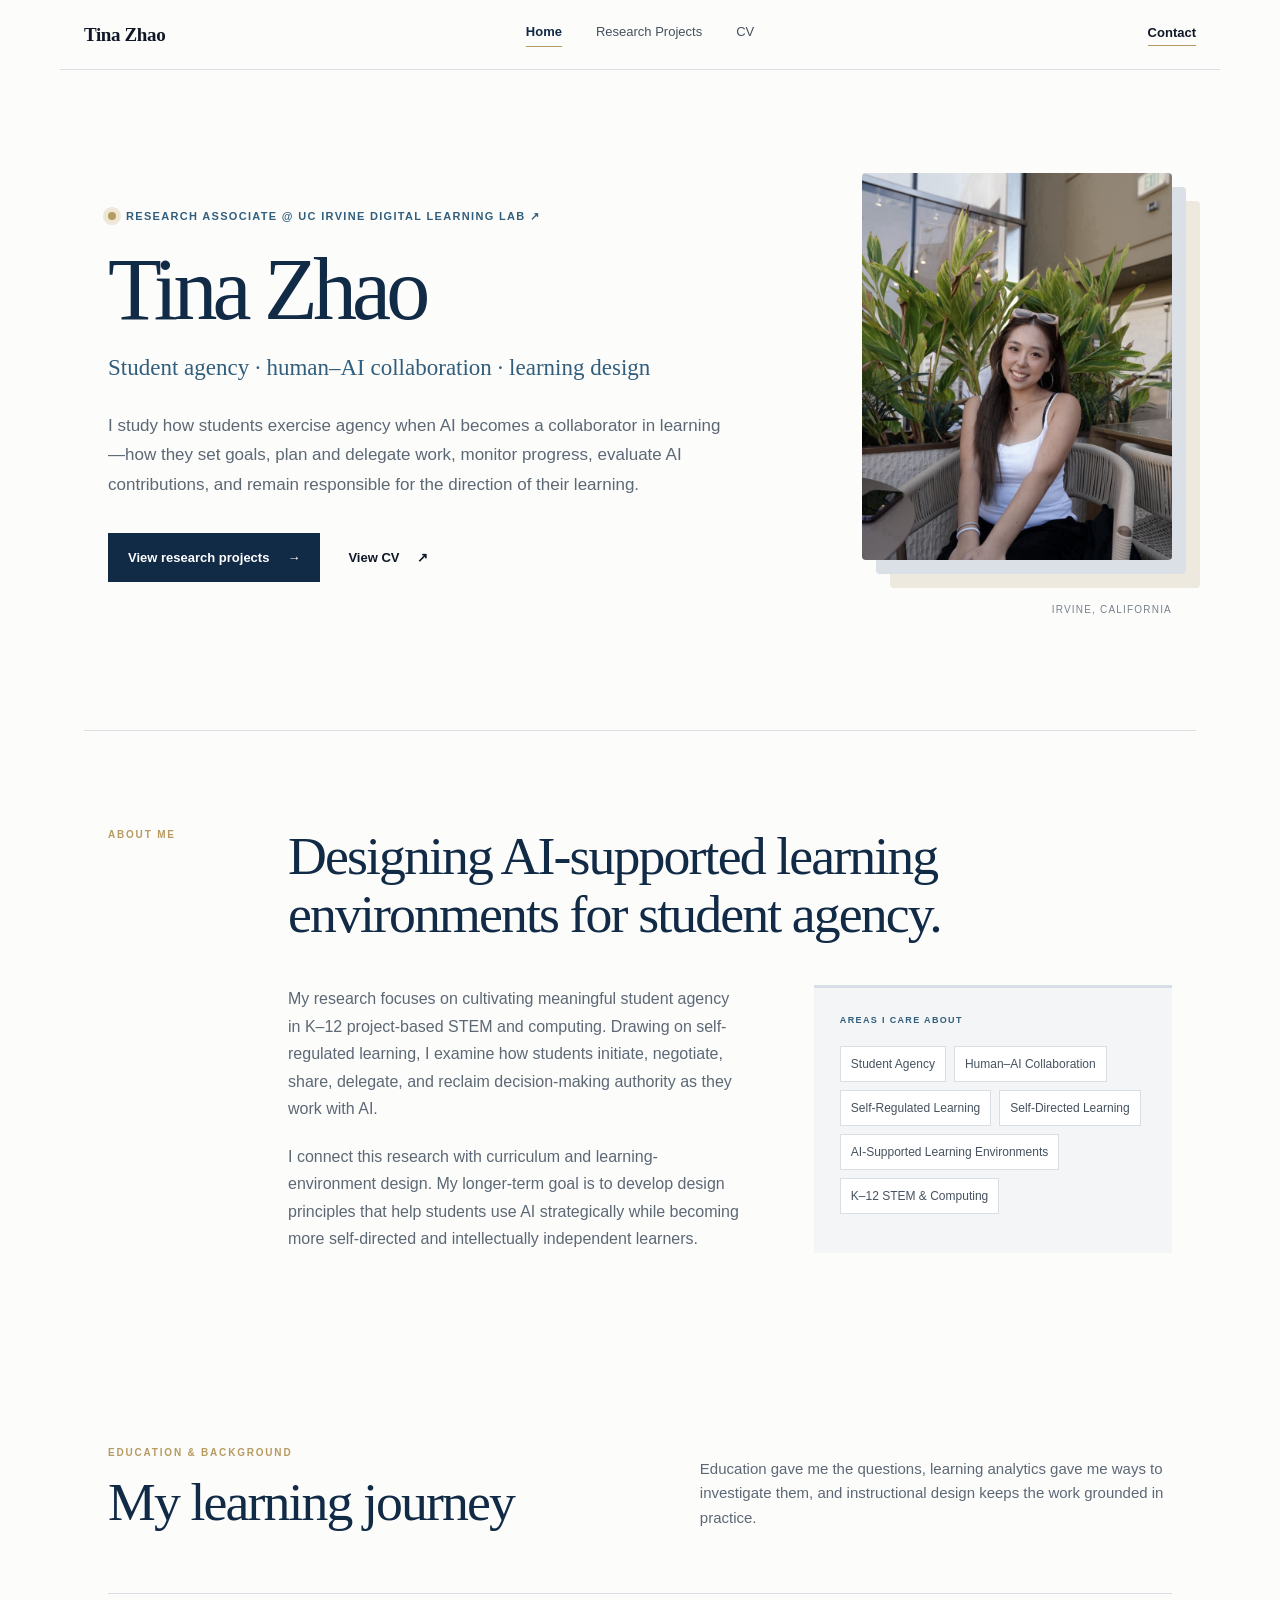
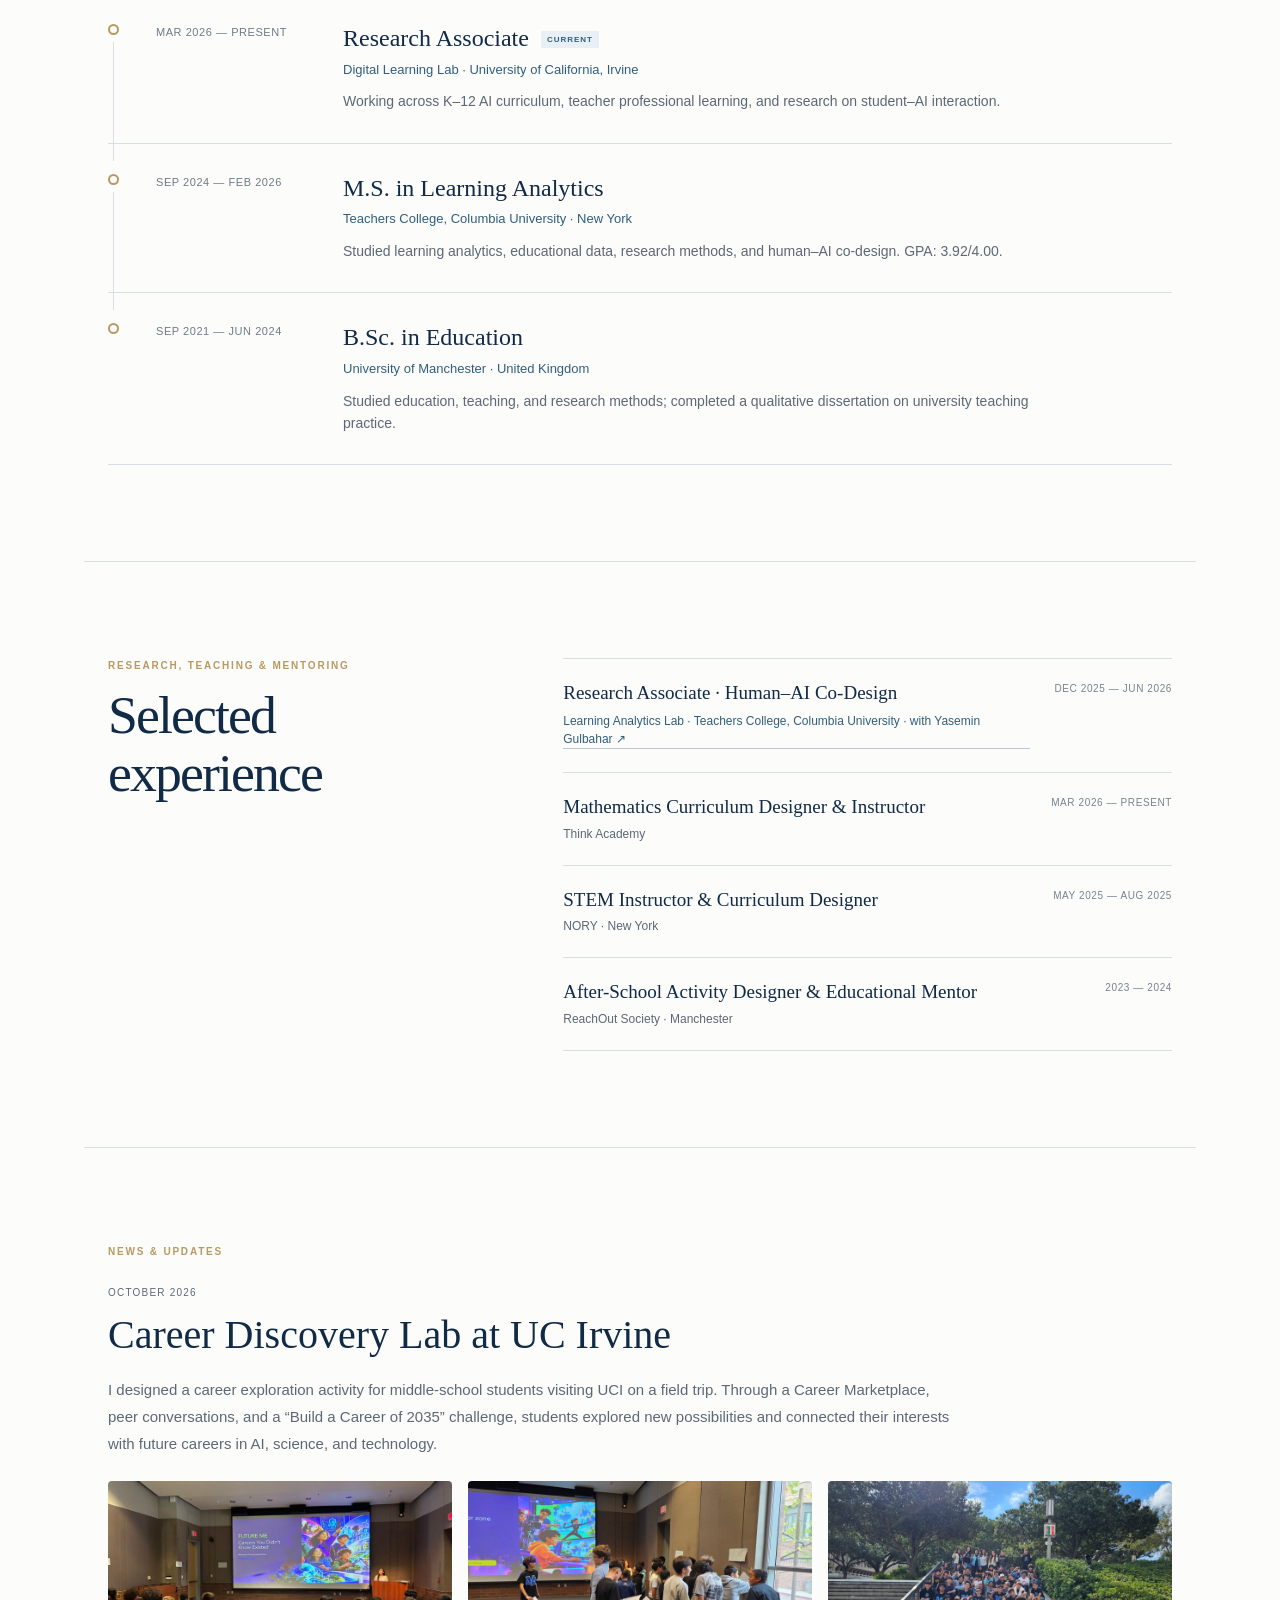
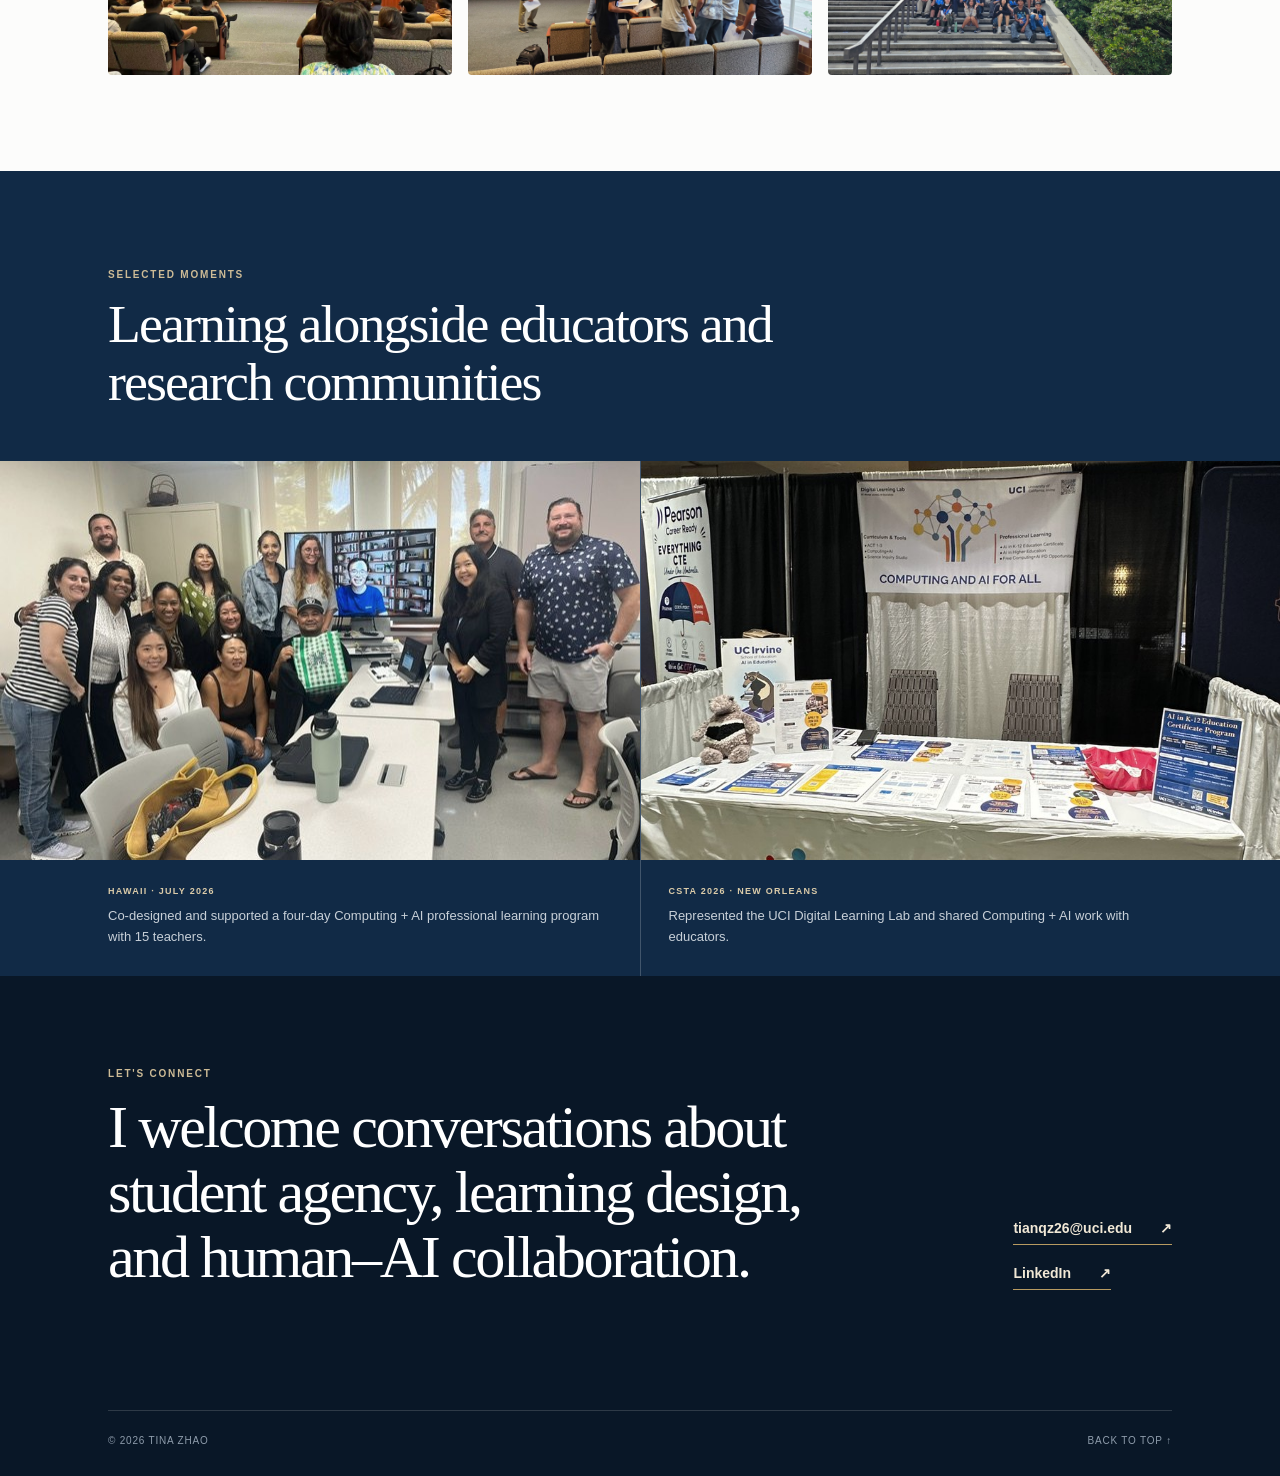
==== commit 113f67a7: "Fix homepage Contact navigation and show email address" ====
--- a/index.html
+++ b/index.html
@@ -1,4 +1,4 @@
 <!DOCTYPE html><html lang="en"><head><meta charSet="utf-8"/><meta name="viewport" content="width=device-width, initial-scale=1"/><link rel="preload" href="/tina-zhao.jpg" as="image"/><link rel="preload" href="/photos/hawaii-pd.jpg" as="image"/><link rel="preload" href="/photos/csta-booth.jpg" as="image"/><style>/*! tailwindcss v4.2.1 | MIT License | https://tailwindcss.com */
 @layer theme{:root,:host{--font-sans:ui-sans-serif, system-ui, sans-serif, "Apple Color Emoji", "Segoe UI Emoji", "Segoe UI Symbol", "Noto Color Emoji";--font-mono:ui-monospace, SFMono-Regular, Menlo, Monaco, Consolas, "Liberation Mono", "Courier New", monospace;--spacing:.25rem;--default-font-family:var(--font-sans);--default-mono-font-family:var(--font-mono)}}@layer base{*,:after,:before,::backdrop{box-sizing:border-box;border:0 solid;margin:0;padding:0}::file-selector-button{box-sizing:border-box;border:0 solid;margin:0;padding:0}html,:host{-webkit-text-size-adjust:100%;tab-size:4;line-height:1.5;font-family:var(--default-font-family,ui-sans-serif, system-ui, sans-serif, "Apple Color Emoji", "Segoe UI Emoji", "Segoe UI Symbol", "Noto Color Emoji");font-feature-settings:var(--default-font-feature-settings,normal);font-variation-settings:var(--default-font-variation-settings,normal);-webkit-tap-highlight-color:transparent}hr{height:0;color:inherit;border-top-width:1px}abbr:where([title]){-webkit-text-decoration:underline dotted;text-decoration:underline dotted}h1,h2,h3,h4,h5,h6{font-size:inherit;font-weight:inherit}a{color:inherit;-webkit-text-decoration:inherit;-webkit-text-decoration:inherit;-webkit-text-decoration:inherit;-webkit-text-decoration:inherit;text-decoration:inherit}b,strong{font-weight:bolder}code,kbd,samp,pre{font-family:var(--default-mono-font-family,ui-monospace, SFMono-Regular, Menlo, Monaco, Consolas, "Liberation Mono", "Courier New", monospace);font-feature-settings:var(--default-mono-font-feature-settings,normal);font-variation-settings:var(--default-mono-font-variation-settings,normal);font-size:1em}small{font-size:80%}sub,sup{vertical-align:baseline;font-size:75%;line-height:0;position:relative}sub{bottom:-.25em}sup{top:-.5em}table{text-indent:0;border-color:inherit;border-collapse:collapse}:-moz-focusring{outline:auto}progress{vertical-align:baseline}summary{display:list-item}ol,ul,menu{list-style:none}img,svg,video,canvas,audio,iframe,embed,object{vertical-align:middle;display:block}img,video{max-width:100%;height:auto}button,input,select,optgroup,textarea{font:inherit;font-feature-settings:inherit;font-variation-settings:inherit;letter-spacing:inherit;color:inherit;opacity:1;background-color:#0000;border-radius:0}::file-selector-button{font:inherit;font-feature-settings:inherit;font-variation-settings:inherit;letter-spacing:inherit;color:inherit;opacity:1;background-color:#0000;border-radius:0}:where(select:is([multiple],[size])) optgroup{font-weight:bolder}:where(select:is([multiple],[size])) optgroup option{padding-inline-start:20px}::file-selector-button{margin-inline-end:4px}::placeholder{opacity:1}@supports (not ((-webkit-appearance:-apple-pay-button))) or (contain-intrinsic-size:1px){::placeholder{color:currentColor}@supports (color:color-mix(in lab, red, red)){::placeholder{color:color-mix(in oklab, currentcolor 50%, transparent)}}}textarea{resize:vertical}::-webkit-search-decoration{-webkit-appearance:none}::-webkit-date-and-time-value{min-height:1lh;text-align:inherit}::-webkit-datetime-edit{display:inline-flex}::-webkit-datetime-edit-fields-wrapper{padding:0}::-webkit-datetime-edit{padding-block:0}::-webkit-datetime-edit-year-field{padding-block:0}::-webkit-datetime-edit-month-field{padding-block:0}::-webkit-datetime-edit-day-field{padding-block:0}::-webkit-datetime-edit-hour-field{padding-block:0}::-webkit-datetime-edit-minute-field{padding-block:0}::-webkit-datetime-edit-second-field{padding-block:0}::-webkit-datetime-edit-millisecond-field{padding-block:0}::-webkit-datetime-edit-meridiem-field{padding-block:0}::-webkit-calendar-picker-indicator{line-height:1}:-moz-ui-invalid{box-shadow:none}button,input:where([type=button],[type=reset],[type=submit]){appearance:button}::file-selector-button{appearance:button}::-webkit-inner-spin-button{height:auto}::-webkit-outer-spin-button{height:auto}[hidden]:where(:not([hidden=until-found])){display:none!important}}@layer components;@layer utilities{.relative{position:relative}.start{inset-inline-start:var(--spacing)}.table{display:table}}:root{--ink:#101827;--navy:#112a46;--water:#315e7c;--water-pale:#e9f0f5;--silver:#d8dee6;--silver-soft:#f3f5f7;--white:#fcfcfb;--gold:#b79a61;--gold-pale:#eee7d8;--muted:#5d6875;--line:#d9dee5}*{box-sizing:border-box}html{scroll-behavior:smooth}body{background:var(--white);color:var(--ink);-webkit-font-smoothing:antialiased;margin:0;font-family:Arial,Helvetica,sans-serif}a{color:inherit;text-decoration:none}img{width:100%;display:block}h1,h2,h3,p,figure{margin:0}.site-header{border-bottom:1px solid var(--line);z-index:20;-webkit-backdrop-filter:blur(12px);backdrop-filter:blur(12px);background:#fcfcfbf0;grid-template-columns:1fr auto 1fr;align-items:center;max-width:1160px;height:70px;margin:0 auto;padding:0 24px;display:grid;position:sticky;top:0}.site-name{letter-spacing:-.02em;font:600 19px/1 Georgia,serif}nav{color:#46515d;gap:34px;font-size:13px;display:flex}nav a:hover{color:var(--water)}nav a.active{color:var(--navy);font-weight:700}nav a.active:after{content:"";background:var(--gold);height:1px;margin-top:5px;display:block}.header-contact{border-bottom:1px solid var(--gold);justify-self:end;padding-bottom:3px;font-size:13px;font-weight:700}.hero{grid-template-columns:1.3fr .7fr;align-items:center;gap:clamp(60px,9vw,130px);max-width:1112px;min-height:660px;margin:0 auto;padding:86px 24px 96px;display:grid}.current-line{color:var(--water);letter-spacing:.12em;text-transform:uppercase;align-items:center;gap:10px;font-size:11px;font-weight:700;display:flex}.current-line span{background:var(--gold);width:8px;height:8px;box-shadow:0 0 0 5px var(--gold-pale);border-radius:50%}.current-line:hover{color:var(--navy)}h1{letter-spacing:-.055em;color:var(--navy);margin-top:22px;font:500 clamp(58px,7vw,88px)/1 Georgia,Times New Roman,serif}.hero-role{color:var(--water);margin-top:18px;font:400 clamp(18px,1.8vw,23px)/1.4 Georgia,serif}.hero-bio{max-width:650px;color:var(--muted);margin-top:27px;font-size:17px;line-height:1.72}.hero-links{align-items:center;gap:28px;margin-top:34px;font-size:13px;font-weight:700;display:flex}.hero-links a{align-items:center;gap:18px;display:inline-flex}.hero-links .primary-link{background:var(--navy);color:#fff;padding:15px 20px}.hero-photo{justify-self:end;width:min(100%,310px)}.hero-photo img{aspect-ratio:4/5;object-fit:cover;object-position:center 30%;filter:saturate(.72)contrast(1.02);box-shadow:14px 14px 0 var(--silver), 28px 28px 0 var(--gold-pale);border-radius:4px}.hero-photo figcaption{color:#78828d;letter-spacing:.12em;text-align:right;text-transform:uppercase;margin-top:42px;font-size:10px}.section{max-width:1112px;margin:0 auto;padding:96px 24px}.section-label{color:var(--gold);letter-spacing:.18em;text-transform:uppercase;font-size:10px;font-weight:800}.section-label.inverse{color:#cdbb96}.about{border-top:1px solid var(--line);grid-template-columns:140px 1fr;gap:40px;display:grid}.about-body>h2,.section-heading h2,.experience-section>div>h2,.moments-heading h2{letter-spacing:-.035em;color:var(--navy);font:400 clamp(36px,4.2vw,56px)/1.08 Georgia,serif}.about-grid{grid-template-columns:1.12fr .88fr;gap:70px;margin-top:42px;display:grid}.about-text{color:var(--muted);font-size:16px;line-height:1.72}.about-text p+p{margin-top:20px}.keyword-panel{background:var(--silver-soft);border-top:3px solid var(--silver);padding:26px}.keyword-panel>p{color:var(--water);letter-spacing:.15em;font-size:9px;font-weight:800}.keyword-list{flex-wrap:wrap;gap:8px;margin-top:18px;display:flex}.keyword-list span{border:1px solid var(--line);color:#46525f;background:#fff;padding:8px 10px;font-size:12px}.projects-section{background:var(--silver-soft);max-width:none;padding-left:max(24px,50vw - 532px);padding-right:max(24px,50vw - 532px)}.section-heading{grid-template-columns:1.05fr .95fr;align-items:end;gap:70px;display:grid}.section-heading h2{margin-top:13px}.section-heading>p{max-width:500px;color:var(--muted);font-size:15px;line-height:1.65}.project-list{border-top:1px solid #cfd5dc;margin-top:56px}.project{border-bottom:1px solid #cfd5dc;grid-template-columns:48px 1fr auto;align-items:start;gap:30px;padding:34px 0;display:grid}.project-number{color:var(--gold);font:400 18px/1 Georgia,serif}.project-status{color:var(--water);letter-spacing:.14em;font-size:9px;font-weight:800}.project h3{color:var(--navy);margin-top:9px;font:400 clamp(27px,2.8vw,38px)/1.1 Georgia,serif}.project-description{max-width:710px;color:var(--muted);margin-top:14px;font-size:15px;line-height:1.65}.project-meta{color:#78838e;letter-spacing:.04em;margin-top:14px;font-size:11px}.project-link{white-space:nowrap;color:var(--water);border-bottom:1px solid var(--water);margin-top:28px;padding-bottom:4px;font-size:12px;font-weight:700}.project-link.muted{color:#8a939c;border-color:#aeb5bc}.small-links{gap:20px;margin-top:18px;display:flex}.small-links a{color:var(--water);font-size:12px;font-weight:700}.background-section{scroll-margin-top:70px}.timeline{border-top:1px solid var(--line);margin-top:62px}.timeline article{border-bottom:1px solid var(--line);grid-template-columns:26px 165px 1fr;gap:22px;padding:30px 0;display:grid}.timeline-marker{position:relative}.timeline-marker:after{content:"";background:var(--silver);width:1px;position:absolute;top:18px;bottom:-48px;left:5px}.timeline article:last-child .timeline-marker:after{display:none}.timeline-marker span{border:2px solid var(--gold);background:var(--white);border-radius:50%;width:11px;height:11px;display:block}.timeline-period{color:#707b86;letter-spacing:.05em;text-transform:uppercase;font-size:11px}.timeline h3{color:var(--navy);font:400 24px/1.2 Georgia,serif}.current-badge{color:var(--water);background:var(--water-pale);letter-spacing:.12em;vertical-align:middle;margin-left:12px;padding:4px 6px;font:700 8px/1 Arial,sans-serif}.timeline-school{color:var(--water);margin-top:7px;font-size:13px}.timeline-detail{max-width:720px;color:var(--muted);margin-top:11px;font-size:14px;line-height:1.6}.experience-section{border-top:1px solid var(--line);grid-template-columns:.75fr 1.25fr;gap:90px;display:grid}.experience-section>div>h2{margin-top:13px}.compact-list{border-top:1px solid var(--line)}.compact-list article{border-bottom:1px solid var(--line);grid-template-columns:1fr auto;gap:24px;padding:22px 0;display:grid}.compact-list h3{color:var(--navy);font:400 19px/1.3 Georgia,serif}.compact-list p{color:var(--muted);margin-top:5px;font-size:12px;line-height:1.5}.experience-link{color:var(--water);border-bottom:1px solid #b9c8d2;margin-top:6px;font-size:12px;line-height:1.5;display:inline-block}.compact-list article>span{color:#78838e;letter-spacing:.06em;text-transform:uppercase;font-size:10px}.page-hero{border-bottom:1px solid var(--line);max-width:1112px;margin:0 auto;padding:108px 24px 88px}.page-hero h1{margin-top:18px}.page-hero>p:last-child{max-width:720px;color:var(--muted);margin-top:26px;font-size:17px;line-height:1.7}.compact-heading{grid-template-columns:1fr}.research-projects-section{padding-top:82px}.research-project-list{border-top:1px solid var(--line);margin-top:52px}.lab-affiliation{color:var(--navy);border-bottom:1px solid var(--line);align-items:center;gap:20px;padding:18px 0;font:400 18px/1.3 Georgia,serif;display:flex}.lab-affiliation span{color:var(--gold);letter-spacing:.14em;font:800 9px/1.2 Arial,sans-serif}.lab-affiliation.columbia{border-top:1px solid var(--line);margin-top:28px}.lab-affiliation:hover{color:var(--water)}.research-project{border-bottom:1px solid var(--line);grid-template-columns:48px 1fr auto;align-items:start;gap:30px;padding:38px 0;display:grid}.research-number{color:var(--gold);font:400 18px/1 Georgia,serif}.research-copy h3{color:var(--navy);letter-spacing:-.025em;margin-top:9px;font:400 clamp(28px,3vw,40px)/1.08 Georgia,serif}.project-affiliation{color:var(--water);margin-top:9px;font-size:13px;font-weight:700}.research-description{max-width:760px;color:var(--muted);margin-top:16px;font-size:15px;line-height:1.68}.project-contribution{color:#77828d;letter-spacing:.04em;margin-top:14px;font-size:11px;line-height:1.5}.past-section{background:var(--silver-soft)}.past-inner{max-width:1112px}.past-grid{grid-template-columns:1fr 1fr;gap:24px;margin-top:48px;display:grid}.past-grid article{background:var(--white);border-top:3px solid var(--silver);padding:30px}.past-period{color:var(--gold);letter-spacing:.13em;text-transform:uppercase;font-size:9px;font-weight:800}.past-grid h3{color:var(--navy);margin-top:17px;font:400 27px/1.18 Georgia,serif}.past-place{color:var(--water);margin-top:10px;font-size:12px;font-weight:700}.past-description{color:var(--muted);margin-top:18px;font-size:14px;line-height:1.65}.research-hero{padding-top:92px;padding-bottom:68px}.research-hero h1{max-width:820px;font-size:clamp(52px,6.2vw,76px)}.research-hero>p:last-of-type{max-width:790px}.research-keywords{flex-wrap:wrap;gap:8px;margin-top:30px;display:flex}.research-keywords span{border:1px solid var(--line);background:var(--silver-soft);color:#52606d;letter-spacing:.025em;padding:8px 11px;font-size:11px}.research-agenda-section{background:var(--silver-soft);border-top:1px solid var(--line);border-bottom:1px solid var(--line)}.research-agenda-inner{padding-top:76px;padding-bottom:76px}.research-agenda-intro{grid-template-columns:minmax(0,.9fr) minmax(320px,1.1fr);align-items:start;column-gap:clamp(50px,8vw,110px);display:grid}.research-agenda-intro .section-label{grid-column:1/-1;margin-bottom:18px}.research-agenda-intro h2{color:var(--navy);letter-spacing:-.035em;font:400 clamp(34px,4.2vw,52px)/1.08 Georgia,serif}.research-agenda-intro>p:last-child{max-width:590px;color:var(--muted);font-size:15px;line-height:1.75}.agency-moments{border-top:1px solid var(--line);border-bottom:1px solid var(--line);grid-template-columns:repeat(3,1fr);margin-top:48px;display:grid}.agency-moments article{padding:28px 28px 30px 0}.agency-moments article+article{border-left:1px solid var(--line);padding-left:28px}.agency-moments span{color:var(--gold);font:400 17px/1 Georgia,serif}.agency-moments h3{color:var(--navy);margin-top:15px;font:400 24px/1.15 Georgia,serif}.agency-moments p{color:var(--muted);margin-top:12px;font-size:13px;line-height:1.65}.research-approach{grid-template-columns:repeat(3,1fr);gap:28px;margin-top:28px;display:grid}.research-approach p{color:#66727e;font-size:12px;line-height:1.6}.research-approach strong{color:var(--water);font-weight:800}.long-term-goal{border-top:1px solid var(--line);max-width:850px;color:var(--navy);letter-spacing:-.012em;margin-top:38px;padding-top:28px;font:400 clamp(20px,2.4vw,27px)/1.45 Georgia,serif}.news-section{border-top:1px solid var(--line)}.news-item{margin-top:26px}.news-date{color:var(--muted);letter-spacing:.12em;font-size:10px}.news-item h2{color:var(--navy);margin:12px 0 18px;font:400 clamp(28px,3.4vw,40px)/1.15 Georgia,serif}.news-summary{max-width:850px;color:var(--muted);font-size:15px;line-height:1.8}.news-photos{grid-template-columns:repeat(3,minmax(0,1fr));gap:16px;margin-top:24px;display:grid}.news-photos img{aspect-ratio:16/9;object-fit:cover;border-radius:4px;width:100%;height:auto;display:block}@media (width<=650px){.news-photos{grid-template-columns:1fr}}.research-showcase{padding-top:78px}.research-section-heading{justify-content:space-between;align-items:end;gap:36px;display:flex}.research-section-heading h2{color:var(--navy);letter-spacing:-.035em;margin-top:12px;font:400 clamp(34px,4.2vw,52px)/1.08 Georgia,serif}.research-affiliation-link{border-bottom:1px solid var(--gold);color:var(--water);flex:none;padding-bottom:5px;font-size:12px;font-weight:700}.project-showcase-list{border-top:1px solid var(--line);margin-top:50px}.project-showcase{border-bottom:1px solid var(--line);grid-template-columns:minmax(320px,.92fr) minmax(0,1.08fr);align-items:center;gap:clamp(38px,6vw,72px);padding:54px 0;display:grid}.project-showcase:nth-child(2n) .project-visual{order:2}.project-visual a{background:var(--silver-soft);display:block;overflow:hidden}.project-visual img{aspect-ratio:4/3;object-fit:cover;transition:transform .45s}.project-visual a:hover img{transform:scale(1.018)}.project-visual figcaption{color:#818a94;letter-spacing:.08em;text-transform:uppercase;margin-top:11px;font-size:9px}.project-title-row{align-items:center;gap:14px;display:flex}.project-title-row>span{color:var(--gold);font:400 18px/1 Georgia,serif}.project-showcase-copy h3{color:var(--navy);letter-spacing:-.03em;margin-top:15px;font:400 clamp(31px,3.4vw,45px)/1.08 Georgia,serif}.project-summary,.project-role{color:var(--muted);margin-top:18px;font-size:14px;line-height:1.72}.project-role{margin-top:13px}.project-role strong{color:var(--ink);font-weight:700}.project-meta-line{color:#74808b;letter-spacing:.055em;text-transform:uppercase;margin-top:17px;font-size:10px;line-height:1.5}.project-actions{flex-wrap:wrap;gap:10px 22px;margin-top:24px;display:flex}.project-actions a,.case-study-overview a,.text-link{color:var(--water);border-bottom:1px solid #aabdc9;padding-bottom:4px;font-size:12px;font-weight:700}.previous-projects-section{background:var(--silver-soft)}.previous-projects-inner{max-width:1160px}.human-ai-case-study{background:var(--white);border-top:3px solid var(--silver);margin-top:50px;padding:clamp(30px,5vw,58px);box-shadow:0 16px 42px #112a4612}.case-study-intro{grid-template-columns:.9fr 1.1fr;gap:clamp(36px,6vw,72px);display:grid}.case-study-heading h3,.tef-copy h3{color:var(--navy);letter-spacing:-.035em;margin-top:14px;font:400 clamp(32px,4vw,49px)/1.08 Georgia,serif}.case-study-overview>p{color:var(--muted);font-size:15px;line-height:1.75}.case-study-overview>a{margin-top:22px;display:inline-block}.study-metrics{border-top:1px solid var(--line);border-bottom:1px solid var(--line);grid-template-columns:repeat(4,1fr);margin-top:46px;padding:26px 0;display:grid}.study-metrics div{border-left:1px solid var(--line);padding:0 22px}.study-metrics div:first-child{border-left:0;padding-left:0}.study-metrics strong{color:var(--navy);font:400 32px/1 Georgia,serif;display:block}.study-metrics span{color:#77828d;text-transform:uppercase;letter-spacing:.07em;margin-top:8px;font-size:10px;line-height:1.4;display:block}.methodology-block{grid-template-columns:.72fr 1.28fr;gap:clamp(42px,7vw,86px);padding:58px 0 10px;display:grid}.methodology-heading h4,.case-study-output h4{color:var(--navy);letter-spacing:-.02em;margin-top:12px;font:400 29px/1.16 Georgia,serif}.methodology-heading>p:last-child,.case-study-output>p:not(.section-label){color:var(--muted);margin-top:17px;font-size:14px;line-height:1.7}.methodology-steps{border-top:1px solid var(--line);margin:0;padding:0;list-style:none}.methodology-steps li{border-bottom:1px solid var(--line);grid-template-columns:32px 1fr;gap:17px;padding:21px 0;display:grid}.methodology-steps li>span{color:var(--gold);font:400 15px/1.4 Georgia,serif}.methodology-steps h5{color:var(--navy);font:400 18px/1.25 Georgia,serif}.methodology-steps p{color:var(--muted);margin-top:7px;font-size:13px;line-height:1.65}.case-study-figure-row{border-top:1px solid var(--line);grid-template-columns:1.25fr .75fr;align-items:center;gap:clamp(34px,5vw,62px);margin-top:52px;padding-top:46px;display:grid}.codebook-figure{min-width:0}.codebook-figure img{border:1px solid var(--line);background:#fff}.codebook-figure figcaption{color:#78838e;max-width:680px;margin-top:12px;font-size:10px;line-height:1.55}.proposal-note{border-top:1px solid var(--line);padding-top:16px}.tef-case-study{background:var(--white);border-top:3px solid var(--gold-pale);margin-top:34px;padding:clamp(28px,4.5vw,50px);box-shadow:0 16px 42px #112a460d}.tef-case-intro{grid-template-columns:.9fr 1.1fr;align-items:center;gap:clamp(36px,6vw,72px);display:grid}.tef-visual{min-width:0}.tef-visual a{display:block;overflow:hidden}.tef-visual img{aspect-ratio:4/4.5;object-fit:cover;min-height:400px}.tef-visual figcaption{color:#8a929b;margin-top:10px;font-size:9px;line-height:1.45}.tef-copy h3{font-size:clamp(31px,3.8vw,45px)}.tef-copy>p:not(.project-status):not(.project-affiliation){color:var(--muted);margin-top:17px;font-size:14px;line-height:1.7}.tef-copy .text-link{margin-top:23px;display:inline-block}.tef-metrics strong{font-size:30px}.tef-metrics div:nth-child(3) strong{font-size:20px;line-height:1.2}.tef-methodology{padding-bottom:48px}.tef-results{border-top:1px solid var(--line);grid-template-columns:1fr 1fr;gap:clamp(36px,6vw,72px);padding-top:42px;display:grid}.tef-results h4{color:var(--navy);letter-spacing:-.02em;margin-top:12px;font:400 27px/1.18 Georgia,serif}.tef-results>div>p:last-child{color:var(--muted);margin-top:15px;font-size:14px;line-height:1.7}.cv-hero{grid-template-columns:1fr auto;align-items:end;column-gap:60px;display:grid}.cv-hero .section-label,.cv-hero h1,.cv-hero>p{grid-column:1}.cv-actions{flex-direction:column;grid-area:1/2/5;align-items:flex-start;gap:16px;display:flex}.cv-actions a{min-height:46px;color:var(--water);border:1px solid var(--silver);align-items:center;padding:0 18px;font-size:13px;font-weight:700;display:inline-flex}.cv-actions .primary-link{background:var(--navy);border-color:var(--navy);color:#fff}.cv-viewer-section{background:var(--silver-soft);padding:56px max(24px,50vw - 532px) 100px}.cv-viewer{border:1px solid var(--line);background:#fff;width:100%;height:min(1100px,125vw);min-height:720px;display:block;box-shadow:0 16px 40px #112a461a}.cv-viewer p{color:var(--muted);padding:30px}.cv-viewer p a{color:var(--water);border-bottom:1px solid}.moments-section{background:var(--navy);color:#fff}.moments-heading{padding-bottom:50px}.moments-heading h2{color:#fff;max-width:820px;margin-top:13px}.moments-grid{background:#fff3;grid-template-columns:1fr 1fr;gap:1px;display:grid}.moments-grid figure{background:var(--navy)}.moments-grid img{aspect-ratio:16/10;object-fit:cover;filter:saturate(.82)}.moments-grid figcaption{color:#c8d0d8;min-height:116px;padding:24px max(24px,50vw - 532px);font-size:13px;line-height:1.6}.moments-grid figure:first-child figcaption{padding-right:28px}.moments-grid figure:last-child figcaption{padding-left:28px;padding-right:max(24px,50vw - 532px)}.moments-grid figcaption span{color:#dbcba9;letter-spacing:.14em;margin-bottom:7px;font-size:9px;font-weight:800;display:block}footer{color:#fff;background:#091727;grid-template-columns:1fr auto;align-items:end;gap:60px;padding:90px max(24px,50vw - 532px) 28px;display:grid}footer h2{letter-spacing:-.04em;max-width:760px;margin-top:14px;font:400 clamp(34px,4.7vw,61px)/1.08 Georgia,serif}.footer-actions{flex-direction:column;align-items:flex-start;gap:18px;display:flex}.footer-actions a{border-bottom:1px solid var(--gold);color:#f1e8d6;padding-bottom:5px;font-size:14px;font-weight:700}.footer-actions a span{margin-left:24px}.footer-bottom{color:#8f9dac;letter-spacing:.08em;text-transform:uppercase;border-top:1px solid #ffffff26;grid-column:1/-1;justify-content:space-between;margin-top:60px;padding-top:22px;font-size:10px;display:flex}@media (width<=850px){.site-header{grid-template-columns:1fr auto;row-gap:12px;height:auto;min-height:70px;padding-top:15px;padding-bottom:12px}nav{grid-area:2/1/auto/-1;gap:24px;padding-bottom:2px;display:flex;overflow-x:auto}.hero{grid-template-columns:1fr;min-height:auto}.hero-photo{justify-self:start;width:min(76vw,320px);margin-top:20px}.about{grid-template-columns:1fr;gap:20px}.about-grid,.section-heading,.experience-section{grid-template-columns:1fr;gap:34px}.project{grid-template-columns:36px 1fr}.project-link{grid-column:2;justify-self:start;margin-top:0}.research-project{grid-template-columns:36px 1fr}.research-project .project-link{grid-column:2}.past-grid{grid-template-columns:1fr}.research-agenda-intro{grid-template-columns:1fr;gap:20px}.agency-moments{grid-template-columns:1fr}.agency-moments article{padding:26px 0}.agency-moments article+article{border-top:1px solid var(--line);border-left:0;padding-left:0}.research-approach{grid-template-columns:1fr;gap:14px}.project-showcase,.case-study-intro,.methodology-block,.case-study-figure-row,.tef-case-intro,.tef-results{grid-template-columns:1fr}.project-showcase:nth-child(2n) .project-visual{order:0}.project-showcase{gap:30px}.study-metrics{grid-template-columns:repeat(2,1fr);row-gap:24px}.study-metrics div:nth-child(3){border-left:0;padding-left:0}.case-study-output{max-width:660px}.tef-visual img{aspect-ratio:16/10;min-height:330px}.cv-hero{grid-template-columns:1fr}.cv-actions{flex-direction:row;grid-area:auto/1;margin-top:28px}.moments-grid{grid-template-columns:1fr}.moments-grid figure:first-child figcaption,.moments-grid figure:last-child figcaption{padding:24px}}@media (width<=590px){.site-header{height:auto;padding:14px 18px 11px}nav{gap:18px;font-size:12px}.hero,.section{padding-left:20px;padding-right:20px}.hero{padding-top:62px;padding-bottom:82px}h1{font-size:58px}.hero-role{font-size:19px}.hero-links{flex-direction:column;align-items:flex-start}.about-grid{gap:30px}.project,.research-project{grid-template-columns:28px 1fr;gap:16px}.lab-affiliation{flex-direction:column;align-items:flex-start;gap:7px}.project h3{font-size:28px}.research-copy h3{font-size:29px}.small-links{flex-direction:column;gap:9px}.timeline article{grid-template-columns:18px 1fr;gap:14px}.timeline-period,.timeline article>div:last-child{grid-column:2}.compact-list article{grid-template-columns:1fr;gap:10px}.page-hero{padding:76px 20px 62px}.page-hero h1{font-size:54px}.research-hero h1{font-size:48px}.research-section-heading{flex-direction:column;align-items:flex-start}.research-agenda-inner{padding-top:62px;padding-bottom:62px}.research-showcase{padding-top:66px}.project-showcase{padding:42px 0}.project-title-row{align-items:flex-start}.project-showcase-copy h3{font-size:34px}.human-ai-case-study{padding:26px 20px}.case-study-heading h3,.tef-copy h3{font-size:34px}.study-metrics{column-gap:0}.study-metrics div{padding:0 12px}.study-metrics strong{font-size:27px}.methodology-block{padding-top:46px}.case-study-figure-row{margin-top:42px;padding-top:38px}.tef-case-study{padding:24px 20px}.tef-visual img{min-height:240px}.cv-actions{flex-direction:column}.cv-viewer-section{padding-left:12px;padding-right:12px}.cv-viewer{height:145vw;min-height:600px}footer{grid-template-columns:1fr;padding-left:20px;padding-right:20px}.footer-actions{justify-self:start}}@media (prefers-reduced-motion:reduce){html{scroll-behavior:auto}}
 </style><title>Tina Zhao — Learning, Agency &amp; Human–AI Collaboration</title><meta name="description" content="Research on student agency and self-regulated learning in AI-supported K–12 STEM and computing."/><meta property="og:title" content="Tina Zhao — Learning, Agency &amp; Human–AI Collaboration"/><meta property="og:description" content="Research on student agency and self-regulated learning in AI-supported K–12 STEM and computing."/><meta property="og:type" content="website"/><meta property="og:image" content="https://tianqizhaotina.github.io/og-ai-education.png"/><meta property="og:image:width" content="1200"/><meta property="og:image:height" content="630"/><meta property="og:image:alt" content="Tina Zhao — Learning, Agency &amp; Human–AI Collaboration"/><meta name="twitter:card" content="summary_large_image"/><meta name="twitter:title" content="Tina Zhao — Learning, Agency &amp; Human–AI Collaboration"/><meta name="twitter:description" content="Research on student agency and self-regulated learning in AI-supported K–12 STEM and computing."/><meta name="twitter:image" content="https://tianqizhaotina.github.io/og-ai-education.png"/>
-</head><body><main id="top"><header class="site-header"><a class="site-name" href="/">Tina Zhao</a><nav aria-label="Main navigation"><a class="active" href="/">Home</a><a class="" href="/research">Research Projects</a><a class="" href="/cv">CV</a></nav><a class="header-contact" href="mailto:tianqz26@uci.edu?subject=For%20Tina%20Zhao">Contact</a></header><section class="hero"><div class="hero-copy"><a class="current-line" href="https://www.digitallearninglab.org/" target="_blank" rel="noreferrer"><span></span> Research Associate @ UC Irvine Digital Learning Lab ↗</a><h1>Tina Zhao</h1><p class="hero-role">Student agency · human–AI collaboration · learning design</p><p class="hero-bio">I study how students exercise agency when AI becomes a collaborator in learning—how they set goals, plan and delegate work, monitor progress, evaluate AI contributions, and remain responsible for the direction of their learning.</p><div class="hero-links"><a class="primary-link" href="/research">View research projects <span>→</span></a><a href="/cv">View CV <span>↗</span></a></div></div><figure class="hero-photo"><img src="/tina-zhao.jpg" alt="Tina Zhao"/><figcaption>Irvine, California</figcaption></figure></section><section class="section about" id="about"><div class="section-label">ABOUT ME</div><div class="about-body"><h2>Designing AI-supported learning environments for student agency.</h2><div class="about-grid"><div class="about-text"><p>My research focuses on cultivating meaningful student agency in K–12 project-based STEM and computing. Drawing on self-regulated learning, I examine how students initiate, negotiate, share, delegate, and reclaim decision-making authority as they work with AI.</p><p>I connect this research with curriculum and learning-environment design. My longer-term goal is to develop design principles that help students use AI strategically while becoming more self-directed and intellectually independent learners.</p></div><aside class="keyword-panel"><p>AREAS I CARE ABOUT</p><div class="keyword-list"><span>Student Agency</span><span>Human–AI Collaboration</span><span>Self-Regulated Learning</span><span>Self-Directed Learning</span><span>AI-Supported Learning Environments</span><span>K–12 STEM &amp; Computing</span></div></aside></div></div></section><section class="section background-section" id="background"><div class="section-heading"><div><p class="section-label">EDUCATION &amp; BACKGROUND</p><h2>My learning journey</h2></div><p>Education gave me the questions, learning analytics gave me ways to investigate them, and instructional design keeps the work grounded in practice.</p></div><div class="timeline"><article><div class="timeline-marker"><span></span></div><p class="timeline-period">Mar 2026 — Present</p><div><h3>Research Associate<span class="current-badge">CURRENT</span></h3><p class="timeline-school">Digital Learning Lab · University of California, Irvine</p><p class="timeline-detail">Working across K–12 AI curriculum, teacher professional learning, and research on student–AI interaction.</p></div></article><article><div class="timeline-marker"><span></span></div><p class="timeline-period">Sep 2024 — Feb 2026</p><div><h3>M.S. in Learning Analytics</h3><p class="timeline-school">Teachers College, Columbia University · New York</p><p class="timeline-detail">Studied learning analytics, educational data, research methods, and human–AI co-design. GPA: 3.92/4.00.</p></div></article><article><div class="timeline-marker"><span></span></div><p class="timeline-period">Sep 2021 — Jun 2024</p><div><h3>B.Sc. in Education</h3><p class="timeline-school">University of Manchester · United Kingdom</p><p class="timeline-detail">Studied education, teaching, and research methods; completed a qualitative dissertation on university teaching practice.</p></div></article></div></section><section class="section experience-section"><div><p class="section-label">RESEARCH, TEACHING &amp; MENTORING</p><h2>Selected experience</h2></div><div class="compact-list"><article><div><h3>Research Associate · Human–AI Co-Design</h3><a class="experience-link" href="https://www.tc.columbia.edu/centers/learning-analytics-lab/" target="_blank" rel="noreferrer">Learning Analytics Lab · Teachers College, Columbia University · with Yasemin Gulbahar<!-- --> ↗</a></div><span>Dec 2025 — Jun 2026</span></article><article><div><h3>Mathematics Curriculum Designer &amp; Instructor</h3><p>Think Academy</p></div><span>Mar 2026 — Present</span></article><article><div><h3>STEM Instructor &amp; Curriculum Designer</h3><p>NORY · New York</p></div><span>May 2025 — Aug 2025</span></article><article><div><h3>After-School Activity Designer &amp; Educational Mentor</h3><p>ReachOut Society · Manchester</p></div><span>2023 — 2024</span></article></div></section><section class="section news-section" id="news"><p class="section-label">NEWS &amp; UPDATES</p><article class="news-item"><p class="news-date">OCTOBER 2026</p><h2>Career Discovery Lab at UC Irvine</h2><p class="news-summary">I designed a career exploration activity for middle-school students visiting UCI on a field trip. Through a Career Marketplace, peer conversations, and a “Build a Career of 2035” challenge, students explored new possibilities and connected their interests with future careers in AI, science, and technology.</p><div class="news-photos"><img src="/research/career-discovery-workshop.jpg" width="1600" height="1200" loading="lazy" alt="Tina presenting Future Me: Careers You Didn’t Know Existed to students during the UCI field trip"/><img src="/research/career-discovery-activity.jpg" width="1600" height="901" loading="lazy" alt="Students exploring career zones with activity sheets"/><img src="/research/career-discovery-group.jpg" width="1600" height="901" loading="lazy" alt="Students and facilitators together on the UCI campus"/></div></article></section><section class="moments-section" id="moments"><div class="section moments-heading"><p class="section-label inverse">SELECTED MOMENTS</p><h2>Learning alongside educators and research communities</h2></div><div class="moments-grid"><figure><img src="/photos/hawaii-pd.jpg" alt="Computing and AI for All professional learning group in Hawaii"/><figcaption><span>HAWAII · JULY 2026</span>Co-designed and supported a four-day Computing + AI professional learning program with 15 teachers.</figcaption></figure><figure><img src="/photos/csta-booth.jpg" alt="Computing and AI for All and CreatiCode booth at CSTA 2026"/><figcaption><span>CSTA 2026 · NEW ORLEANS</span>Represented the UCI Digital Learning Lab and shared Computing + AI work with educators.</figcaption></figure></div></section><footer id="contact"><div><p class="section-label inverse">LET&#x27;S CONNECT</p><h2>I welcome conversations about student agency, learning design, and human–AI collaboration.</h2></div><div class="footer-actions"><a href="mailto:tianqz26@uci.edu?subject=For%20Tina%20Zhao" aria-label="Email Tina Zhao">Email me <span>↗</span></a><a href="https://www.linkedin.com/in/tina-zhao-0961a125a/" target="_blank" rel="noreferrer" aria-label="Tina Zhao on LinkedIn">LinkedIn <span>↗</span></a></div><div class="footer-bottom"><span>© <!-- -->2026<!-- --> Tina Zhao</span><a href="#top">Back to top ↑</a></div></footer></main></body></html>+</head><body><main id="top"><header class="site-header"><a class="site-name" href="/">Tina Zhao</a><nav aria-label="Main navigation"><a class="active" href="/">Home</a><a class="" href="/research">Research Projects</a><a class="" href="/cv">CV</a></nav><a class="header-contact" href="#contact">Contact</a></header><section class="hero"><div class="hero-copy"><a class="current-line" href="https://www.digitallearninglab.org/" target="_blank" rel="noreferrer"><span></span> Research Associate @ UC Irvine Digital Learning Lab ↗</a><h1>Tina Zhao</h1><p class="hero-role">Student agency · human–AI collaboration · learning design</p><p class="hero-bio">I study how students exercise agency when AI becomes a collaborator in learning—how they set goals, plan and delegate work, monitor progress, evaluate AI contributions, and remain responsible for the direction of their learning.</p><div class="hero-links"><a class="primary-link" href="/research">View research projects <span>→</span></a><a href="/cv">View CV <span>↗</span></a></div></div><figure class="hero-photo"><img src="/tina-zhao.jpg" alt="Tina Zhao"/><figcaption>Irvine, California</figcaption></figure></section><section class="section about" id="about"><div class="section-label">ABOUT ME</div><div class="about-body"><h2>Designing AI-supported learning environments for student agency.</h2><div class="about-grid"><div class="about-text"><p>My research focuses on cultivating meaningful student agency in K–12 project-based STEM and computing. Drawing on self-regulated learning, I examine how students initiate, negotiate, share, delegate, and reclaim decision-making authority as they work with AI.</p><p>I connect this research with curriculum and learning-environment design. My longer-term goal is to develop design principles that help students use AI strategically while becoming more self-directed and intellectually independent learners.</p></div><aside class="keyword-panel"><p>AREAS I CARE ABOUT</p><div class="keyword-list"><span>Student Agency</span><span>Human–AI Collaboration</span><span>Self-Regulated Learning</span><span>Self-Directed Learning</span><span>AI-Supported Learning Environments</span><span>K–12 STEM &amp; Computing</span></div></aside></div></div></section><section class="section background-section" id="background"><div class="section-heading"><div><p class="section-label">EDUCATION &amp; BACKGROUND</p><h2>My learning journey</h2></div><p>Education gave me the questions, learning analytics gave me ways to investigate them, and instructional design keeps the work grounded in practice.</p></div><div class="timeline"><article><div class="timeline-marker"><span></span></div><p class="timeline-period">Mar 2026 — Present</p><div><h3>Research Associate<span class="current-badge">CURRENT</span></h3><p class="timeline-school">Digital Learning Lab · University of California, Irvine</p><p class="timeline-detail">Working across K–12 AI curriculum, teacher professional learning, and research on student–AI interaction.</p></div></article><article><div class="timeline-marker"><span></span></div><p class="timeline-period">Sep 2024 — Feb 2026</p><div><h3>M.S. in Learning Analytics</h3><p class="timeline-school">Teachers College, Columbia University · New York</p><p class="timeline-detail">Studied learning analytics, educational data, research methods, and human–AI co-design. GPA: 3.92/4.00.</p></div></article><article><div class="timeline-marker"><span></span></div><p class="timeline-period">Sep 2021 — Jun 2024</p><div><h3>B.Sc. in Education</h3><p class="timeline-school">University of Manchester · United Kingdom</p><p class="timeline-detail">Studied education, teaching, and research methods; completed a qualitative dissertation on university teaching practice.</p></div></article></div></section><section class="section experience-section"><div><p class="section-label">RESEARCH, TEACHING &amp; MENTORING</p><h2>Selected experience</h2></div><div class="compact-list"><article><div><h3>Research Associate · Human–AI Co-Design</h3><a class="experience-link" href="https://www.tc.columbia.edu/centers/learning-analytics-lab/" target="_blank" rel="noreferrer">Learning Analytics Lab · Teachers College, Columbia University · with Yasemin Gulbahar<!-- --> ↗</a></div><span>Dec 2025 — Jun 2026</span></article><article><div><h3>Mathematics Curriculum Designer &amp; Instructor</h3><p>Think Academy</p></div><span>Mar 2026 — Present</span></article><article><div><h3>STEM Instructor &amp; Curriculum Designer</h3><p>NORY · New York</p></div><span>May 2025 — Aug 2025</span></article><article><div><h3>After-School Activity Designer &amp; Educational Mentor</h3><p>ReachOut Society · Manchester</p></div><span>2023 — 2024</span></article></div></section><section class="section news-section" id="news"><p class="section-label">NEWS &amp; UPDATES</p><article class="news-item"><p class="news-date">OCTOBER 2026</p><h2>Career Discovery Lab at UC Irvine</h2><p class="news-summary">I designed a career exploration activity for middle-school students visiting UCI on a field trip. Through a Career Marketplace, peer conversations, and a “Build a Career of 2035” challenge, students explored new possibilities and connected their interests with future careers in AI, science, and technology.</p><div class="news-photos"><img src="/research/career-discovery-workshop.jpg?v=20261027-presenting" width="1600" height="1200" loading="lazy" alt="Tina presenting Future Me: Careers You Didn’t Know Existed to students during the UCI field trip"/><img src="/research/career-discovery-activity.jpg" width="1600" height="901" loading="lazy" alt="Students exploring career zones with activity sheets"/><img src="/research/career-discovery-group.jpg" width="1600" height="901" loading="lazy" alt="Students and facilitators together on the UCI campus"/></div></article></section><section class="moments-section" id="moments"><div class="section moments-heading"><p class="section-label inverse">SELECTED MOMENTS</p><h2>Learning alongside educators and research communities</h2></div><div class="moments-grid"><figure><img src="/photos/hawaii-pd.jpg" alt="Computing and AI for All professional learning group in Hawaii"/><figcaption><span>HAWAII · JULY 2026</span>Co-designed and supported a four-day Computing + AI professional learning program with 15 teachers.</figcaption></figure><figure><img src="/photos/csta-booth.jpg" alt="Computing and AI for All and CreatiCode booth at CSTA 2026"/><figcaption><span>CSTA 2026 · NEW ORLEANS</span>Represented the UCI Digital Learning Lab and shared Computing + AI work with educators.</figcaption></figure></div></section><footer id="contact"><div><p class="section-label inverse">LET&#x27;S CONNECT</p><h2>I welcome conversations about student agency, learning design, and human–AI collaboration.</h2></div><div class="footer-actions"><a href="mailto:tianqz26@uci.edu?subject=For%20Tina%20Zhao" aria-label="Email Tina Zhao at tianqz26@uci.edu">tianqz26@uci.edu <span>↗</span></a><a href="https://www.linkedin.com/in/tina-zhao-0961a125a/" target="_blank" rel="noreferrer" aria-label="Tina Zhao on LinkedIn">LinkedIn <span>↗</span></a></div><div class="footer-bottom"><span>© <!-- -->2026<!-- --> Tina Zhao</span><a href="#top">Back to top ↑</a></div></footer></main></body></html>
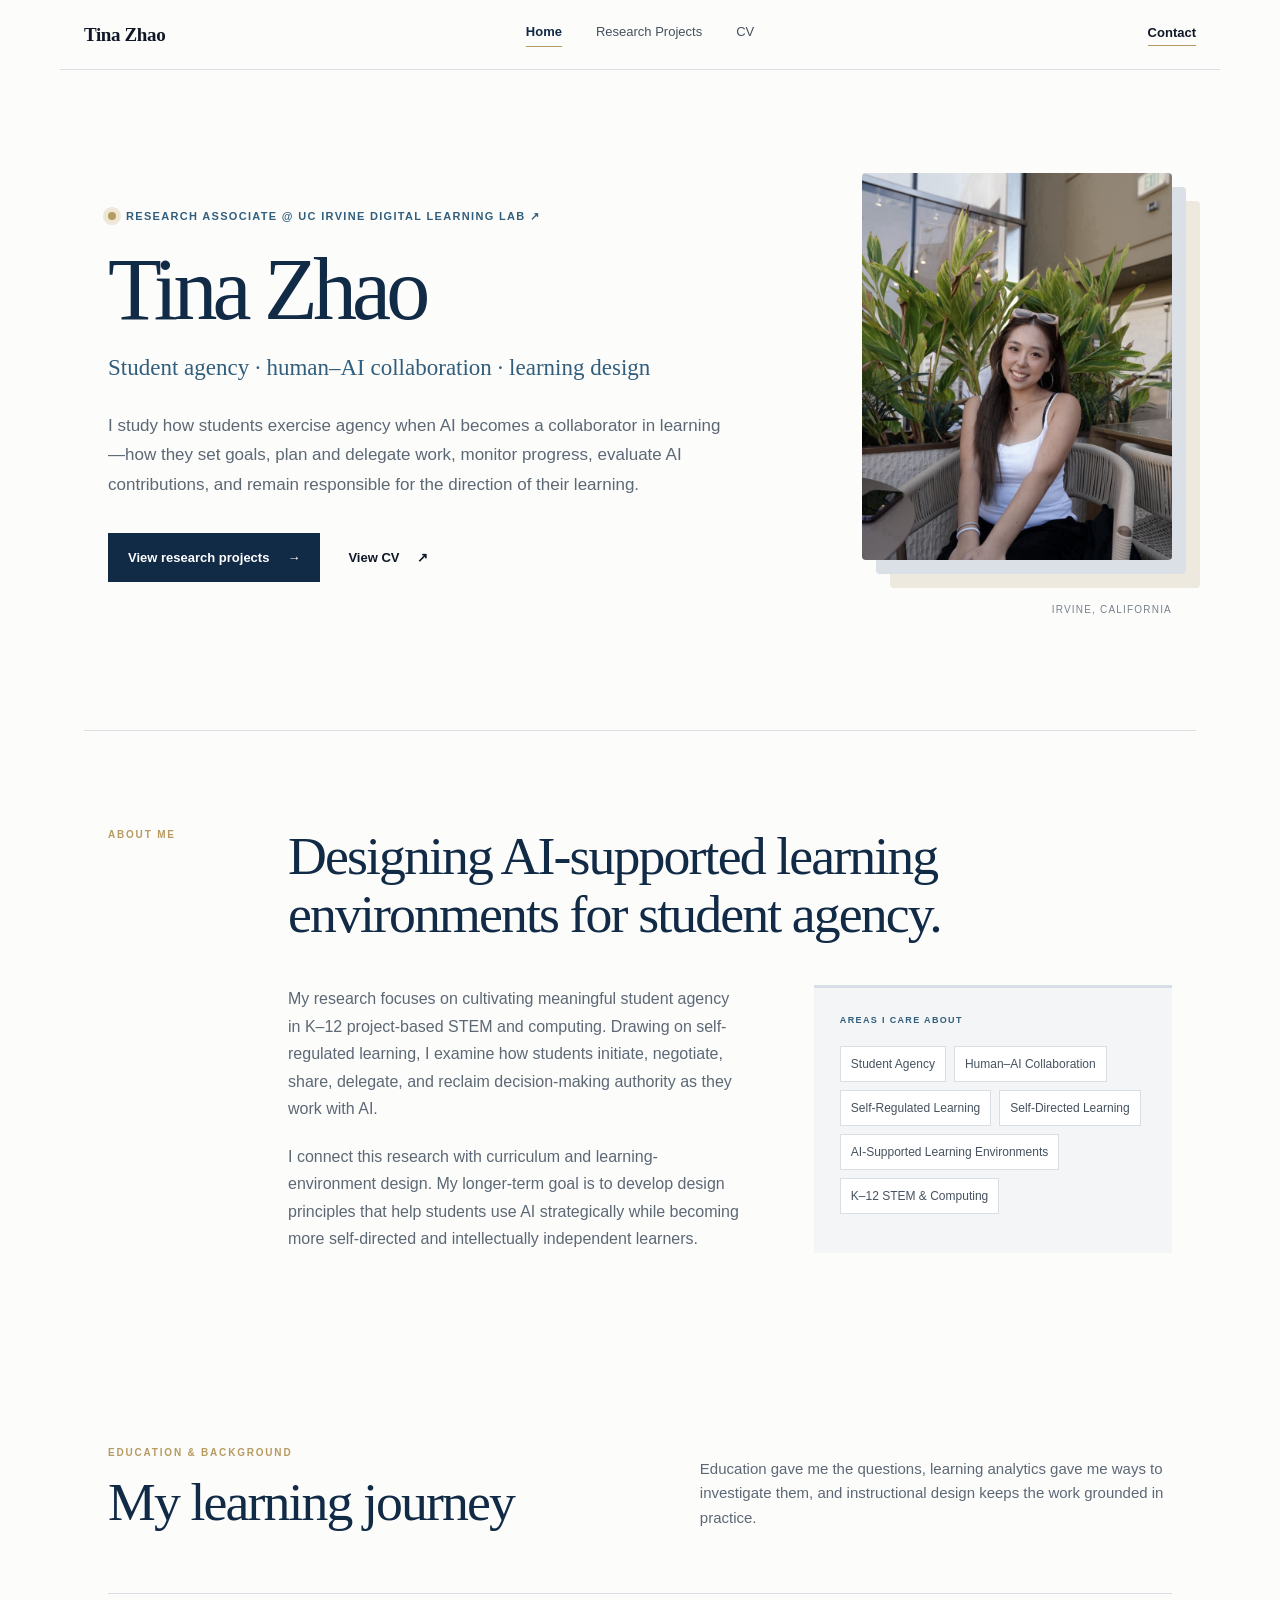
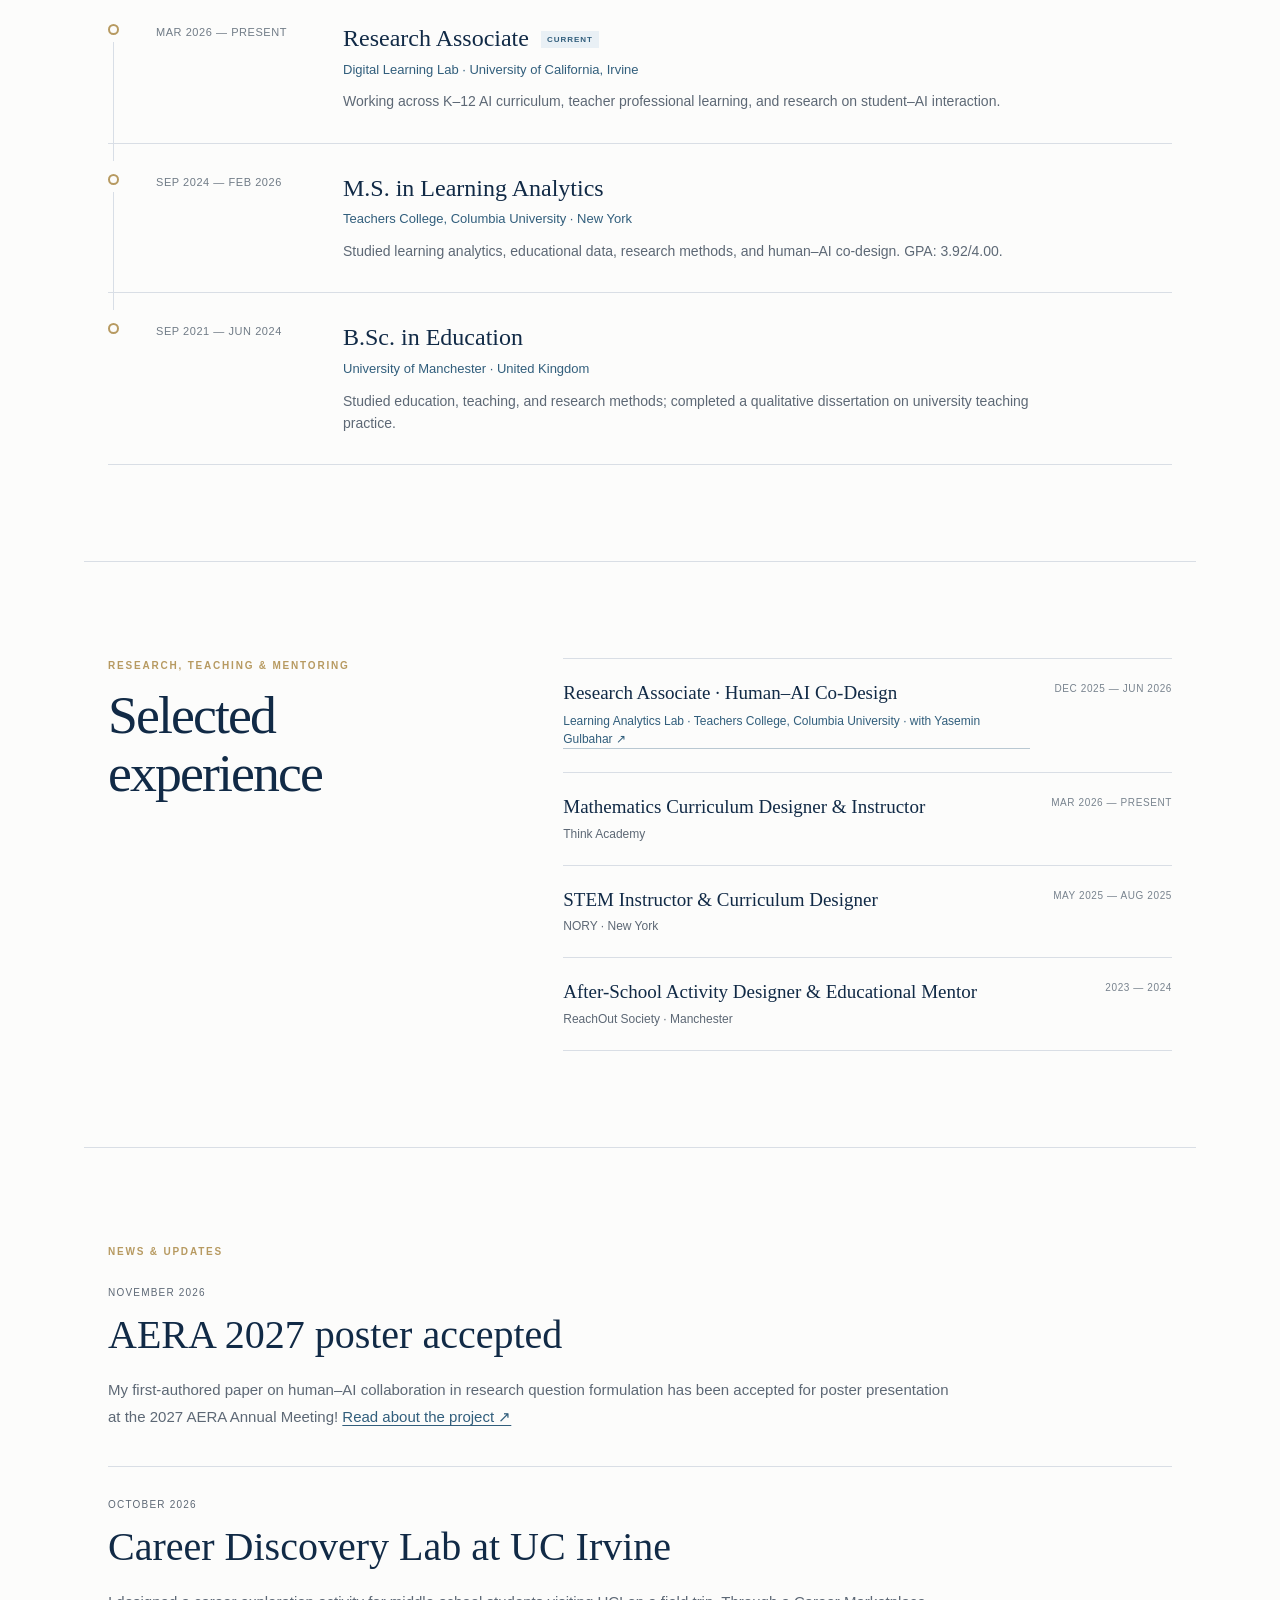
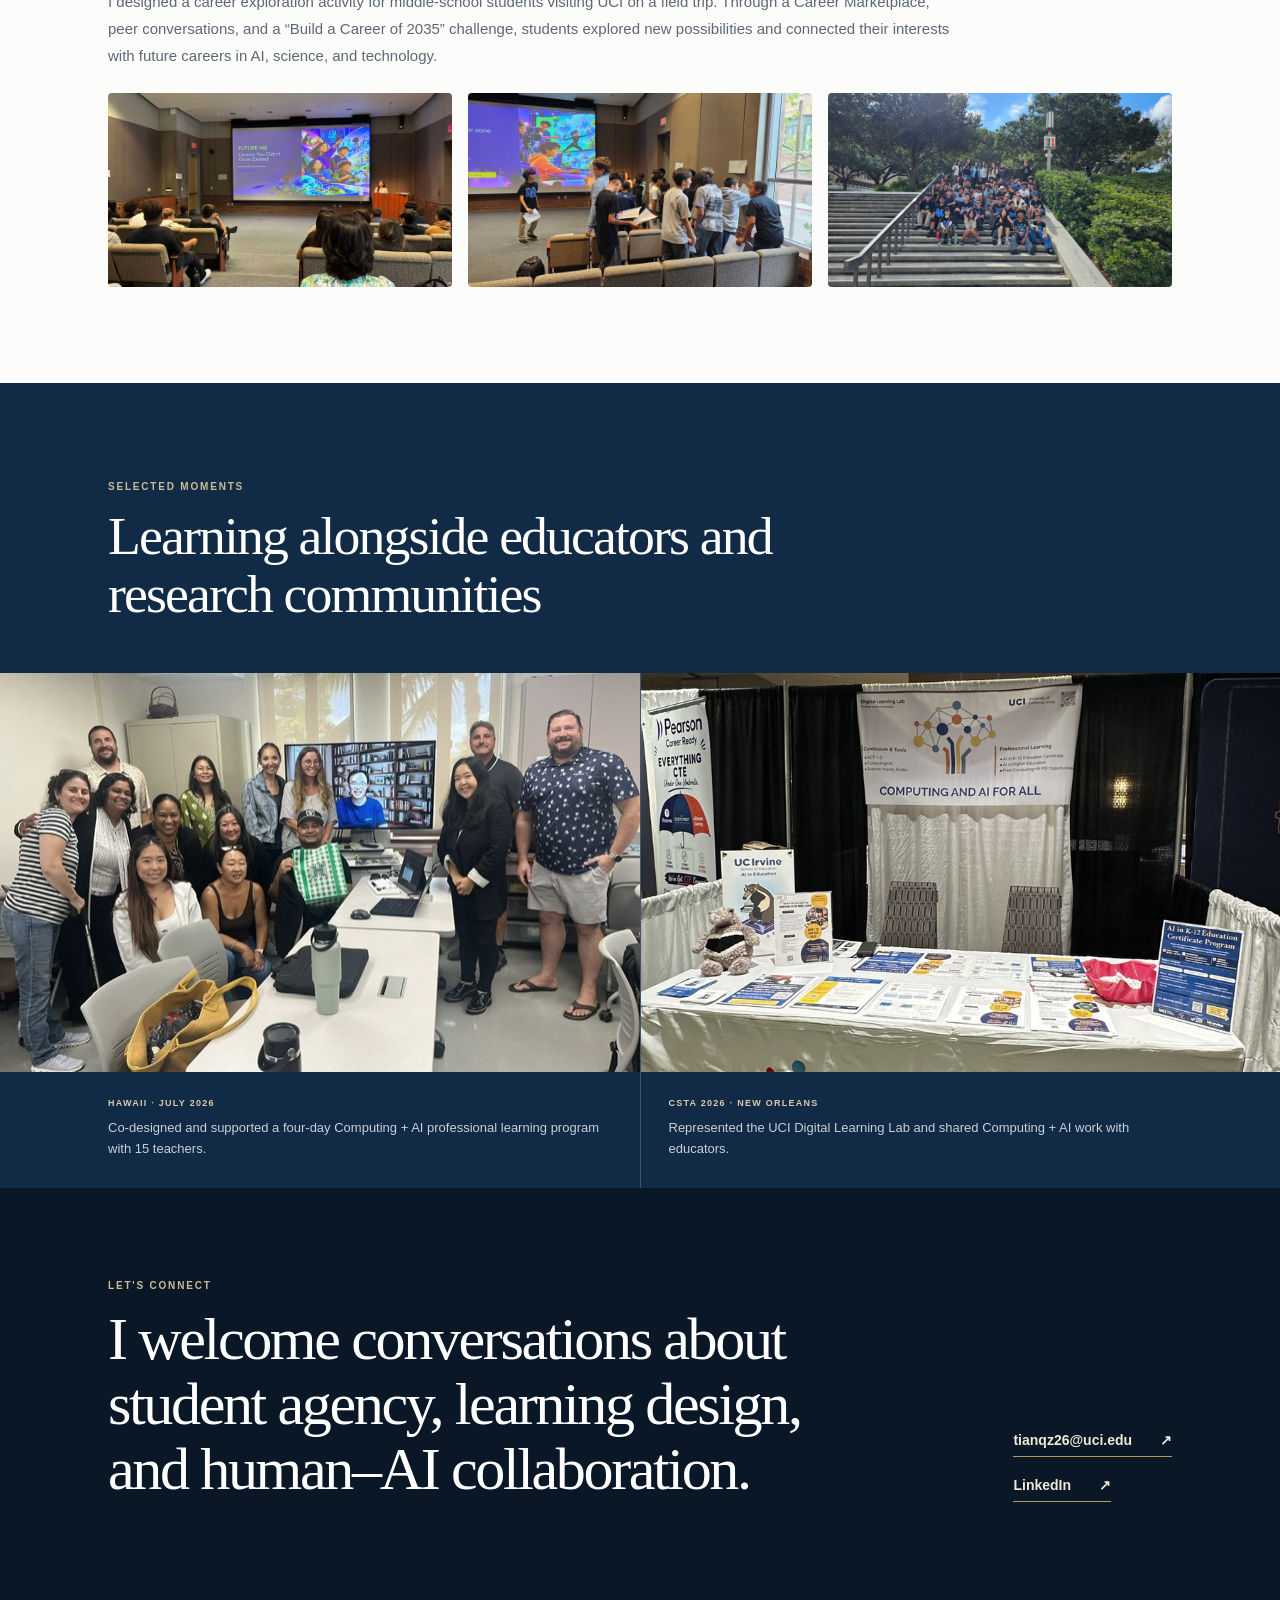
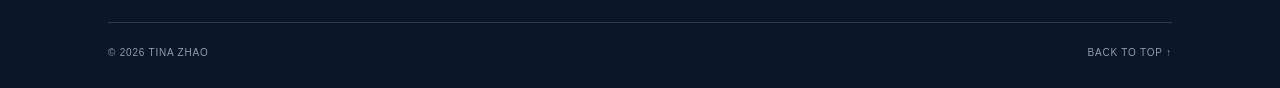
==== commit d410f86f: "Announce AERA 2027 poster acceptance" ====
--- a/index.html
+++ b/index.html
@@ -1,4 +1,4 @@
 <!DOCTYPE html><html lang="en"><head><meta charSet="utf-8"/><meta name="viewport" content="width=device-width, initial-scale=1"/><link rel="preload" href="/tina-zhao.jpg" as="image"/><link rel="preload" href="/photos/hawaii-pd.jpg" as="image"/><link rel="preload" href="/photos/csta-booth.jpg" as="image"/><style>/*! tailwindcss v4.2.1 | MIT License | https://tailwindcss.com */
-@layer theme{:root,:host{--font-sans:ui-sans-serif, system-ui, sans-serif, "Apple Color Emoji", "Segoe UI Emoji", "Segoe UI Symbol", "Noto Color Emoji";--font-mono:ui-monospace, SFMono-Regular, Menlo, Monaco, Consolas, "Liberation Mono", "Courier New", monospace;--spacing:.25rem;--default-font-family:var(--font-sans);--default-mono-font-family:var(--font-mono)}}@layer base{*,:after,:before,::backdrop{box-sizing:border-box;border:0 solid;margin:0;padding:0}::file-selector-button{box-sizing:border-box;border:0 solid;margin:0;padding:0}html,:host{-webkit-text-size-adjust:100%;tab-size:4;line-height:1.5;font-family:var(--default-font-family,ui-sans-serif, system-ui, sans-serif, "Apple Color Emoji", "Segoe UI Emoji", "Segoe UI Symbol", "Noto Color Emoji");font-feature-settings:var(--default-font-feature-settings,normal);font-variation-settings:var(--default-font-variation-settings,normal);-webkit-tap-highlight-color:transparent}hr{height:0;color:inherit;border-top-width:1px}abbr:where([title]){-webkit-text-decoration:underline dotted;text-decoration:underline dotted}h1,h2,h3,h4,h5,h6{font-size:inherit;font-weight:inherit}a{color:inherit;-webkit-text-decoration:inherit;-webkit-text-decoration:inherit;-webkit-text-decoration:inherit;-webkit-text-decoration:inherit;text-decoration:inherit}b,strong{font-weight:bolder}code,kbd,samp,pre{font-family:var(--default-mono-font-family,ui-monospace, SFMono-Regular, Menlo, Monaco, Consolas, "Liberation Mono", "Courier New", monospace);font-feature-settings:var(--default-mono-font-feature-settings,normal);font-variation-settings:var(--default-mono-font-variation-settings,normal);font-size:1em}small{font-size:80%}sub,sup{vertical-align:baseline;font-size:75%;line-height:0;position:relative}sub{bottom:-.25em}sup{top:-.5em}table{text-indent:0;border-color:inherit;border-collapse:collapse}:-moz-focusring{outline:auto}progress{vertical-align:baseline}summary{display:list-item}ol,ul,menu{list-style:none}img,svg,video,canvas,audio,iframe,embed,object{vertical-align:middle;display:block}img,video{max-width:100%;height:auto}button,input,select,optgroup,textarea{font:inherit;font-feature-settings:inherit;font-variation-settings:inherit;letter-spacing:inherit;color:inherit;opacity:1;background-color:#0000;border-radius:0}::file-selector-button{font:inherit;font-feature-settings:inherit;font-variation-settings:inherit;letter-spacing:inherit;color:inherit;opacity:1;background-color:#0000;border-radius:0}:where(select:is([multiple],[size])) optgroup{font-weight:bolder}:where(select:is([multiple],[size])) optgroup option{padding-inline-start:20px}::file-selector-button{margin-inline-end:4px}::placeholder{opacity:1}@supports (not ((-webkit-appearance:-apple-pay-button))) or (contain-intrinsic-size:1px){::placeholder{color:currentColor}@supports (color:color-mix(in lab, red, red)){::placeholder{color:color-mix(in oklab, currentcolor 50%, transparent)}}}textarea{resize:vertical}::-webkit-search-decoration{-webkit-appearance:none}::-webkit-date-and-time-value{min-height:1lh;text-align:inherit}::-webkit-datetime-edit{display:inline-flex}::-webkit-datetime-edit-fields-wrapper{padding:0}::-webkit-datetime-edit{padding-block:0}::-webkit-datetime-edit-year-field{padding-block:0}::-webkit-datetime-edit-month-field{padding-block:0}::-webkit-datetime-edit-day-field{padding-block:0}::-webkit-datetime-edit-hour-field{padding-block:0}::-webkit-datetime-edit-minute-field{padding-block:0}::-webkit-datetime-edit-second-field{padding-block:0}::-webkit-datetime-edit-millisecond-field{padding-block:0}::-webkit-datetime-edit-meridiem-field{padding-block:0}::-webkit-calendar-picker-indicator{line-height:1}:-moz-ui-invalid{box-shadow:none}button,input:where([type=button],[type=reset],[type=submit]){appearance:button}::file-selector-button{appearance:button}::-webkit-inner-spin-button{height:auto}::-webkit-outer-spin-button{height:auto}[hidden]:where(:not([hidden=until-found])){display:none!important}}@layer components;@layer utilities{.relative{position:relative}.start{inset-inline-start:var(--spacing)}.table{display:table}}:root{--ink:#101827;--navy:#112a46;--water:#315e7c;--water-pale:#e9f0f5;--silver:#d8dee6;--silver-soft:#f3f5f7;--white:#fcfcfb;--gold:#b79a61;--gold-pale:#eee7d8;--muted:#5d6875;--line:#d9dee5}*{box-sizing:border-box}html{scroll-behavior:smooth}body{background:var(--white);color:var(--ink);-webkit-font-smoothing:antialiased;margin:0;font-family:Arial,Helvetica,sans-serif}a{color:inherit;text-decoration:none}img{width:100%;display:block}h1,h2,h3,p,figure{margin:0}.site-header{border-bottom:1px solid var(--line);z-index:20;-webkit-backdrop-filter:blur(12px);backdrop-filter:blur(12px);background:#fcfcfbf0;grid-template-columns:1fr auto 1fr;align-items:center;max-width:1160px;height:70px;margin:0 auto;padding:0 24px;display:grid;position:sticky;top:0}.site-name{letter-spacing:-.02em;font:600 19px/1 Georgia,serif}nav{color:#46515d;gap:34px;font-size:13px;display:flex}nav a:hover{color:var(--water)}nav a.active{color:var(--navy);font-weight:700}nav a.active:after{content:"";background:var(--gold);height:1px;margin-top:5px;display:block}.header-contact{border-bottom:1px solid var(--gold);justify-self:end;padding-bottom:3px;font-size:13px;font-weight:700}.hero{grid-template-columns:1.3fr .7fr;align-items:center;gap:clamp(60px,9vw,130px);max-width:1112px;min-height:660px;margin:0 auto;padding:86px 24px 96px;display:grid}.current-line{color:var(--water);letter-spacing:.12em;text-transform:uppercase;align-items:center;gap:10px;font-size:11px;font-weight:700;display:flex}.current-line span{background:var(--gold);width:8px;height:8px;box-shadow:0 0 0 5px var(--gold-pale);border-radius:50%}.current-line:hover{color:var(--navy)}h1{letter-spacing:-.055em;color:var(--navy);margin-top:22px;font:500 clamp(58px,7vw,88px)/1 Georgia,Times New Roman,serif}.hero-role{color:var(--water);margin-top:18px;font:400 clamp(18px,1.8vw,23px)/1.4 Georgia,serif}.hero-bio{max-width:650px;color:var(--muted);margin-top:27px;font-size:17px;line-height:1.72}.hero-links{align-items:center;gap:28px;margin-top:34px;font-size:13px;font-weight:700;display:flex}.hero-links a{align-items:center;gap:18px;display:inline-flex}.hero-links .primary-link{background:var(--navy);color:#fff;padding:15px 20px}.hero-photo{justify-self:end;width:min(100%,310px)}.hero-photo img{aspect-ratio:4/5;object-fit:cover;object-position:center 30%;filter:saturate(.72)contrast(1.02);box-shadow:14px 14px 0 var(--silver), 28px 28px 0 var(--gold-pale);border-radius:4px}.hero-photo figcaption{color:#78828d;letter-spacing:.12em;text-align:right;text-transform:uppercase;margin-top:42px;font-size:10px}.section{max-width:1112px;margin:0 auto;padding:96px 24px}.section-label{color:var(--gold);letter-spacing:.18em;text-transform:uppercase;font-size:10px;font-weight:800}.section-label.inverse{color:#cdbb96}.about{border-top:1px solid var(--line);grid-template-columns:140px 1fr;gap:40px;display:grid}.about-body>h2,.section-heading h2,.experience-section>div>h2,.moments-heading h2{letter-spacing:-.035em;color:var(--navy);font:400 clamp(36px,4.2vw,56px)/1.08 Georgia,serif}.about-grid{grid-template-columns:1.12fr .88fr;gap:70px;margin-top:42px;display:grid}.about-text{color:var(--muted);font-size:16px;line-height:1.72}.about-text p+p{margin-top:20px}.keyword-panel{background:var(--silver-soft);border-top:3px solid var(--silver);padding:26px}.keyword-panel>p{color:var(--water);letter-spacing:.15em;font-size:9px;font-weight:800}.keyword-list{flex-wrap:wrap;gap:8px;margin-top:18px;display:flex}.keyword-list span{border:1px solid var(--line);color:#46525f;background:#fff;padding:8px 10px;font-size:12px}.projects-section{background:var(--silver-soft);max-width:none;padding-left:max(24px,50vw - 532px);padding-right:max(24px,50vw - 532px)}.section-heading{grid-template-columns:1.05fr .95fr;align-items:end;gap:70px;display:grid}.section-heading h2{margin-top:13px}.section-heading>p{max-width:500px;color:var(--muted);font-size:15px;line-height:1.65}.project-list{border-top:1px solid #cfd5dc;margin-top:56px}.project{border-bottom:1px solid #cfd5dc;grid-template-columns:48px 1fr auto;align-items:start;gap:30px;padding:34px 0;display:grid}.project-number{color:var(--gold);font:400 18px/1 Georgia,serif}.project-status{color:var(--water);letter-spacing:.14em;font-size:9px;font-weight:800}.project h3{color:var(--navy);margin-top:9px;font:400 clamp(27px,2.8vw,38px)/1.1 Georgia,serif}.project-description{max-width:710px;color:var(--muted);margin-top:14px;font-size:15px;line-height:1.65}.project-meta{color:#78838e;letter-spacing:.04em;margin-top:14px;font-size:11px}.project-link{white-space:nowrap;color:var(--water);border-bottom:1px solid var(--water);margin-top:28px;padding-bottom:4px;font-size:12px;font-weight:700}.project-link.muted{color:#8a939c;border-color:#aeb5bc}.small-links{gap:20px;margin-top:18px;display:flex}.small-links a{color:var(--water);font-size:12px;font-weight:700}.background-section{scroll-margin-top:70px}.timeline{border-top:1px solid var(--line);margin-top:62px}.timeline article{border-bottom:1px solid var(--line);grid-template-columns:26px 165px 1fr;gap:22px;padding:30px 0;display:grid}.timeline-marker{position:relative}.timeline-marker:after{content:"";background:var(--silver);width:1px;position:absolute;top:18px;bottom:-48px;left:5px}.timeline article:last-child .timeline-marker:after{display:none}.timeline-marker span{border:2px solid var(--gold);background:var(--white);border-radius:50%;width:11px;height:11px;display:block}.timeline-period{color:#707b86;letter-spacing:.05em;text-transform:uppercase;font-size:11px}.timeline h3{color:var(--navy);font:400 24px/1.2 Georgia,serif}.current-badge{color:var(--water);background:var(--water-pale);letter-spacing:.12em;vertical-align:middle;margin-left:12px;padding:4px 6px;font:700 8px/1 Arial,sans-serif}.timeline-school{color:var(--water);margin-top:7px;font-size:13px}.timeline-detail{max-width:720px;color:var(--muted);margin-top:11px;font-size:14px;line-height:1.6}.experience-section{border-top:1px solid var(--line);grid-template-columns:.75fr 1.25fr;gap:90px;display:grid}.experience-section>div>h2{margin-top:13px}.compact-list{border-top:1px solid var(--line)}.compact-list article{border-bottom:1px solid var(--line);grid-template-columns:1fr auto;gap:24px;padding:22px 0;display:grid}.compact-list h3{color:var(--navy);font:400 19px/1.3 Georgia,serif}.compact-list p{color:var(--muted);margin-top:5px;font-size:12px;line-height:1.5}.experience-link{color:var(--water);border-bottom:1px solid #b9c8d2;margin-top:6px;font-size:12px;line-height:1.5;display:inline-block}.compact-list article>span{color:#78838e;letter-spacing:.06em;text-transform:uppercase;font-size:10px}.page-hero{border-bottom:1px solid var(--line);max-width:1112px;margin:0 auto;padding:108px 24px 88px}.page-hero h1{margin-top:18px}.page-hero>p:last-child{max-width:720px;color:var(--muted);margin-top:26px;font-size:17px;line-height:1.7}.compact-heading{grid-template-columns:1fr}.research-projects-section{padding-top:82px}.research-project-list{border-top:1px solid var(--line);margin-top:52px}.lab-affiliation{color:var(--navy);border-bottom:1px solid var(--line);align-items:center;gap:20px;padding:18px 0;font:400 18px/1.3 Georgia,serif;display:flex}.lab-affiliation span{color:var(--gold);letter-spacing:.14em;font:800 9px/1.2 Arial,sans-serif}.lab-affiliation.columbia{border-top:1px solid var(--line);margin-top:28px}.lab-affiliation:hover{color:var(--water)}.research-project{border-bottom:1px solid var(--line);grid-template-columns:48px 1fr auto;align-items:start;gap:30px;padding:38px 0;display:grid}.research-number{color:var(--gold);font:400 18px/1 Georgia,serif}.research-copy h3{color:var(--navy);letter-spacing:-.025em;margin-top:9px;font:400 clamp(28px,3vw,40px)/1.08 Georgia,serif}.project-affiliation{color:var(--water);margin-top:9px;font-size:13px;font-weight:700}.research-description{max-width:760px;color:var(--muted);margin-top:16px;font-size:15px;line-height:1.68}.project-contribution{color:#77828d;letter-spacing:.04em;margin-top:14px;font-size:11px;line-height:1.5}.past-section{background:var(--silver-soft)}.past-inner{max-width:1112px}.past-grid{grid-template-columns:1fr 1fr;gap:24px;margin-top:48px;display:grid}.past-grid article{background:var(--white);border-top:3px solid var(--silver);padding:30px}.past-period{color:var(--gold);letter-spacing:.13em;text-transform:uppercase;font-size:9px;font-weight:800}.past-grid h3{color:var(--navy);margin-top:17px;font:400 27px/1.18 Georgia,serif}.past-place{color:var(--water);margin-top:10px;font-size:12px;font-weight:700}.past-description{color:var(--muted);margin-top:18px;font-size:14px;line-height:1.65}.research-hero{padding-top:92px;padding-bottom:68px}.research-hero h1{max-width:820px;font-size:clamp(52px,6.2vw,76px)}.research-hero>p:last-of-type{max-width:790px}.research-keywords{flex-wrap:wrap;gap:8px;margin-top:30px;display:flex}.research-keywords span{border:1px solid var(--line);background:var(--silver-soft);color:#52606d;letter-spacing:.025em;padding:8px 11px;font-size:11px}.research-agenda-section{background:var(--silver-soft);border-top:1px solid var(--line);border-bottom:1px solid var(--line)}.research-agenda-inner{padding-top:76px;padding-bottom:76px}.research-agenda-intro{grid-template-columns:minmax(0,.9fr) minmax(320px,1.1fr);align-items:start;column-gap:clamp(50px,8vw,110px);display:grid}.research-agenda-intro .section-label{grid-column:1/-1;margin-bottom:18px}.research-agenda-intro h2{color:var(--navy);letter-spacing:-.035em;font:400 clamp(34px,4.2vw,52px)/1.08 Georgia,serif}.research-agenda-intro>p:last-child{max-width:590px;color:var(--muted);font-size:15px;line-height:1.75}.agency-moments{border-top:1px solid var(--line);border-bottom:1px solid var(--line);grid-template-columns:repeat(3,1fr);margin-top:48px;display:grid}.agency-moments article{padding:28px 28px 30px 0}.agency-moments article+article{border-left:1px solid var(--line);padding-left:28px}.agency-moments span{color:var(--gold);font:400 17px/1 Georgia,serif}.agency-moments h3{color:var(--navy);margin-top:15px;font:400 24px/1.15 Georgia,serif}.agency-moments p{color:var(--muted);margin-top:12px;font-size:13px;line-height:1.65}.research-approach{grid-template-columns:repeat(3,1fr);gap:28px;margin-top:28px;display:grid}.research-approach p{color:#66727e;font-size:12px;line-height:1.6}.research-approach strong{color:var(--water);font-weight:800}.long-term-goal{border-top:1px solid var(--line);max-width:850px;color:var(--navy);letter-spacing:-.012em;margin-top:38px;padding-top:28px;font:400 clamp(20px,2.4vw,27px)/1.45 Georgia,serif}.news-section{border-top:1px solid var(--line)}.news-item{margin-top:26px}.news-date{color:var(--muted);letter-spacing:.12em;font-size:10px}.news-item h2{color:var(--navy);margin:12px 0 18px;font:400 clamp(28px,3.4vw,40px)/1.15 Georgia,serif}.news-summary{max-width:850px;color:var(--muted);font-size:15px;line-height:1.8}.news-photos{grid-template-columns:repeat(3,minmax(0,1fr));gap:16px;margin-top:24px;display:grid}.news-photos img{aspect-ratio:16/9;object-fit:cover;border-radius:4px;width:100%;height:auto;display:block}@media (width<=650px){.news-photos{grid-template-columns:1fr}}.research-showcase{padding-top:78px}.research-section-heading{justify-content:space-between;align-items:end;gap:36px;display:flex}.research-section-heading h2{color:var(--navy);letter-spacing:-.035em;margin-top:12px;font:400 clamp(34px,4.2vw,52px)/1.08 Georgia,serif}.research-affiliation-link{border-bottom:1px solid var(--gold);color:var(--water);flex:none;padding-bottom:5px;font-size:12px;font-weight:700}.project-showcase-list{border-top:1px solid var(--line);margin-top:50px}.project-showcase{border-bottom:1px solid var(--line);grid-template-columns:minmax(320px,.92fr) minmax(0,1.08fr);align-items:center;gap:clamp(38px,6vw,72px);padding:54px 0;display:grid}.project-showcase:nth-child(2n) .project-visual{order:2}.project-visual a{background:var(--silver-soft);display:block;overflow:hidden}.project-visual img{aspect-ratio:4/3;object-fit:cover;transition:transform .45s}.project-visual a:hover img{transform:scale(1.018)}.project-visual figcaption{color:#818a94;letter-spacing:.08em;text-transform:uppercase;margin-top:11px;font-size:9px}.project-title-row{align-items:center;gap:14px;display:flex}.project-title-row>span{color:var(--gold);font:400 18px/1 Georgia,serif}.project-showcase-copy h3{color:var(--navy);letter-spacing:-.03em;margin-top:15px;font:400 clamp(31px,3.4vw,45px)/1.08 Georgia,serif}.project-summary,.project-role{color:var(--muted);margin-top:18px;font-size:14px;line-height:1.72}.project-role{margin-top:13px}.project-role strong{color:var(--ink);font-weight:700}.project-meta-line{color:#74808b;letter-spacing:.055em;text-transform:uppercase;margin-top:17px;font-size:10px;line-height:1.5}.project-actions{flex-wrap:wrap;gap:10px 22px;margin-top:24px;display:flex}.project-actions a,.case-study-overview a,.text-link{color:var(--water);border-bottom:1px solid #aabdc9;padding-bottom:4px;font-size:12px;font-weight:700}.previous-projects-section{background:var(--silver-soft)}.previous-projects-inner{max-width:1160px}.human-ai-case-study{background:var(--white);border-top:3px solid var(--silver);margin-top:50px;padding:clamp(30px,5vw,58px);box-shadow:0 16px 42px #112a4612}.case-study-intro{grid-template-columns:.9fr 1.1fr;gap:clamp(36px,6vw,72px);display:grid}.case-study-heading h3,.tef-copy h3{color:var(--navy);letter-spacing:-.035em;margin-top:14px;font:400 clamp(32px,4vw,49px)/1.08 Georgia,serif}.case-study-overview>p{color:var(--muted);font-size:15px;line-height:1.75}.case-study-overview>a{margin-top:22px;display:inline-block}.study-metrics{border-top:1px solid var(--line);border-bottom:1px solid var(--line);grid-template-columns:repeat(4,1fr);margin-top:46px;padding:26px 0;display:grid}.study-metrics div{border-left:1px solid var(--line);padding:0 22px}.study-metrics div:first-child{border-left:0;padding-left:0}.study-metrics strong{color:var(--navy);font:400 32px/1 Georgia,serif;display:block}.study-metrics span{color:#77828d;text-transform:uppercase;letter-spacing:.07em;margin-top:8px;font-size:10px;line-height:1.4;display:block}.methodology-block{grid-template-columns:.72fr 1.28fr;gap:clamp(42px,7vw,86px);padding:58px 0 10px;display:grid}.methodology-heading h4,.case-study-output h4{color:var(--navy);letter-spacing:-.02em;margin-top:12px;font:400 29px/1.16 Georgia,serif}.methodology-heading>p:last-child,.case-study-output>p:not(.section-label){color:var(--muted);margin-top:17px;font-size:14px;line-height:1.7}.methodology-steps{border-top:1px solid var(--line);margin:0;padding:0;list-style:none}.methodology-steps li{border-bottom:1px solid var(--line);grid-template-columns:32px 1fr;gap:17px;padding:21px 0;display:grid}.methodology-steps li>span{color:var(--gold);font:400 15px/1.4 Georgia,serif}.methodology-steps h5{color:var(--navy);font:400 18px/1.25 Georgia,serif}.methodology-steps p{color:var(--muted);margin-top:7px;font-size:13px;line-height:1.65}.case-study-figure-row{border-top:1px solid var(--line);grid-template-columns:1.25fr .75fr;align-items:center;gap:clamp(34px,5vw,62px);margin-top:52px;padding-top:46px;display:grid}.codebook-figure{min-width:0}.codebook-figure img{border:1px solid var(--line);background:#fff}.codebook-figure figcaption{color:#78838e;max-width:680px;margin-top:12px;font-size:10px;line-height:1.55}.proposal-note{border-top:1px solid var(--line);padding-top:16px}.tef-case-study{background:var(--white);border-top:3px solid var(--gold-pale);margin-top:34px;padding:clamp(28px,4.5vw,50px);box-shadow:0 16px 42px #112a460d}.tef-case-intro{grid-template-columns:.9fr 1.1fr;align-items:center;gap:clamp(36px,6vw,72px);display:grid}.tef-visual{min-width:0}.tef-visual a{display:block;overflow:hidden}.tef-visual img{aspect-ratio:4/4.5;object-fit:cover;min-height:400px}.tef-visual figcaption{color:#8a929b;margin-top:10px;font-size:9px;line-height:1.45}.tef-copy h3{font-size:clamp(31px,3.8vw,45px)}.tef-copy>p:not(.project-status):not(.project-affiliation){color:var(--muted);margin-top:17px;font-size:14px;line-height:1.7}.tef-copy .text-link{margin-top:23px;display:inline-block}.tef-metrics strong{font-size:30px}.tef-metrics div:nth-child(3) strong{font-size:20px;line-height:1.2}.tef-methodology{padding-bottom:48px}.tef-results{border-top:1px solid var(--line);grid-template-columns:1fr 1fr;gap:clamp(36px,6vw,72px);padding-top:42px;display:grid}.tef-results h4{color:var(--navy);letter-spacing:-.02em;margin-top:12px;font:400 27px/1.18 Georgia,serif}.tef-results>div>p:last-child{color:var(--muted);margin-top:15px;font-size:14px;line-height:1.7}.cv-hero{grid-template-columns:1fr auto;align-items:end;column-gap:60px;display:grid}.cv-hero .section-label,.cv-hero h1,.cv-hero>p{grid-column:1}.cv-actions{flex-direction:column;grid-area:1/2/5;align-items:flex-start;gap:16px;display:flex}.cv-actions a{min-height:46px;color:var(--water);border:1px solid var(--silver);align-items:center;padding:0 18px;font-size:13px;font-weight:700;display:inline-flex}.cv-actions .primary-link{background:var(--navy);border-color:var(--navy);color:#fff}.cv-viewer-section{background:var(--silver-soft);padding:56px max(24px,50vw - 532px) 100px}.cv-viewer{border:1px solid var(--line);background:#fff;width:100%;height:min(1100px,125vw);min-height:720px;display:block;box-shadow:0 16px 40px #112a461a}.cv-viewer p{color:var(--muted);padding:30px}.cv-viewer p a{color:var(--water);border-bottom:1px solid}.moments-section{background:var(--navy);color:#fff}.moments-heading{padding-bottom:50px}.moments-heading h2{color:#fff;max-width:820px;margin-top:13px}.moments-grid{background:#fff3;grid-template-columns:1fr 1fr;gap:1px;display:grid}.moments-grid figure{background:var(--navy)}.moments-grid img{aspect-ratio:16/10;object-fit:cover;filter:saturate(.82)}.moments-grid figcaption{color:#c8d0d8;min-height:116px;padding:24px max(24px,50vw - 532px);font-size:13px;line-height:1.6}.moments-grid figure:first-child figcaption{padding-right:28px}.moments-grid figure:last-child figcaption{padding-left:28px;padding-right:max(24px,50vw - 532px)}.moments-grid figcaption span{color:#dbcba9;letter-spacing:.14em;margin-bottom:7px;font-size:9px;font-weight:800;display:block}footer{color:#fff;background:#091727;grid-template-columns:1fr auto;align-items:end;gap:60px;padding:90px max(24px,50vw - 532px) 28px;display:grid}footer h2{letter-spacing:-.04em;max-width:760px;margin-top:14px;font:400 clamp(34px,4.7vw,61px)/1.08 Georgia,serif}.footer-actions{flex-direction:column;align-items:flex-start;gap:18px;display:flex}.footer-actions a{border-bottom:1px solid var(--gold);color:#f1e8d6;padding-bottom:5px;font-size:14px;font-weight:700}.footer-actions a span{margin-left:24px}.footer-bottom{color:#8f9dac;letter-spacing:.08em;text-transform:uppercase;border-top:1px solid #ffffff26;grid-column:1/-1;justify-content:space-between;margin-top:60px;padding-top:22px;font-size:10px;display:flex}@media (width<=850px){.site-header{grid-template-columns:1fr auto;row-gap:12px;height:auto;min-height:70px;padding-top:15px;padding-bottom:12px}nav{grid-area:2/1/auto/-1;gap:24px;padding-bottom:2px;display:flex;overflow-x:auto}.hero{grid-template-columns:1fr;min-height:auto}.hero-photo{justify-self:start;width:min(76vw,320px);margin-top:20px}.about{grid-template-columns:1fr;gap:20px}.about-grid,.section-heading,.experience-section{grid-template-columns:1fr;gap:34px}.project{grid-template-columns:36px 1fr}.project-link{grid-column:2;justify-self:start;margin-top:0}.research-project{grid-template-columns:36px 1fr}.research-project .project-link{grid-column:2}.past-grid{grid-template-columns:1fr}.research-agenda-intro{grid-template-columns:1fr;gap:20px}.agency-moments{grid-template-columns:1fr}.agency-moments article{padding:26px 0}.agency-moments article+article{border-top:1px solid var(--line);border-left:0;padding-left:0}.research-approach{grid-template-columns:1fr;gap:14px}.project-showcase,.case-study-intro,.methodology-block,.case-study-figure-row,.tef-case-intro,.tef-results{grid-template-columns:1fr}.project-showcase:nth-child(2n) .project-visual{order:0}.project-showcase{gap:30px}.study-metrics{grid-template-columns:repeat(2,1fr);row-gap:24px}.study-metrics div:nth-child(3){border-left:0;padding-left:0}.case-study-output{max-width:660px}.tef-visual img{aspect-ratio:16/10;min-height:330px}.cv-hero{grid-template-columns:1fr}.cv-actions{flex-direction:row;grid-area:auto/1;margin-top:28px}.moments-grid{grid-template-columns:1fr}.moments-grid figure:first-child figcaption,.moments-grid figure:last-child figcaption{padding:24px}}@media (width<=590px){.site-header{height:auto;padding:14px 18px 11px}nav{gap:18px;font-size:12px}.hero,.section{padding-left:20px;padding-right:20px}.hero{padding-top:62px;padding-bottom:82px}h1{font-size:58px}.hero-role{font-size:19px}.hero-links{flex-direction:column;align-items:flex-start}.about-grid{gap:30px}.project,.research-project{grid-template-columns:28px 1fr;gap:16px}.lab-affiliation{flex-direction:column;align-items:flex-start;gap:7px}.project h3{font-size:28px}.research-copy h3{font-size:29px}.small-links{flex-direction:column;gap:9px}.timeline article{grid-template-columns:18px 1fr;gap:14px}.timeline-period,.timeline article>div:last-child{grid-column:2}.compact-list article{grid-template-columns:1fr;gap:10px}.page-hero{padding:76px 20px 62px}.page-hero h1{font-size:54px}.research-hero h1{font-size:48px}.research-section-heading{flex-direction:column;align-items:flex-start}.research-agenda-inner{padding-top:62px;padding-bottom:62px}.research-showcase{padding-top:66px}.project-showcase{padding:42px 0}.project-title-row{align-items:flex-start}.project-showcase-copy h3{font-size:34px}.human-ai-case-study{padding:26px 20px}.case-study-heading h3,.tef-copy h3{font-size:34px}.study-metrics{column-gap:0}.study-metrics div{padding:0 12px}.study-metrics strong{font-size:27px}.methodology-block{padding-top:46px}.case-study-figure-row{margin-top:42px;padding-top:38px}.tef-case-study{padding:24px 20px}.tef-visual img{min-height:240px}.cv-actions{flex-direction:column}.cv-viewer-section{padding-left:12px;padding-right:12px}.cv-viewer{height:145vw;min-height:600px}footer{grid-template-columns:1fr;padding-left:20px;padding-right:20px}.footer-actions{justify-self:start}}@media (prefers-reduced-motion:reduce){html{scroll-behavior:auto}}
+@layer theme{:root,:host{--font-sans:ui-sans-serif, system-ui, sans-serif, "Apple Color Emoji", "Segoe UI Emoji", "Segoe UI Symbol", "Noto Color Emoji";--font-mono:ui-monospace, SFMono-Regular, Menlo, Monaco, Consolas, "Liberation Mono", "Courier New", monospace;--spacing:.25rem;--default-font-family:var(--font-sans);--default-mono-font-family:var(--font-mono)}}@layer base{*,:after,:before,::backdrop{box-sizing:border-box;border:0 solid;margin:0;padding:0}::file-selector-button{box-sizing:border-box;border:0 solid;margin:0;padding:0}html,:host{-webkit-text-size-adjust:100%;tab-size:4;line-height:1.5;font-family:var(--default-font-family,ui-sans-serif, system-ui, sans-serif, "Apple Color Emoji", "Segoe UI Emoji", "Segoe UI Symbol", "Noto Color Emoji");font-feature-settings:var(--default-font-feature-settings,normal);font-variation-settings:var(--default-font-variation-settings,normal);-webkit-tap-highlight-color:transparent}hr{height:0;color:inherit;border-top-width:1px}abbr:where([title]){-webkit-text-decoration:underline dotted;text-decoration:underline dotted}h1,h2,h3,h4,h5,h6{font-size:inherit;font-weight:inherit}a{color:inherit;-webkit-text-decoration:inherit;-webkit-text-decoration:inherit;-webkit-text-decoration:inherit;-webkit-text-decoration:inherit;text-decoration:inherit}b,strong{font-weight:bolder}code,kbd,samp,pre{font-family:var(--default-mono-font-family,ui-monospace, SFMono-Regular, Menlo, Monaco, Consolas, "Liberation Mono", "Courier New", monospace);font-feature-settings:var(--default-mono-font-feature-settings,normal);font-variation-settings:var(--default-mono-font-variation-settings,normal);font-size:1em}small{font-size:80%}sub,sup{vertical-align:baseline;font-size:75%;line-height:0;position:relative}sub{bottom:-.25em}sup{top:-.5em}table{text-indent:0;border-color:inherit;border-collapse:collapse}:-moz-focusring{outline:auto}progress{vertical-align:baseline}summary{display:list-item}ol,ul,menu{list-style:none}img,svg,video,canvas,audio,iframe,embed,object{vertical-align:middle;display:block}img,video{max-width:100%;height:auto}button,input,select,optgroup,textarea{font:inherit;font-feature-settings:inherit;font-variation-settings:inherit;letter-spacing:inherit;color:inherit;opacity:1;background-color:#0000;border-radius:0}::file-selector-button{font:inherit;font-feature-settings:inherit;font-variation-settings:inherit;letter-spacing:inherit;color:inherit;opacity:1;background-color:#0000;border-radius:0}:where(select:is([multiple],[size])) optgroup{font-weight:bolder}:where(select:is([multiple],[size])) optgroup option{padding-inline-start:20px}::file-selector-button{margin-inline-end:4px}::placeholder{opacity:1}@supports (not ((-webkit-appearance:-apple-pay-button))) or (contain-intrinsic-size:1px){::placeholder{color:currentColor}@supports (color:color-mix(in lab, red, red)){::placeholder{color:color-mix(in oklab, currentcolor 50%, transparent)}}}textarea{resize:vertical}::-webkit-search-decoration{-webkit-appearance:none}::-webkit-date-and-time-value{min-height:1lh;text-align:inherit}::-webkit-datetime-edit{display:inline-flex}::-webkit-datetime-edit-fields-wrapper{padding:0}::-webkit-datetime-edit{padding-block:0}::-webkit-datetime-edit-year-field{padding-block:0}::-webkit-datetime-edit-month-field{padding-block:0}::-webkit-datetime-edit-day-field{padding-block:0}::-webkit-datetime-edit-hour-field{padding-block:0}::-webkit-datetime-edit-minute-field{padding-block:0}::-webkit-datetime-edit-second-field{padding-block:0}::-webkit-datetime-edit-millisecond-field{padding-block:0}::-webkit-datetime-edit-meridiem-field{padding-block:0}::-webkit-calendar-picker-indicator{line-height:1}:-moz-ui-invalid{box-shadow:none}button,input:where([type=button],[type=reset],[type=submit]){appearance:button}::file-selector-button{appearance:button}::-webkit-inner-spin-button{height:auto}::-webkit-outer-spin-button{height:auto}[hidden]:where(:not([hidden=until-found])){display:none!important}}@layer components;@layer utilities{.relative{position:relative}.start{inset-inline-start:var(--spacing)}.table{display:table}}:root{--ink:#101827;--navy:#112a46;--water:#315e7c;--water-pale:#e9f0f5;--silver:#d8dee6;--silver-soft:#f3f5f7;--white:#fcfcfb;--gold:#b79a61;--gold-pale:#eee7d8;--muted:#5d6875;--line:#d9dee5}*{box-sizing:border-box}html{scroll-behavior:smooth}body{background:var(--white);color:var(--ink);-webkit-font-smoothing:antialiased;margin:0;font-family:Arial,Helvetica,sans-serif}a{color:inherit;text-decoration:none}img{width:100%;display:block}h1,h2,h3,p,figure{margin:0}.site-header{border-bottom:1px solid var(--line);z-index:20;-webkit-backdrop-filter:blur(12px);backdrop-filter:blur(12px);background:#fcfcfbf0;grid-template-columns:1fr auto 1fr;align-items:center;max-width:1160px;height:70px;margin:0 auto;padding:0 24px;display:grid;position:sticky;top:0}.site-name{letter-spacing:-.02em;font:600 19px/1 Georgia,serif}nav{color:#46515d;gap:34px;font-size:13px;display:flex}nav a:hover{color:var(--water)}nav a.active{color:var(--navy);font-weight:700}nav a.active:after{content:"";background:var(--gold);height:1px;margin-top:5px;display:block}.header-contact{border-bottom:1px solid var(--gold);justify-self:end;padding-bottom:3px;font-size:13px;font-weight:700}.hero{grid-template-columns:1.3fr .7fr;align-items:center;gap:clamp(60px,9vw,130px);max-width:1112px;min-height:660px;margin:0 auto;padding:86px 24px 96px;display:grid}.current-line{color:var(--water);letter-spacing:.12em;text-transform:uppercase;align-items:center;gap:10px;font-size:11px;font-weight:700;display:flex}.current-line span{background:var(--gold);width:8px;height:8px;box-shadow:0 0 0 5px var(--gold-pale);border-radius:50%}.current-line:hover{color:var(--navy)}h1{letter-spacing:-.055em;color:var(--navy);margin-top:22px;font:500 clamp(58px,7vw,88px)/1 Georgia,Times New Roman,serif}.hero-role{color:var(--water);margin-top:18px;font:400 clamp(18px,1.8vw,23px)/1.4 Georgia,serif}.hero-bio{max-width:650px;color:var(--muted);margin-top:27px;font-size:17px;line-height:1.72}.hero-links{align-items:center;gap:28px;margin-top:34px;font-size:13px;font-weight:700;display:flex}.hero-links a{align-items:center;gap:18px;display:inline-flex}.hero-links .primary-link{background:var(--navy);color:#fff;padding:15px 20px}.hero-photo{justify-self:end;width:min(100%,310px)}.hero-photo img{aspect-ratio:4/5;object-fit:cover;object-position:center 30%;filter:saturate(.72)contrast(1.02);box-shadow:14px 14px 0 var(--silver), 28px 28px 0 var(--gold-pale);border-radius:4px}.hero-photo figcaption{color:#78828d;letter-spacing:.12em;text-align:right;text-transform:uppercase;margin-top:42px;font-size:10px}.section{max-width:1112px;margin:0 auto;padding:96px 24px}.section-label{color:var(--gold);letter-spacing:.18em;text-transform:uppercase;font-size:10px;font-weight:800}.section-label.inverse{color:#cdbb96}.about{border-top:1px solid var(--line);grid-template-columns:140px 1fr;gap:40px;display:grid}.about-body>h2,.section-heading h2,.experience-section>div>h2,.moments-heading h2{letter-spacing:-.035em;color:var(--navy);font:400 clamp(36px,4.2vw,56px)/1.08 Georgia,serif}.about-grid{grid-template-columns:1.12fr .88fr;gap:70px;margin-top:42px;display:grid}.about-text{color:var(--muted);font-size:16px;line-height:1.72}.about-text p+p{margin-top:20px}.keyword-panel{background:var(--silver-soft);border-top:3px solid var(--silver);padding:26px}.keyword-panel>p{color:var(--water);letter-spacing:.15em;font-size:9px;font-weight:800}.keyword-list{flex-wrap:wrap;gap:8px;margin-top:18px;display:flex}.keyword-list span{border:1px solid var(--line);color:#46525f;background:#fff;padding:8px 10px;font-size:12px}.projects-section{background:var(--silver-soft);max-width:none;padding-left:max(24px,50vw - 532px);padding-right:max(24px,50vw - 532px)}.section-heading{grid-template-columns:1.05fr .95fr;align-items:end;gap:70px;display:grid}.section-heading h2{margin-top:13px}.section-heading>p{max-width:500px;color:var(--muted);font-size:15px;line-height:1.65}.project-list{border-top:1px solid #cfd5dc;margin-top:56px}.project{border-bottom:1px solid #cfd5dc;grid-template-columns:48px 1fr auto;align-items:start;gap:30px;padding:34px 0;display:grid}.project-number{color:var(--gold);font:400 18px/1 Georgia,serif}.project-status{color:var(--water);letter-spacing:.14em;font-size:9px;font-weight:800}.project h3{color:var(--navy);margin-top:9px;font:400 clamp(27px,2.8vw,38px)/1.1 Georgia,serif}.project-description{max-width:710px;color:var(--muted);margin-top:14px;font-size:15px;line-height:1.65}.project-meta{color:#78838e;letter-spacing:.04em;margin-top:14px;font-size:11px}.project-link{white-space:nowrap;color:var(--water);border-bottom:1px solid var(--water);margin-top:28px;padding-bottom:4px;font-size:12px;font-weight:700}.project-link.muted{color:#8a939c;border-color:#aeb5bc}.small-links{gap:20px;margin-top:18px;display:flex}.small-links a{color:var(--water);font-size:12px;font-weight:700}.background-section{scroll-margin-top:70px}.timeline{border-top:1px solid var(--line);margin-top:62px}.timeline article{border-bottom:1px solid var(--line);grid-template-columns:26px 165px 1fr;gap:22px;padding:30px 0;display:grid}.timeline-marker{position:relative}.timeline-marker:after{content:"";background:var(--silver);width:1px;position:absolute;top:18px;bottom:-48px;left:5px}.timeline article:last-child .timeline-marker:after{display:none}.timeline-marker span{border:2px solid var(--gold);background:var(--white);border-radius:50%;width:11px;height:11px;display:block}.timeline-period{color:#707b86;letter-spacing:.05em;text-transform:uppercase;font-size:11px}.timeline h3{color:var(--navy);font:400 24px/1.2 Georgia,serif}.current-badge{color:var(--water);background:var(--water-pale);letter-spacing:.12em;vertical-align:middle;margin-left:12px;padding:4px 6px;font:700 8px/1 Arial,sans-serif}.timeline-school{color:var(--water);margin-top:7px;font-size:13px}.timeline-detail{max-width:720px;color:var(--muted);margin-top:11px;font-size:14px;line-height:1.6}.experience-section{border-top:1px solid var(--line);grid-template-columns:.75fr 1.25fr;gap:90px;display:grid}.experience-section>div>h2{margin-top:13px}.compact-list{border-top:1px solid var(--line)}.compact-list article{border-bottom:1px solid var(--line);grid-template-columns:1fr auto;gap:24px;padding:22px 0;display:grid}.compact-list h3{color:var(--navy);font:400 19px/1.3 Georgia,serif}.compact-list p{color:var(--muted);margin-top:5px;font-size:12px;line-height:1.5}.experience-link{color:var(--water);border-bottom:1px solid #b9c8d2;margin-top:6px;font-size:12px;line-height:1.5;display:inline-block}.compact-list article>span{color:#78838e;letter-spacing:.06em;text-transform:uppercase;font-size:10px}.page-hero{border-bottom:1px solid var(--line);max-width:1112px;margin:0 auto;padding:108px 24px 88px}.page-hero h1{margin-top:18px}.page-hero>p:last-child{max-width:720px;color:var(--muted);margin-top:26px;font-size:17px;line-height:1.7}.compact-heading{grid-template-columns:1fr}.research-projects-section{padding-top:82px}.research-project-list{border-top:1px solid var(--line);margin-top:52px}.lab-affiliation{color:var(--navy);border-bottom:1px solid var(--line);align-items:center;gap:20px;padding:18px 0;font:400 18px/1.3 Georgia,serif;display:flex}.lab-affiliation span{color:var(--gold);letter-spacing:.14em;font:800 9px/1.2 Arial,sans-serif}.lab-affiliation.columbia{border-top:1px solid var(--line);margin-top:28px}.lab-affiliation:hover{color:var(--water)}.research-project{border-bottom:1px solid var(--line);grid-template-columns:48px 1fr auto;align-items:start;gap:30px;padding:38px 0;display:grid}.research-number{color:var(--gold);font:400 18px/1 Georgia,serif}.research-copy h3{color:var(--navy);letter-spacing:-.025em;margin-top:9px;font:400 clamp(28px,3vw,40px)/1.08 Georgia,serif}.project-affiliation{color:var(--water);margin-top:9px;font-size:13px;font-weight:700}.research-description{max-width:760px;color:var(--muted);margin-top:16px;font-size:15px;line-height:1.68}.project-contribution{color:#77828d;letter-spacing:.04em;margin-top:14px;font-size:11px;line-height:1.5}.past-section{background:var(--silver-soft)}.past-inner{max-width:1112px}.past-grid{grid-template-columns:1fr 1fr;gap:24px;margin-top:48px;display:grid}.past-grid article{background:var(--white);border-top:3px solid var(--silver);padding:30px}.past-period{color:var(--gold);letter-spacing:.13em;text-transform:uppercase;font-size:9px;font-weight:800}.past-grid h3{color:var(--navy);margin-top:17px;font:400 27px/1.18 Georgia,serif}.past-place{color:var(--water);margin-top:10px;font-size:12px;font-weight:700}.past-description{color:var(--muted);margin-top:18px;font-size:14px;line-height:1.65}.research-hero{padding-top:92px;padding-bottom:68px}.research-hero h1{max-width:820px;font-size:clamp(52px,6.2vw,76px)}.research-hero>p:last-of-type{max-width:790px}.research-keywords{flex-wrap:wrap;gap:8px;margin-top:30px;display:flex}.research-keywords span{border:1px solid var(--line);background:var(--silver-soft);color:#52606d;letter-spacing:.025em;padding:8px 11px;font-size:11px}.research-agenda-section{background:var(--silver-soft);border-top:1px solid var(--line);border-bottom:1px solid var(--line)}.research-agenda-inner{padding-top:76px;padding-bottom:76px}.research-agenda-intro{grid-template-columns:minmax(0,.9fr) minmax(320px,1.1fr);align-items:start;column-gap:clamp(50px,8vw,110px);display:grid}.research-agenda-intro .section-label{grid-column:1/-1;margin-bottom:18px}.research-agenda-intro h2{color:var(--navy);letter-spacing:-.035em;font:400 clamp(34px,4.2vw,52px)/1.08 Georgia,serif}.research-agenda-intro>p:last-child{max-width:590px;color:var(--muted);font-size:15px;line-height:1.75}.agency-moments{border-top:1px solid var(--line);border-bottom:1px solid var(--line);grid-template-columns:repeat(3,1fr);margin-top:48px;display:grid}.agency-moments article{padding:28px 28px 30px 0}.agency-moments article+article{border-left:1px solid var(--line);padding-left:28px}.agency-moments span{color:var(--gold);font:400 17px/1 Georgia,serif}.agency-moments h3{color:var(--navy);margin-top:15px;font:400 24px/1.15 Georgia,serif}.agency-moments p{color:var(--muted);margin-top:12px;font-size:13px;line-height:1.65}.research-approach{grid-template-columns:repeat(3,1fr);gap:28px;margin-top:28px;display:grid}.research-approach p{color:#66727e;font-size:12px;line-height:1.6}.research-approach strong{color:var(--water);font-weight:800}.long-term-goal{border-top:1px solid var(--line);max-width:850px;color:var(--navy);letter-spacing:-.012em;margin-top:38px;padding-top:28px;font:400 clamp(20px,2.4vw,27px)/1.45 Georgia,serif}.news-section{border-top:1px solid var(--line)}.news-item{margin-top:26px}.news-item+.news-item{border-top:1px solid var(--line);margin-top:36px;padding-top:30px}.news-summary a{color:var(--water);text-underline-offset:3px;text-decoration:underline}.news-date{color:var(--muted);letter-spacing:.12em;font-size:10px}.news-item h2{color:var(--navy);margin:12px 0 18px;font:400 clamp(28px,3.4vw,40px)/1.15 Georgia,serif}.news-summary{max-width:850px;color:var(--muted);font-size:15px;line-height:1.8}.news-photos{grid-template-columns:repeat(3,minmax(0,1fr));gap:16px;margin-top:24px;display:grid}.news-photos img{aspect-ratio:16/9;object-fit:cover;border-radius:4px;width:100%;height:auto;display:block}@media (width<=650px){.news-photos{grid-template-columns:1fr}}.research-showcase{padding-top:78px}.research-section-heading{justify-content:space-between;align-items:end;gap:36px;display:flex}.research-section-heading h2{color:var(--navy);letter-spacing:-.035em;margin-top:12px;font:400 clamp(34px,4.2vw,52px)/1.08 Georgia,serif}.research-affiliation-link{border-bottom:1px solid var(--gold);color:var(--water);flex:none;padding-bottom:5px;font-size:12px;font-weight:700}.project-showcase-list{border-top:1px solid var(--line);margin-top:50px}.project-showcase{border-bottom:1px solid var(--line);grid-template-columns:minmax(320px,.92fr) minmax(0,1.08fr);align-items:center;gap:clamp(38px,6vw,72px);padding:54px 0;display:grid}.project-showcase:nth-child(2n) .project-visual{order:2}.project-visual a{background:var(--silver-soft);display:block;overflow:hidden}.project-visual img{aspect-ratio:4/3;object-fit:cover;transition:transform .45s}.project-visual a:hover img{transform:scale(1.018)}.project-visual figcaption{color:#818a94;letter-spacing:.08em;text-transform:uppercase;margin-top:11px;font-size:9px}.project-title-row{align-items:center;gap:14px;display:flex}.project-title-row>span{color:var(--gold);font:400 18px/1 Georgia,serif}.project-showcase-copy h3{color:var(--navy);letter-spacing:-.03em;margin-top:15px;font:400 clamp(31px,3.4vw,45px)/1.08 Georgia,serif}.project-summary,.project-role{color:var(--muted);margin-top:18px;font-size:14px;line-height:1.72}.project-role{margin-top:13px}.project-role strong{color:var(--ink);font-weight:700}.project-meta-line{color:#74808b;letter-spacing:.055em;text-transform:uppercase;margin-top:17px;font-size:10px;line-height:1.5}.project-actions{flex-wrap:wrap;gap:10px 22px;margin-top:24px;display:flex}.project-actions a,.case-study-overview a,.text-link{color:var(--water);border-bottom:1px solid #aabdc9;padding-bottom:4px;font-size:12px;font-weight:700}.previous-projects-section{background:var(--silver-soft)}.previous-projects-inner{max-width:1160px}.human-ai-case-study{background:var(--white);border-top:3px solid var(--silver);margin-top:50px;padding:clamp(30px,5vw,58px);box-shadow:0 16px 42px #112a4612}.case-study-intro{grid-template-columns:.9fr 1.1fr;gap:clamp(36px,6vw,72px);display:grid}.case-study-heading h3,.tef-copy h3{color:var(--navy);letter-spacing:-.035em;margin-top:14px;font:400 clamp(32px,4vw,49px)/1.08 Georgia,serif}.case-study-overview>p{color:var(--muted);font-size:15px;line-height:1.75}.case-study-overview>a{margin-top:22px;display:inline-block}.study-metrics{border-top:1px solid var(--line);border-bottom:1px solid var(--line);grid-template-columns:repeat(4,1fr);margin-top:46px;padding:26px 0;display:grid}.study-metrics div{border-left:1px solid var(--line);padding:0 22px}.study-metrics div:first-child{border-left:0;padding-left:0}.study-metrics strong{color:var(--navy);font:400 32px/1 Georgia,serif;display:block}.study-metrics span{color:#77828d;text-transform:uppercase;letter-spacing:.07em;margin-top:8px;font-size:10px;line-height:1.4;display:block}.methodology-block{grid-template-columns:.72fr 1.28fr;gap:clamp(42px,7vw,86px);padding:58px 0 10px;display:grid}.methodology-heading h4,.case-study-output h4{color:var(--navy);letter-spacing:-.02em;margin-top:12px;font:400 29px/1.16 Georgia,serif}.methodology-heading>p:last-child,.case-study-output>p:not(.section-label){color:var(--muted);margin-top:17px;font-size:14px;line-height:1.7}.methodology-steps{border-top:1px solid var(--line);margin:0;padding:0;list-style:none}.methodology-steps li{border-bottom:1px solid var(--line);grid-template-columns:32px 1fr;gap:17px;padding:21px 0;display:grid}.methodology-steps li>span{color:var(--gold);font:400 15px/1.4 Georgia,serif}.methodology-steps h5{color:var(--navy);font:400 18px/1.25 Georgia,serif}.methodology-steps p{color:var(--muted);margin-top:7px;font-size:13px;line-height:1.65}.case-study-figure-row{border-top:1px solid var(--line);grid-template-columns:1.25fr .75fr;align-items:center;gap:clamp(34px,5vw,62px);margin-top:52px;padding-top:46px;display:grid}.codebook-figure{min-width:0}.codebook-figure img{border:1px solid var(--line);background:#fff}.codebook-figure figcaption{color:#78838e;max-width:680px;margin-top:12px;font-size:10px;line-height:1.55}.proposal-note{border-top:1px solid var(--line);padding-top:16px}.research-acceptance{border:1px solid var(--line);background:var(--silver-soft);color:var(--water);border-radius:4px;margin-top:18px;padding:10px 14px;font-size:12px;font-weight:700;line-height:1.5;display:inline-block}.tef-case-study{background:var(--white);border-top:3px solid var(--gold-pale);margin-top:34px;padding:clamp(28px,4.5vw,50px);box-shadow:0 16px 42px #112a460d}.tef-case-intro{grid-template-columns:.9fr 1.1fr;align-items:center;gap:clamp(36px,6vw,72px);display:grid}.tef-visual{min-width:0}.tef-visual a{display:block;overflow:hidden}.tef-visual img{aspect-ratio:4/4.5;object-fit:cover;min-height:400px}.tef-visual figcaption{color:#8a929b;margin-top:10px;font-size:9px;line-height:1.45}.tef-copy h3{font-size:clamp(31px,3.8vw,45px)}.tef-copy>p:not(.project-status):not(.project-affiliation){color:var(--muted);margin-top:17px;font-size:14px;line-height:1.7}.tef-copy .text-link{margin-top:23px;display:inline-block}.tef-metrics strong{font-size:30px}.tef-metrics div:nth-child(3) strong{font-size:20px;line-height:1.2}.tef-methodology{padding-bottom:48px}.tef-results{border-top:1px solid var(--line);grid-template-columns:1fr 1fr;gap:clamp(36px,6vw,72px);padding-top:42px;display:grid}.tef-results h4{color:var(--navy);letter-spacing:-.02em;margin-top:12px;font:400 27px/1.18 Georgia,serif}.tef-results>div>p:last-child{color:var(--muted);margin-top:15px;font-size:14px;line-height:1.7}.cv-hero{grid-template-columns:1fr auto;align-items:end;column-gap:60px;display:grid}.cv-hero .section-label,.cv-hero h1,.cv-hero>p{grid-column:1}.cv-actions{flex-direction:column;grid-area:1/2/5;align-items:flex-start;gap:16px;display:flex}.cv-actions a{min-height:46px;color:var(--water);border:1px solid var(--silver);align-items:center;padding:0 18px;font-size:13px;font-weight:700;display:inline-flex}.cv-actions .primary-link{background:var(--navy);border-color:var(--navy);color:#fff}.cv-viewer-section{background:var(--silver-soft);padding:56px max(24px,50vw - 532px) 100px}.cv-viewer{border:1px solid var(--line);background:#fff;width:100%;height:min(1100px,125vw);min-height:720px;display:block;box-shadow:0 16px 40px #112a461a}.cv-viewer p{color:var(--muted);padding:30px}.cv-viewer p a{color:var(--water);border-bottom:1px solid}.moments-section{background:var(--navy);color:#fff}.moments-heading{padding-bottom:50px}.moments-heading h2{color:#fff;max-width:820px;margin-top:13px}.moments-grid{background:#fff3;grid-template-columns:1fr 1fr;gap:1px;display:grid}.moments-grid figure{background:var(--navy)}.moments-grid img{aspect-ratio:16/10;object-fit:cover;filter:saturate(.82)}.moments-grid figcaption{color:#c8d0d8;min-height:116px;padding:24px max(24px,50vw - 532px);font-size:13px;line-height:1.6}.moments-grid figure:first-child figcaption{padding-right:28px}.moments-grid figure:last-child figcaption{padding-left:28px;padding-right:max(24px,50vw - 532px)}.moments-grid figcaption span{color:#dbcba9;letter-spacing:.14em;margin-bottom:7px;font-size:9px;font-weight:800;display:block}footer{color:#fff;background:#091727;grid-template-columns:1fr auto;align-items:end;gap:60px;padding:90px max(24px,50vw - 532px) 28px;display:grid}footer h2{letter-spacing:-.04em;max-width:760px;margin-top:14px;font:400 clamp(34px,4.7vw,61px)/1.08 Georgia,serif}.footer-actions{flex-direction:column;align-items:flex-start;gap:18px;display:flex}.footer-actions a{border-bottom:1px solid var(--gold);color:#f1e8d6;padding-bottom:5px;font-size:14px;font-weight:700}.footer-actions a span{margin-left:24px}.footer-bottom{color:#8f9dac;letter-spacing:.08em;text-transform:uppercase;border-top:1px solid #ffffff26;grid-column:1/-1;justify-content:space-between;margin-top:60px;padding-top:22px;font-size:10px;display:flex}@media (width<=850px){.site-header{grid-template-columns:1fr auto;row-gap:12px;height:auto;min-height:70px;padding-top:15px;padding-bottom:12px}nav{grid-area:2/1/auto/-1;gap:24px;padding-bottom:2px;display:flex;overflow-x:auto}.hero{grid-template-columns:1fr;min-height:auto}.hero-photo{justify-self:start;width:min(76vw,320px);margin-top:20px}.about{grid-template-columns:1fr;gap:20px}.about-grid,.section-heading,.experience-section{grid-template-columns:1fr;gap:34px}.project{grid-template-columns:36px 1fr}.project-link{grid-column:2;justify-self:start;margin-top:0}.research-project{grid-template-columns:36px 1fr}.research-project .project-link{grid-column:2}.past-grid{grid-template-columns:1fr}.research-agenda-intro{grid-template-columns:1fr;gap:20px}.agency-moments{grid-template-columns:1fr}.agency-moments article{padding:26px 0}.agency-moments article+article{border-top:1px solid var(--line);border-left:0;padding-left:0}.research-approach{grid-template-columns:1fr;gap:14px}.project-showcase,.case-study-intro,.methodology-block,.case-study-figure-row,.tef-case-intro,.tef-results{grid-template-columns:1fr}.project-showcase:nth-child(2n) .project-visual{order:0}.project-showcase{gap:30px}.study-metrics{grid-template-columns:repeat(2,1fr);row-gap:24px}.study-metrics div:nth-child(3){border-left:0;padding-left:0}.case-study-output{max-width:660px}.tef-visual img{aspect-ratio:16/10;min-height:330px}.cv-hero{grid-template-columns:1fr}.cv-actions{flex-direction:row;grid-area:auto/1;margin-top:28px}.moments-grid{grid-template-columns:1fr}.moments-grid figure:first-child figcaption,.moments-grid figure:last-child figcaption{padding:24px}}@media (width<=590px){.site-header{height:auto;padding:14px 18px 11px}nav{gap:18px;font-size:12px}.hero,.section{padding-left:20px;padding-right:20px}.hero{padding-top:62px;padding-bottom:82px}h1{font-size:58px}.hero-role{font-size:19px}.hero-links{flex-direction:column;align-items:flex-start}.about-grid{gap:30px}.project,.research-project{grid-template-columns:28px 1fr;gap:16px}.lab-affiliation{flex-direction:column;align-items:flex-start;gap:7px}.project h3{font-size:28px}.research-copy h3{font-size:29px}.small-links{flex-direction:column;gap:9px}.timeline article{grid-template-columns:18px 1fr;gap:14px}.timeline-period,.timeline article>div:last-child{grid-column:2}.compact-list article{grid-template-columns:1fr;gap:10px}.page-hero{padding:76px 20px 62px}.page-hero h1{font-size:54px}.research-hero h1{font-size:48px}.research-section-heading{flex-direction:column;align-items:flex-start}.research-agenda-inner{padding-top:62px;padding-bottom:62px}.research-showcase{padding-top:66px}.project-showcase{padding:42px 0}.project-title-row{align-items:flex-start}.project-showcase-copy h3{font-size:34px}.human-ai-case-study{padding:26px 20px}.case-study-heading h3,.tef-copy h3{font-size:34px}.study-metrics{column-gap:0}.study-metrics div{padding:0 12px}.study-metrics strong{font-size:27px}.methodology-block{padding-top:46px}.case-study-figure-row{margin-top:42px;padding-top:38px}.tef-case-study{padding:24px 20px}.tef-visual img{min-height:240px}.cv-actions{flex-direction:column}.cv-viewer-section{padding-left:12px;padding-right:12px}.cv-viewer{height:145vw;min-height:600px}footer{grid-template-columns:1fr;padding-left:20px;padding-right:20px}.footer-actions{justify-self:start}}@media (prefers-reduced-motion:reduce){html{scroll-behavior:auto}}
 </style><title>Tina Zhao — Learning, Agency &amp; Human–AI Collaboration</title><meta name="description" content="Research on student agency and self-regulated learning in AI-supported K–12 STEM and computing."/><meta property="og:title" content="Tina Zhao — Learning, Agency &amp; Human–AI Collaboration"/><meta property="og:description" content="Research on student agency and self-regulated learning in AI-supported K–12 STEM and computing."/><meta property="og:type" content="website"/><meta property="og:image" content="https://tianqizhaotina.github.io/og-ai-education.png"/><meta property="og:image:width" content="1200"/><meta property="og:image:height" content="630"/><meta property="og:image:alt" content="Tina Zhao — Learning, Agency &amp; Human–AI Collaboration"/><meta name="twitter:card" content="summary_large_image"/><meta name="twitter:title" content="Tina Zhao — Learning, Agency &amp; Human–AI Collaboration"/><meta name="twitter:description" content="Research on student agency and self-regulated learning in AI-supported K–12 STEM and computing."/><meta name="twitter:image" content="https://tianqizhaotina.github.io/og-ai-education.png"/>
-</head><body><main id="top"><header class="site-header"><a class="site-name" href="/">Tina Zhao</a><nav aria-label="Main navigation"><a class="active" href="/">Home</a><a class="" href="/research">Research Projects</a><a class="" href="/cv">CV</a></nav><a class="header-contact" href="#contact">Contact</a></header><section class="hero"><div class="hero-copy"><a class="current-line" href="https://www.digitallearninglab.org/" target="_blank" rel="noreferrer"><span></span> Research Associate @ UC Irvine Digital Learning Lab ↗</a><h1>Tina Zhao</h1><p class="hero-role">Student agency · human–AI collaboration · learning design</p><p class="hero-bio">I study how students exercise agency when AI becomes a collaborator in learning—how they set goals, plan and delegate work, monitor progress, evaluate AI contributions, and remain responsible for the direction of their learning.</p><div class="hero-links"><a class="primary-link" href="/research">View research projects <span>→</span></a><a href="/cv">View CV <span>↗</span></a></div></div><figure class="hero-photo"><img src="/tina-zhao.jpg" alt="Tina Zhao"/><figcaption>Irvine, California</figcaption></figure></section><section class="section about" id="about"><div class="section-label">ABOUT ME</div><div class="about-body"><h2>Designing AI-supported learning environments for student agency.</h2><div class="about-grid"><div class="about-text"><p>My research focuses on cultivating meaningful student agency in K–12 project-based STEM and computing. Drawing on self-regulated learning, I examine how students initiate, negotiate, share, delegate, and reclaim decision-making authority as they work with AI.</p><p>I connect this research with curriculum and learning-environment design. My longer-term goal is to develop design principles that help students use AI strategically while becoming more self-directed and intellectually independent learners.</p></div><aside class="keyword-panel"><p>AREAS I CARE ABOUT</p><div class="keyword-list"><span>Student Agency</span><span>Human–AI Collaboration</span><span>Self-Regulated Learning</span><span>Self-Directed Learning</span><span>AI-Supported Learning Environments</span><span>K–12 STEM &amp; Computing</span></div></aside></div></div></section><section class="section background-section" id="background"><div class="section-heading"><div><p class="section-label">EDUCATION &amp; BACKGROUND</p><h2>My learning journey</h2></div><p>Education gave me the questions, learning analytics gave me ways to investigate them, and instructional design keeps the work grounded in practice.</p></div><div class="timeline"><article><div class="timeline-marker"><span></span></div><p class="timeline-period">Mar 2026 — Present</p><div><h3>Research Associate<span class="current-badge">CURRENT</span></h3><p class="timeline-school">Digital Learning Lab · University of California, Irvine</p><p class="timeline-detail">Working across K–12 AI curriculum, teacher professional learning, and research on student–AI interaction.</p></div></article><article><div class="timeline-marker"><span></span></div><p class="timeline-period">Sep 2024 — Feb 2026</p><div><h3>M.S. in Learning Analytics</h3><p class="timeline-school">Teachers College, Columbia University · New York</p><p class="timeline-detail">Studied learning analytics, educational data, research methods, and human–AI co-design. GPA: 3.92/4.00.</p></div></article><article><div class="timeline-marker"><span></span></div><p class="timeline-period">Sep 2021 — Jun 2024</p><div><h3>B.Sc. in Education</h3><p class="timeline-school">University of Manchester · United Kingdom</p><p class="timeline-detail">Studied education, teaching, and research methods; completed a qualitative dissertation on university teaching practice.</p></div></article></div></section><section class="section experience-section"><div><p class="section-label">RESEARCH, TEACHING &amp; MENTORING</p><h2>Selected experience</h2></div><div class="compact-list"><article><div><h3>Research Associate · Human–AI Co-Design</h3><a class="experience-link" href="https://www.tc.columbia.edu/centers/learning-analytics-lab/" target="_blank" rel="noreferrer">Learning Analytics Lab · Teachers College, Columbia University · with Yasemin Gulbahar<!-- --> ↗</a></div><span>Dec 2025 — Jun 2026</span></article><article><div><h3>Mathematics Curriculum Designer &amp; Instructor</h3><p>Think Academy</p></div><span>Mar 2026 — Present</span></article><article><div><h3>STEM Instructor &amp; Curriculum Designer</h3><p>NORY · New York</p></div><span>May 2025 — Aug 2025</span></article><article><div><h3>After-School Activity Designer &amp; Educational Mentor</h3><p>ReachOut Society · Manchester</p></div><span>2023 — 2024</span></article></div></section><section class="section news-section" id="news"><p class="section-label">NEWS &amp; UPDATES</p><article class="news-item"><p class="news-date">OCTOBER 2026</p><h2>Career Discovery Lab at UC Irvine</h2><p class="news-summary">I designed a career exploration activity for middle-school students visiting UCI on a field trip. Through a Career Marketplace, peer conversations, and a “Build a Career of 2035” challenge, students explored new possibilities and connected their interests with future careers in AI, science, and technology.</p><div class="news-photos"><img src="/research/career-discovery-workshop.jpg?v=20261027-presenting" width="1600" height="1200" loading="lazy" alt="Tina presenting Future Me: Careers You Didn’t Know Existed to students during the UCI field trip"/><img src="/research/career-discovery-activity.jpg" width="1600" height="901" loading="lazy" alt="Students exploring career zones with activity sheets"/><img src="/research/career-discovery-group.jpg" width="1600" height="901" loading="lazy" alt="Students and facilitators together on the UCI campus"/></div></article></section><section class="moments-section" id="moments"><div class="section moments-heading"><p class="section-label inverse">SELECTED MOMENTS</p><h2>Learning alongside educators and research communities</h2></div><div class="moments-grid"><figure><img src="/photos/hawaii-pd.jpg" alt="Computing and AI for All professional learning group in Hawaii"/><figcaption><span>HAWAII · JULY 2026</span>Co-designed and supported a four-day Computing + AI professional learning program with 15 teachers.</figcaption></figure><figure><img src="/photos/csta-booth.jpg" alt="Computing and AI for All and CreatiCode booth at CSTA 2026"/><figcaption><span>CSTA 2026 · NEW ORLEANS</span>Represented the UCI Digital Learning Lab and shared Computing + AI work with educators.</figcaption></figure></div></section><footer id="contact"><div><p class="section-label inverse">LET&#x27;S CONNECT</p><h2>I welcome conversations about student agency, learning design, and human–AI collaboration.</h2></div><div class="footer-actions"><a href="mailto:tianqz26@uci.edu?subject=For%20Tina%20Zhao" aria-label="Email Tina Zhao at tianqz26@uci.edu">tianqz26@uci.edu <span>↗</span></a><a href="https://www.linkedin.com/in/tina-zhao-0961a125a/" target="_blank" rel="noreferrer" aria-label="Tina Zhao on LinkedIn">LinkedIn <span>↗</span></a></div><div class="footer-bottom"><span>© <!-- -->2026<!-- --> Tina Zhao</span><a href="#top">Back to top ↑</a></div></footer></main></body></html>+</head><body><main id="top"><header class="site-header"><a class="site-name" href="/">Tina Zhao</a><nav aria-label="Main navigation"><a class="active" href="/">Home</a><a class="" href="/research">Research Projects</a><a class="" href="/cv">CV</a></nav><a class="header-contact" href="#contact">Contact</a></header><section class="hero"><div class="hero-copy"><a class="current-line" href="https://www.digitallearninglab.org/" target="_blank" rel="noreferrer"><span></span> Research Associate @ UC Irvine Digital Learning Lab ↗</a><h1>Tina Zhao</h1><p class="hero-role">Student agency · human–AI collaboration · learning design</p><p class="hero-bio">I study how students exercise agency when AI becomes a collaborator in learning—how they set goals, plan and delegate work, monitor progress, evaluate AI contributions, and remain responsible for the direction of their learning.</p><div class="hero-links"><a class="primary-link" href="/research">View research projects <span>→</span></a><a href="/cv">View CV <span>↗</span></a></div></div><figure class="hero-photo"><img src="/tina-zhao.jpg" alt="Tina Zhao"/><figcaption>Irvine, California</figcaption></figure></section><section class="section about" id="about"><div class="section-label">ABOUT ME</div><div class="about-body"><h2>Designing AI-supported learning environments for student agency.</h2><div class="about-grid"><div class="about-text"><p>My research focuses on cultivating meaningful student agency in K–12 project-based STEM and computing. Drawing on self-regulated learning, I examine how students initiate, negotiate, share, delegate, and reclaim decision-making authority as they work with AI.</p><p>I connect this research with curriculum and learning-environment design. My longer-term goal is to develop design principles that help students use AI strategically while becoming more self-directed and intellectually independent learners.</p></div><aside class="keyword-panel"><p>AREAS I CARE ABOUT</p><div class="keyword-list"><span>Student Agency</span><span>Human–AI Collaboration</span><span>Self-Regulated Learning</span><span>Self-Directed Learning</span><span>AI-Supported Learning Environments</span><span>K–12 STEM &amp; Computing</span></div></aside></div></div></section><section class="section background-section" id="background"><div class="section-heading"><div><p class="section-label">EDUCATION &amp; BACKGROUND</p><h2>My learning journey</h2></div><p>Education gave me the questions, learning analytics gave me ways to investigate them, and instructional design keeps the work grounded in practice.</p></div><div class="timeline"><article><div class="timeline-marker"><span></span></div><p class="timeline-period">Mar 2026 — Present</p><div><h3>Research Associate<span class="current-badge">CURRENT</span></h3><p class="timeline-school">Digital Learning Lab · University of California, Irvine</p><p class="timeline-detail">Working across K–12 AI curriculum, teacher professional learning, and research on student–AI interaction.</p></div></article><article><div class="timeline-marker"><span></span></div><p class="timeline-period">Sep 2024 — Feb 2026</p><div><h3>M.S. in Learning Analytics</h3><p class="timeline-school">Teachers College, Columbia University · New York</p><p class="timeline-detail">Studied learning analytics, educational data, research methods, and human–AI co-design. GPA: 3.92/4.00.</p></div></article><article><div class="timeline-marker"><span></span></div><p class="timeline-period">Sep 2021 — Jun 2024</p><div><h3>B.Sc. in Education</h3><p class="timeline-school">University of Manchester · United Kingdom</p><p class="timeline-detail">Studied education, teaching, and research methods; completed a qualitative dissertation on university teaching practice.</p></div></article></div></section><section class="section experience-section"><div><p class="section-label">RESEARCH, TEACHING &amp; MENTORING</p><h2>Selected experience</h2></div><div class="compact-list"><article><div><h3>Research Associate · Human–AI Co-Design</h3><a class="experience-link" href="https://www.tc.columbia.edu/centers/learning-analytics-lab/" target="_blank" rel="noreferrer">Learning Analytics Lab · Teachers College, Columbia University · with Yasemin Gulbahar<!-- --> ↗</a></div><span>Dec 2025 — Jun 2026</span></article><article><div><h3>Mathematics Curriculum Designer &amp; Instructor</h3><p>Think Academy</p></div><span>Mar 2026 — Present</span></article><article><div><h3>STEM Instructor &amp; Curriculum Designer</h3><p>NORY · New York</p></div><span>May 2025 — Aug 2025</span></article><article><div><h3>After-School Activity Designer &amp; Educational Mentor</h3><p>ReachOut Society · Manchester</p></div><span>2023 — 2024</span></article></div></section><section class="section news-section" id="news"><p class="section-label">NEWS &amp; UPDATES</p><article class="news-item"><p class="news-date">NOVEMBER 2026</p><h2>AERA 2027 poster accepted</h2><p class="news-summary">My first-authored paper on human–AI collaboration in research question formulation has been accepted for poster presentation at the 2027 AERA Annual Meeting!<!-- --> <a href="/research/#research-question-formulation">Read about the project ↗</a></p></article><article class="news-item"><p class="news-date">OCTOBER 2026</p><h2>Career Discovery Lab at UC Irvine</h2><p class="news-summary">I designed a career exploration activity for middle-school students visiting UCI on a field trip. Through a Career Marketplace, peer conversations, and a “Build a Career of 2035” challenge, students explored new possibilities and connected their interests with future careers in AI, science, and technology.</p><div class="news-photos"><img src="/research/career-discovery-workshop.jpg?v=20261027-presenting" width="1600" height="1200" loading="lazy" alt="Tina presenting Future Me: Careers You Didn’t Know Existed to students during the UCI field trip"/><img src="/research/career-discovery-activity.jpg" width="1600" height="901" loading="lazy" alt="Students exploring career zones with activity sheets"/><img src="/research/career-discovery-group.jpg" width="1600" height="901" loading="lazy" alt="Students and facilitators together on the UCI campus"/></div></article></section><section class="moments-section" id="moments"><div class="section moments-heading"><p class="section-label inverse">SELECTED MOMENTS</p><h2>Learning alongside educators and research communities</h2></div><div class="moments-grid"><figure><img src="/photos/hawaii-pd.jpg" alt="Computing and AI for All professional learning group in Hawaii"/><figcaption><span>HAWAII · JULY 2026</span>Co-designed and supported a four-day Computing + AI professional learning program with 15 teachers.</figcaption></figure><figure><img src="/photos/csta-booth.jpg" alt="Computing and AI for All and CreatiCode booth at CSTA 2026"/><figcaption><span>CSTA 2026 · NEW ORLEANS</span>Represented the UCI Digital Learning Lab and shared Computing + AI work with educators.</figcaption></figure></div></section><footer id="contact"><div><p class="section-label inverse">LET&#x27;S CONNECT</p><h2>I welcome conversations about student agency, learning design, and human–AI collaboration.</h2></div><div class="footer-actions"><a href="mailto:tianqz26@uci.edu?subject=For%20Tina%20Zhao" aria-label="Email Tina Zhao at tianqz26@uci.edu">tianqz26@uci.edu <span>↗</span></a><a href="https://www.linkedin.com/in/tina-zhao-0961a125a/" target="_blank" rel="noreferrer" aria-label="Tina Zhao on LinkedIn">LinkedIn <span>↗</span></a></div><div class="footer-bottom"><span>© <!-- -->2026<!-- --> Tina Zhao</span><a href="#top">Back to top ↑</a></div></footer></main></body></html>
